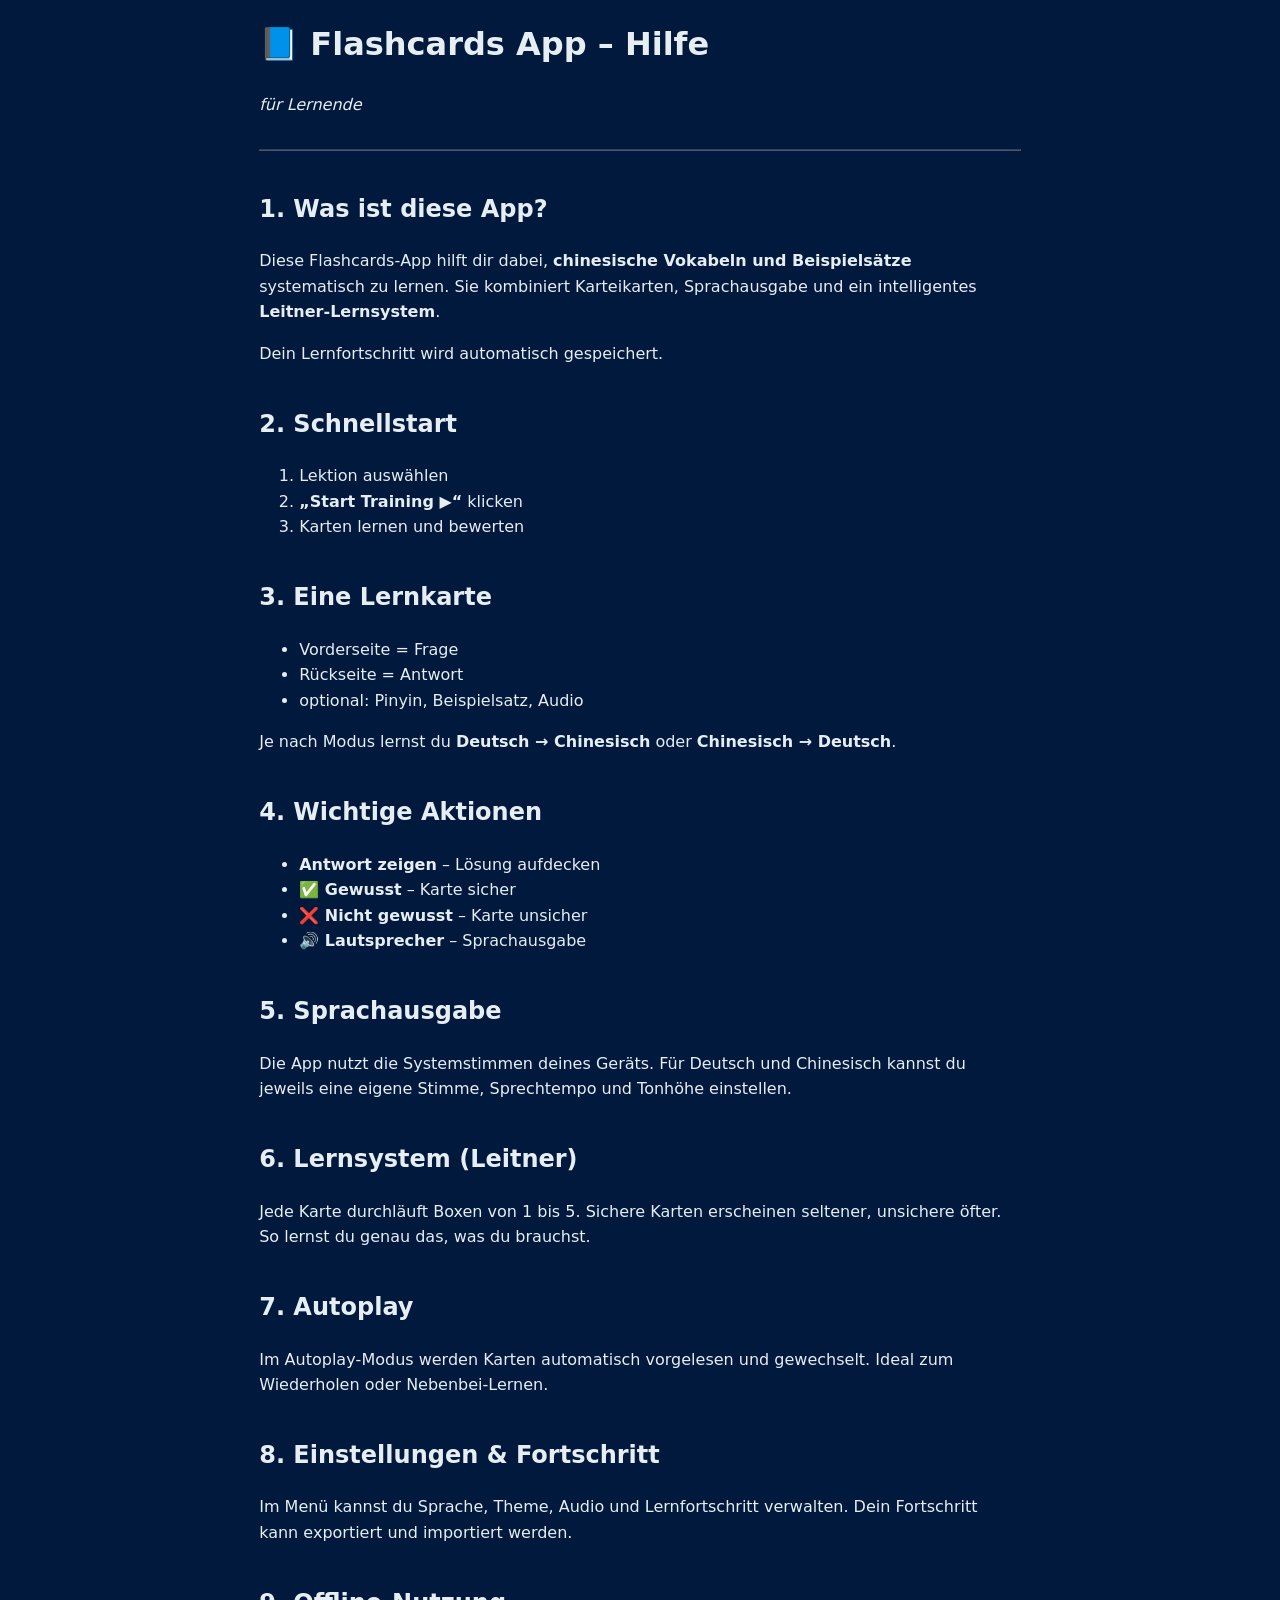
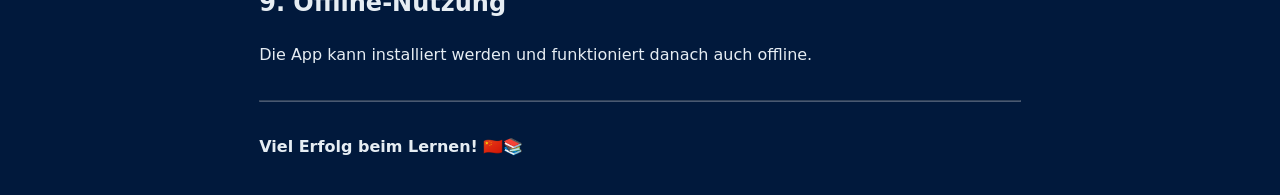
==== help.html @ 959806c3 "Add files via upload" ====
<!DOCTYPE html>
<html lang="de">
<head>
  <meta charset="utf-8">
  <meta name="viewport" content="width=device-width, initial-scale=1">
  <title>Hilfe – Flashcards App</title>

  <!-- reuse your app styles -->
  <link rel="stylesheet" href="assets/css/style.css">

  <style>
    /* minimale Zusatzstyles nur für Hilfe */
    .help {
      max-width: 800px;
      margin: 0 auto;
      padding: 1.2rem;
      line-height: 1.6;
    }
    .help h1, .help h2 {
      margin-top: 1.6em;
    }
    .help h1 {
      margin-top: 0;
    }
    .help hr {
      margin: 2em 0;
      opacity: 0.3;
    }
  </style>
</head>

<body>
  <main class="help">

    <h1>📘 Flashcards App – Hilfe</h1>
    <p><em>für Lernende</em></p>

    <hr>

    <h2>1. Was ist diese App?</h2>
    <p>
      Diese Flashcards‑App hilft dir dabei, <strong>chinesische Vokabeln und Beispielsätze</strong>
      systematisch zu lernen. Sie kombiniert Karteikarten, Sprachausgabe und ein
      intelligentes <strong>Leitner‑Lernsystem</strong>.
    </p>
    <p>Dein Lernfortschritt wird automatisch gespeichert.</p>

    <h2>2. Schnellstart</h2>
    <ol>
      <li>Lektion auswählen</li>
      <li><strong>„Start Training ▶“</strong> klicken</li>
      <li>Karten lernen und bewerten</li>
    </ol>

    <h2>3. Eine Lernkarte</h2>
    <ul>
      <li>Vorderseite = Frage</li>
      <li>Rückseite = Antwort</li>
      <li>optional: Pinyin, Beispielsatz, Audio</li>
    </ul>

    <p>
      Je nach Modus lernst du
      <strong>Deutsch → Chinesisch</strong> oder
      <strong>Chinesisch → Deutsch</strong>.
    </p>

    <h2>4. Wichtige Aktionen</h2>
    <ul>
      <li><strong>Antwort zeigen</strong> – Lösung aufdecken</li>
      <li><strong>✅ Gewusst</strong> – Karte sicher</li>
      <li><strong>❌ Nicht gewusst</strong> – Karte unsicher</li>
      <li><strong>🔊 Lautsprecher</strong> – Sprachausgabe</li>
    </ul>

    <h2>5. Sprachausgabe</h2>
    <p>
      Die App nutzt die Systemstimmen deines Geräts.
      Für Deutsch und Chinesisch kannst du jeweils eine eigene Stimme,
      Sprechtempo und Tonhöhe einstellen.
    </p>

    <h2>6. Lernsystem (Leitner)</h2>
    <p>
      Jede Karte durchläuft Boxen von 1 bis 5. Sichere Karten erscheinen
      seltener, unsichere öfter. So lernst du genau das, was du brauchst.
    </p>

    <h2>7. Autoplay</h2>
    <p>
      Im Autoplay‑Modus werden Karten automatisch vorgelesen und gewechselt.
      Ideal zum Wiederholen oder Nebenbei‑Lernen.
    </p>

    <h2>8. Einstellungen & Fortschritt</h2>
    <p>
      Im Menü kannst du Sprache, Theme, Audio und Lernfortschritt verwalten.
      Dein Fortschritt kann exportiert und importiert werden.
    </p>

    <h2>9. Offline‑Nutzung</h2>
    <p>
      Die App kann installiert werden und funktioniert danach auch offline.
    </p>

    <hr>

    <p><strong>Viel Erfolg beim Lernen! 🇨🇳📚</strong></p>

  </main>
</body>
</html>
---- assets/css/style.css ----
/* Version 6.6 */
:root{  
	--bg: #01193C;
	--card: #12161b;
	--text: #e6edf3;
	--muted: #8fa1b3;
	--accent-text: #081018;
	--border: #283344;
	--accent: #7aa2f7;
	--good:#2e8b57; 
	--bad:#cc3333; 
	--unsure:#ffbd6b; 
    --primary-bg: var(--accent);
    --primary-border: var(--accent);
}

:root.light-orange {
    --bg: #ffbb55;
    --card: #ffffff;
    --text: #222;
    --muted: #555;
	--accent-text: #222;   /* dunkles Textgrau für bessere Lesbarkeit */
    --border: #bbbbbb;
	--accent: #ffbb55;    /* z.B. warmes Orange statt blau */
    --good:   #2e8b57;
    --bad:    #cc3333;
    --unsure: #cc9900;
    --primary-bg: var(--accent);
    --primary-border: var(--accent);
}		

/* Light-Warm (Abend, augenschonend) */
:root.light-warm {
    --bg: #c97c5d;
    --card: #F2E9DE;
    --text: #3a2f25;
    --muted: #6f5c4b;
    --accent-text: #3a2f25;
    --border: #e0d6c9;
    --accent: #c97c5d;
    --good:   #5a8f6a;
    --bad:    #b05a5a;
    --unsure: #b79a55;
    --primary-bg: var(--accent);
    --primary-border: var(--accent);
}

/* Light-Blue (modern, kühl) */
:root.light-blue {
    --bg: #3b82f6;
    --card: #ffffff;
    --text: #1f2a37;
    --muted: #4b5d73;
    --accent-text: #1f2a37;
    --border: #c9d7e5;
    --accent: #3b82f6;
    --good:   #2e8b57;
    --bad:    #c24141;
    --unsure: #d1a22f;
    --primary-bg: var(--accent);
    --primary-border: var(--accent);
}

/* ============================================================
   Header-Banner – Default (Dark Mode)
   ============================================================ */
.header-banner {
    content: url("../img/header.png");
    width: 100%;
    max-width: 1100px;
    height: auto;
    display: block;
    margin: 0 auto;
}
   
   /* ============================================================
   Header-Banner je nach Light/Dark Mode
   ============================================================ */
   
html.light-orange .header-banner {
    content: url("../img/header-light.png");
}
html.light-warm .header-banner {
    content: url("../img/header-warm.png");
}

html.light-blue .header-banner {
    content: url("../img/header-blue.png");
}

main.container {
    margin-top: 0px;
}


/* ============================================================
   SEMANTISCHE FARBROLLEN (Bedeutung, nicht Darstellung)
   UI benutzt NUR diese Variablen
   ============================================================ */

:root {
    /* Basisflächen */
    --color-bg:        var(--bg);
    --color-card:      var(--card);
    --color-border:    var(--border);

    /* Text */
    --color-text:      var(--text);
    --color-muted:     var(--muted);
    --color-accent-text: var(--accent-text);

    /* Aktionen / Status */
    --color-primary:   var(--accent);
    --color-positive:  var(--good);
    --color-negative:  var(--bad);
    --color-warning:   var(--unsure);

    /* Buttons */
    --color-primary-bg:     var(--primary-bg);
    --color-primary-border: var(--primary-border);
	
	--color-progress-strong:  var(--good);
	--color-progress-weak:    var(--unsure);
	--color-progress-bad:     var(--bad);
	--color-progress-neutral: var(--color-border);
	
	--color-table-known:   var(--color-positive);
	--color-table-unknown: var(--color-negative);
	--color-table-weak:    var(--color-warning);
	
	--color-selected-bg:    color-mix(in srgb, var(--color-primary) 15%, var(--color-card));
	--color-selected-border: var(--color-primary);
	--color-overlay: rgba(0,0,0,0.35);
}
		
*{box-sizing:border-box}

html,body{
    margin:0;
    padding:0;
    background: var(--color-bg);
    color: var(--color-text);

font-family:Inter,system-ui,-apple-system,Segoe UI,Roboto,"Helvetica Neue",Arial,sans-serif
}

.container{max-width:1100px;margin:24px auto;padding:0 12px}
header h1{margin:0 0 2px 0;font-size:26px;line-height:1.1}
.subtitle{margin:0 0 8px 0;color:var(--muted);font-size:14px}
.top-actions{display:flex;gap:10px;flex-wrap:wrap;align-items:center;margin-bottom:6px; margin-top:16px;} /* Etwas mehr Gap (10px) für bessere Gruppierung (Training + Autoplay) */
/* NEU: Kinder der Row flexibel machen, um Wrap zu vermeiden (schrumpfen proportional) */
.top-actions > * {
 flex-shrink: 1; /* Ermöglicht Schrumpfen bei Text-Änderungen, statt Wrap */
}
.small-label{font-size:12px;margin-right:2px}
.btn {
    background: var(--color-card);
    border: 1px solid var(--color-border);
    color: var(--color-text);

	padding:8px 12px;
	border-radius:8px;
	cursor:pointer; 
	flex-shrink: 1;
	}	/* Global: Buttons schrumpfen leicht bei Bedarf */
.btn.small{padding:6px 10px;font-size:12px}
.btn.large{padding:10px 16px;font-size:14px;font-weight:600}
.btn.primary{
	background: var(--primary-bg, var(--accent));
    border-color: var(--primary-border, var(--accent));
    color: var(--accent-text);
	font-weight:600; margin-top:12px; 
	flex: 0 1 auto; 
	white-space: nowrap; 
	transition: all 0.2s ease; 
	max-width: none;
}
.btn.ghost{background:transparent}
.btn.toggle {
    min-width: 84px;
    padding: 7px 10px;
}
.btn.toggle.active {
    background: var(--primary-bg, var(--accent));
    border-color: var(--primary-border, var(--accent));
    color: var(--accent-text);
}

.actions-inline {
    display: flex;
    gap: 10px;                    /* etwas mehr Gap für bessere Optik */
    flex-wrap: nowrap;
    justify-content: center;      /* zentriert die ganze Gruppe */
    width: 100%;    /* volle Breite des Containers nutzen */
    padding: 0 0px;	
    margin-bottom: 12px;
}

/* Alle Buttons in dieser Reihe gleichmäßig wachsen */
.actions-inline .btn {
    flex: 1 1 0;                  /* wichtig: gleichmäßig wachsen + schrumpfen */
    min-width: 0;                 /* erlaubt Schrumpfen unter Inhaltsbreite */
    padding: 8px 8px;            /* etwas mehr vertikales Padding für bessere Höhe */
    font-weight: 600;
    font-size: 14px;
    text-align: center;
    white-space: nowrap;
    border-radius: 8px;
    min-height: 28px;             /* einheitliche Höhe mit den anderen Buttons */
}

.training-group .btn {
 flex: 0 0 170px;
 min-width: 170px;
 width: 170px;
 white-space: nowrap;
 text-align: center;
 display: inline-flex;
 align-items: center;
 justify-content: center;
 box-sizing: border-box;
}

.training-group .btn:active {
 padding: 8px 12px;
 border: 1px solid var(--color-border);
 outline: none;
}

.training-group .btn.primary:active {
 border-color: var(--primary-border, var(--accent));
}

#btnAutoplay {
 background: var(--primary-bg, var(--accent)) !important;
 border-color: var(--primary-border, var(--accent)) !important;
 color: var(--accent-text) !important;
}

#btnAutoplay.primary {
 background: var(--primary-bg, var(--accent)) !important;
 border-color: var(--primary-border, var(--accent)) !important;
 color: var(--accent-text) !important;
}

/* NEU: Gruppe für Training + Autoplay (unter Sliders) – Flex-Row für nebeneinander */
.training-group {
 display: flex;
 gap: 16px;
 align-items: center;
 justify-content: center; /* Zentriert die Gruppe */
 margin-top: 12px; /* Abstand zu Sliders oben */
 flex-wrap: nowrap; /* NEU: Immer single-line auf Desktop (kein Wrap für die beiden Buttons) */
}
/* NEU: Autoplay als Primary (wenn Klasse hinzugefügt): Farblich identisch zum Training-Button */

/* Breitere und höhere Swap/Direction-Button */
.btn.swap {
 background: var(--color-primary-bg);
 border: 1px solid var(--color-primary-border);
 color: var(--color-accent-text);
 font-weight: 600; /* Bold für den Text */
 padding: 8px 10px; /* Höheres Padding (vertikal mehr für Zentrierung und Präsenz) */
 font-size: 16px; /* Geändert: Größere Schrift für den gesamten Text ("< Richtung >") */
 border-radius: 8px; /* Etwas abgerundeter für modernen Look */
 min-width: 84px; /* Minimale Breite, damit er sich ausdehnt */
 min-height: 38px; /* Höher für bessere Sichtbarkeit und Berührbarkeit */
 flex: 1 1 auto; /* Teilt Platz mit den Nachbarn */
 display: flex; /* Flexbox für perfekte Zentrierung */
 align-items: center; /* Vertikal zentriert */
 justify-content: center; /* Horizontal zentriert */
 text-align: center; /* Text zentriert (Fallback) */
 line-height: 1.2; /* Etwas mehr Zeilenhöhe für den Text */
 white-space: nowrap; /* Verhindert Umbruch des Texts */
}

.card{
    background: var(--color-card);
    border: 1px solid var(--color-border);
	border-radius:12px;
	padding:14px 14px 10px;
	margin-bottom:14px
}

.lbl{display:block;margin-bottom:6px;color:var(--muted)}
.hint{color:var(--muted);font-size:12px}
.grid-2{display:grid;grid-template-columns:1fr 1fr;gap:12px}

.pane{
    border:1px solid var(--color-border);
    background: var(--color-card);
	border-radius:10px;
	padding:12px
}

.select,
.input {
    width: 100%;
    background: var(--color-card);
    border: 1px solid var(--color-border);
    color: var(--color-text);
    border-radius: 8px;
    padding: 10px;
    min-height: 42px;
}

.controls{display:flex;gap:10px;flex-wrap:wrap;margin-top:8px}
.stack{display:flex;flex-direction:column;gap:8px}
.prompt-box{border: 2px solid var(--border);border-radius:12px;padding:12px}
.prompt{font-size:20px}
.prompt.big{font-size:20px;font-weight:800}
.prompt.sub{color:var(--color-text);margin-bottom:6px}
.prompt.small{font-size:16px}
.solution{margin-top:12px}
.sol{position:relative;border:1px solid var(--border);border-radius:12px;padding:12px}
.sol .sol-part{margin-bottom:10px}
.sol .sol-text{font-size:20px;white-space:pre-wrap}
.sol.masked .sol-text{filter:blur(10px); opacity:0.05; user-select:none}
.card-controls{display:flex;gap:12px;justify-content:center;margin-top:10px}
.card-controls.second{margin-top:6px}
.stats-bar{margin-top:8px;color:#a7b5c5;font-size:13px;text-align:center}
.debug {
  position: fixed;
  inset: 5% 5% auto 5%;
  background: var(--color-card);
  border: 1px solid var(--color-border);
  border-radius: 12px;
  box-shadow: 0 10px 40px rgba(0,0,0,.25);
  z-index: 1000;
  display: flex;
  flex-direction: column;
  color: var(--color-text);
}
.debug.hidden{display:none}
.debug-head{display:flex;justify-content:space-between;align-items:center;border-bottom:1px solid #2b3646;padding:8px 10px}
.debug-head .title{font-weight:800}
.debug-body{padding:10px;overflow:auto;max-height:70vh}
.debug-section{margin-bottom:12px}
.debug-section .h{font-weight:600;margin-bottom:6px;color:var(--color-text)}
#dbgVoices .voice{display:flex;gap:10px;align-items:center;border:1px solid #2b3646;border-radius:8px;padding:6px;margin-bottom:6px}
#dbgVoices .voice .meta{font-size:12px;color:var(--color-text)}
#dbgVoices .voice .name{font-weight:600}

/* ========================================================
   Verbessertes Voice Panel Layout
   ======================================================== */

#dbgVoices .voice {
    display: flex;
    flex-wrap: wrap;           /* erlaubt Umbruch bei sehr schmalen Bildschirmen */
    gap: 12px;
    align-items: center;
    border: 1px solid #2b3646;
    border-radius: 10px;
    padding: 12px 14px;
    margin-bottom: 10px;
    background: var(--color-card);
}

#dbgVoices .voice .name {
    font-weight: 600;
    font-size: 15px;
    flex: 1 1 100%;            /* nimmt volle Breite */
    margin-bottom: 4px;
}

#dbgVoices .voice .meta {
    font-size: 13px;
    color: var(--text);
    flex: 1 1 100%;            /* auch volle Breite */
    margin-bottom: 8px;
}

#dbgVoices .voice .actions {
    display: flex;
    gap: 8px;
    margin-left: auto;         /* schiebt Buttons nach rechts */
    flex-shrink: 0;
}

#dbgVoices .voice .btn {
    padding: 8px 14px;
    font-size: 13px;
    white-space: nowrap;
}

/* Kleineres "Probehören" */
#dbgVoices .voice .btn.ghost {
    padding: 8px 12px;
}

/* Responsive: Auf sehr kleinen Bildschirmen Buttons untereinander */
@media (max-width: 380px) {
    #dbgVoices .voice .actions {
        flex-direction: column;
        width: 100%;
    }
    
    #dbgVoices .voice .btn {
        width: 100%;
    }
}


.mode-inline{display:flex;gap:14px;align-items:center;flex-wrap:wrap; justify-content: center;} /* Mehr Gap für Balance mit höherem Button */

/* NEU: Gleiche Höhe wie Swap-Button für die Sprache-Items (links/rechts) – höheres Padding und min-height */
.mode-item {
    background: var(--color-card);
    border: 1px solid var(--color-border);
    color: var(--color-text);
	border-radius:8px;
	padding:8px 16px; /* NEU: Höheres Padding (8px vertikal), passt zu Swap (8px) */ 
	font-weight:600; min-width:84px; 
	min-height:38px; /* NEU: Gleiche min-height wie Swap (40px) für Balance */ 
	flex:1 1 auto; 
	display: flex; 
	align-items: center; 
	justify-content: center; 
	text-align: center;} /* Zentrierung der Beschriftungen (z.B. "DE"/"ZH") – horizontal/vertikal perfekt */
.btn.swap{font-weight:600;padding:8px 10px}
.gap-row input[type=range]{width:100%}
.two-col{display:flex; flex-wrap:wrap; gap:10px}
.two-col > *{flex:1 1 calc(50% - 10px); max-width:calc(50% - 10px)}
.voice-btn{width:100%}
.voice-config{display:flex;flex-direction:column;gap:6px}
.voice-range{width:100%}
.ratebar{display:flex;gap:8px;justify-content:center;align-items:stretch;flex-wrap:nowrap;margin:10px 0 6px}
.ratebar .btn{flex:0 0 calc((100% - 16px)/3); max-width:calc((100% - 16px)/3); white-space:nowrap; overflow:hidden; text-overflow:ellipsis; padding:16px 12px}
@media(max-width:480px){ .ratebar .btn{padding:12px 10px; font-size:12px} }
@media(max-width:460px){ header h1{font-size:20px} .subtitle{font-size:12px} }
@media(max-width:900px){.grid-2{grid-template-columns:1fr}}
/* NEUE REGELN: Anpassung der Schriftgröße für ZH Tempo (Rate) und ZH Tonhöhe (Pitch) */
#rateZhRange, #pitchZhRange {
 font-size: 16px; /* Größere Schrift für die Slider selbst (falls sie Labels haben) */
}
/* NEUE REGELN: Abstände anpassen für ZH-Sektion (und DE, falls ähnlich) */
.voice-config {
 gap: 10px; /* Erhöhtes Gap: Mehr Abstand zwischen allen Elementen (inkl. Button oben und Sliders) */
}

/* Speziell: Größerer Abstand direkt nach den Voice-Buttons (DE/ZH Stimme wählen) */
.voice-btn + .voice-config,
#btnVoiceDe + .voice-config,
#btnVoiceZh + .voice-config {
 margin-top: 8px; /* Zusätzlicher Abstand nach dem Button */
}
.voice-config > *:first-child { /* Erstes Element in der Config (z.B. Label "ZH Tempo") */
 margin-top: 12px; /* Mehr Abstand zum Button darüber – das macht den Unterschied */
}
/* Kleinerer Abstand der Labels zu den Sliders (ZH und DE) */
.voice-config .lbl { /* Überschreibt den globalen .lbl-Margin */
 margin-bottom: 2px; /* Stark reduziert: Labels sehr nah an den Sliders darunter */
 text-align: left; /* Andere Labels (z.B. in Voice-Config) bleiben linksbündig */
}
#rateZhVal, #pitchZhVal {
 margin-bottom: 0; /* Kein Abstand mehr – direkt über dem Slider */
}
#rateZhRange, #pitchZhRange,
#rateDeRange, #pitchDeRange {
 margin-top: 0;
 padding-top: 2px; /* Minimaler Puffer, falls nötig */
}

/* KONSISTENZ-REGELN: Einheitliche Schriftgröße (14px) für Labels und Buttons in Voice- und Gap-Bereichen */
.voice-btn { font-size: 14px; font-weight: 500; }
.voice-config .lbl { font-size: 14px; color: var(--muted); }
.gap-row .lbl { font-size: 14px; color: var(--muted); }
/* Anzeigewerte kleiner */
#rateZhVal, #pitchZhVal,
#rateDeVal, #pitchDeVal,
#gapVal { font-size: 12px; font-weight: 500; }
/* Optional globale Vereinheitlichung */
.voice-config .two-col > *,
#voiceZhConfig > *,
#voiceDeConfig > * {
 font-size: 14px;
}
/* Responsive: Mobile-Anpassungen */
@media (max-width: 480px) {
 .top-actions { margin-top: 12px; gap: 6px; }
 .training-group {
  gap: 14px;
  justify-content:center;
  flex-wrap:wrap;
  flex-direction:row;
 }
 .training-group .btn {
  flex: 0 0 130px;
  width: 130px;
  min-width: 130px;
 }
 .btn.primary { margin-top:8px; }
 .btn.swap { padding:8px 10px; min-height:38px; font-size:16px; }
 .mode-item { padding:8px 12px; min-height:38px; min-width:84px; font-size:13px; }
 .mode-inline, .actions-inline { gap:14px; }
 .actions-inline .btn {
  flex: 0 1 auto;
  min-width: 84px;
  width: auto;
 }
 .voice-btn, .voice-config .lbl, .gap-row .lbl { font-size:13px; }
 #rateZhVal, #pitchZhVal, #rateDeVal, #pitchDeVal, #gapVal { font-size:11px; }
 .voice-config { gap:6px; }
 .voice-config > *:first-child { margin-top:8px; }
 .voice-config .lbl { margin-bottom:3px; }
}

/* ============================================================
   Lektions-Fortschrittsbalken (Leitner) – semantisch & themekonform
   ============================================================ */

/* Kleiner Balken (z. B. in Listen – falls genutzt) */
.lesson-bar {
    display: inline-block;
    height: 6px;
    width: 60px;
    border-radius: 4px;
    background: var(--color-border);
    margin-left: 8px;
    vertical-align: middle;
    overflow: hidden;
}

/* Großer Balken unter der Karte */
.lesson-bar-large {
    width: 100%;
    height: 12px;
    background: var(--color-border);
    border-radius: 6px;
    position: relative;
    overflow: hidden;
}

/* ========================================================
   NEUE 5-Farben Fortschrittsbalken (Box 1–5)
   ======================================================== */

.lesson-bar-green3 {
    position: absolute;
    top: 0;
    left: 0;
    height: 100%;
    background: #0B6614;   /* #Dunkelgrün (Box 5) */
    z-index: 5;
}

.lesson-bar-green2 {
    position: absolute;
    top: 0;
    left: 0;
    height: 100%;
    background: #0D8119;     /* Mittelgrün (Box 4) */
    z-index: 4;
}

.lesson-bar-green1 {
    position: absolute;
    top: 0;
    left: 0;
    height: 100%;
    background: #10971D;     /* Hellgrün (Box 3) */
    z-index: 3;
}

.lesson-bar-yellow {
    position: absolute;
    top: 0;
    left: 0;
    height: 100%;
    background: #A1920F;   /* Gelb (Box 2) */
    z-index: 2;
}

.lesson-bar-red {
    position: absolute;
    top: 0;
    left: 0;
    height: 100%;
    background: #A13B0F;    /* Rot (Box 1) */
    z-index: 1;
}

.lesson-bar-grey {
    position: absolute;
    top: 0;
    left: 0;
    height: 100%;
    background: #C9D7E5; /* Grau (Box 0) */
    z-index: 0;
}


/* ================== BUTTON-KOSMETIK ================== */
.ratebar .btn { flex: 1 1 0; max-width: none; text-align:center; }
.card-controls .btn { flex: 1 1 0; max-width:none; text-align:center; }
.card-controls, .ratebar { justify-content:center; display:flex; }
.card-controls .btn, .ratebar .btn { min-width:100px; }
.ratebar { gap:28px; }
.card-controls { gap:8px; }
/* ================== JETZT AUFDECKEN ================== */


/* Flex Layout */
.card-controls {
 display:flex;
 justify-content: space-between;
 align-items: center;
 width: 80%;
 padding: 0 4px;
 gap: 8px;
}
#btnPrev, #btnNext {
 flex: 0 0 100px;
 min-height: 49px;
 border-radius: 12px;
 text-align:center;
}

#btnReveal::after {
 content: "";
}
/* Mindesthöhe */
#promptBox, #solBox {
 min-height: 32vh;
 display:flex;
 flex-direction:column;
 justify-content:flex-start;
 position:relative;
}

/* =======================================================
   Perfekte dreiteilige Button-Leiste (Zurück / Reveal / Next)
======================================================= */

.card-controls {
    display: grid;
    grid-template-columns: 1fr auto 1fr;   /* links und rechts füllen, Mitte bleibt kompakt */
    align-items: center;
    width: 100%;                           /* exakt so breit wie die Karte */
    gap: 12px;                             /* sinnvoller Abstand */
    padding: 0;
}

/* Linker Button = VOLLE linke Fläche */
#btnPrev {
    justify-self: stretch;                 /* füllt die ganze erste Spalte */
    width: 100%;
}

/* Mittlerer Button = kompakt, exakt zentriert */
#btnReveal {
	background: var(--accent) !important;
    border-color: var(--accent) !important;
    color: var(--accent-text) !important;
	flex: 1 1 auto;
	margin: 0 auto;
	text-align:center;
	font-weight: 600;
    justify-self: center;                  /* absolute Zentrierung */
    padding: 8px 16px;                     /* angenehme Breite */
    min-width: 80px;                      /* nicht zu klein */
    width: auto;                           /* bleibt kompakt */
	border-radius: 12px;
    max-width: 100px; 		        	   /* Überlauf in XS vermeiden */
	min-height: 49px;
	white-space: normal;	
}

/* Rechter Button = VOLLE rechte Fläche */
#btnNext {
    justify-self: stretch;                 /* füllt die ganze dritte Spalte */
    width: 100%;
}

/* Falls nötig: min-width entfernen für volle Flexibilität */
#btnPrev, #btnNext {
    min-width: 0 !important;       		   /* kein Überlaufen */
	min-height: 49px;
    white-space: nowrap;                   /* Text bleibt auf einer Zeile */
}

/* ============================================= */
/* ✅ Lautsprecher – sichtbar in Dark & Light    */
/* ============================================= */

.card-speaker {
    display: inline-flex;
    align-items: center;
    justify-content: center;
    width: 3.3rem;
    height: 3.3rem;
    font-size: 2rem;
    color: var(--color-text);
    opacity: 0.95;
    cursor: pointer;
}

.card-speaker svg {
    width: 2.2rem;
    height: 2.2rem;
    display: block;
}

#btnPlayQ, #btnPlayA { display:none !important; }
#promptBox .card-speaker { opacity:1 !important; }
#speakerQuestion, #speakerAnswer { color: var(--text); }


/*  ✅ FEHLEND GEWESEN: Größeres WORT‑PINYIN */
.pinyin-word {
    font-size: 22px;
    line-height: 1.4;
}

/* ✅ FEHLEND GEWESEN: POS‑Zeile */
.prompt.pos {
    font-size: 15px;
    color: var(--muted);
    margin-top: 4px;
    font-style: italic;
}

/* ✅ Karteninhalt horizontal zentrieren */
#promptBox, 
#solBox {
    text-align: center;
}

/* ✅ Zeilenabstand 2x für bessere Lesbarkeit */
#promptBox .prompt,
#solBox .sol-text {
    line-height: 1.6;
}
.section-title {
    display: flex;
    justify-content: space-between;
    align-items: center;
    font-weight: 600;
    margin-bottom: 8px;
}

.section-title .left  { text-align: left;  }
.section-title .right { text-align: right; }

/* Fortschrittszahlen in Lektionenliste sauber ausrichten */
.lesson-progress {
    display: inline-flex;
    align-items: center;
    justify-content: flex-start;
    gap: 10px;   /* ✅ Abstand zwischen 🟩 und 🟥 erhöhen */
    min-width: 120px; /* ✅ sorgt für vertikale Ausrichtung aller Zeilen */
}

/* Spalten mit Emoji + Zahl */
.lesson-progress span {
    display: inline-flex;
    align-items: center;
    gap: 4px;     /* Emoji + Zahl etwas trennen */
    font-variant-numeric: tabular-nums;  /* ✅ Zahlen monospaced → perfekt ausgerichtet */
}
/* ==============================================
   Überschrift für 5 Spalten Layout für Lektionen
   ============================================== */

#lessonSelect option {
    display: grid;
    grid-template-columns:
        100px   /* Lektion */
         35px   /* Karten */
         30px   /* strong (✅) */
         30px   /* weak   (🤔) */
         30px;  /* unknown (❌) */  
    gap: 8px;
    font-family: inherit;
    font-size: 14px;
    padding: 4px 6px;
}

/* Alignments + Farben */
#lessonSelect .col-lesson  { text-align: left; }
#lessonSelect .col-total   { text-align: right; }
#lessonSelect .col-known   { text-align: right; color: var(--good); }
#lessonSelect .col-unknown { text-align: right; color: var(--bad); }
#lessonSelect .col-percent { 
    text-align: right;
    font-weight: 600;
}

.lesson-table {
    display: flex;
    flex-direction: column;
    gap: 4px;
}

.lt-head {
    background: var(--color-card);
    border-bottom: 2px solid var(--color-border);
    font-weight: 600;
}

/* ================================
   Neue Spalte: Schwach (⚠️)
================================ */

.lt-known{ 
	color: var(--color-table-known);
	font-weight: 600;
}

.lt-weak {
    color: var(--color-table-weak);      
    font-weight: 600;
}

.lt-strong {
    color: var(--good);    
    font-weight: 600;
}

.lt-unknown {
    color: var(--color-table-unknown);    /* Rot */
    font-weight: 600;
}

#lessonSelect {
    display: none;
}

/* Scrollbare Lektionsliste */
.lesson-table {
    max-height: 260px;      /* Höhe frei wählbar */
    overflow-y: auto;
    padding-right: 6px;
    display: flex;
    flex-direction: column;
    gap: 4px;
}

/* Perfektes Grid für 5 Spalten */
.lt-row {
    display: grid;
    grid-template-columns:
       100px   /* Lektion */
        35px   /* Karten */
        30px   /* strong (✅) */
        30px   /* weak   (🤔) */
        30px;  /* unknown (❌) */

    gap: 8px;
    padding: 4px 6px;
    font-size: 14px;
    align-items: center;
    background: var(--color-card);
    border-radius: 6px;
    cursor: pointer;
}

/* ✅ Sticky Header oben fixiert */
.lt-head {
    position: sticky;
    top: 0;
    z-index: 5;
    background: var(--color-card);
    border-bottom: 2px solid var(--color-border);
    font-weight: 600;
    padding: 6px;
    border-bottom: 2px solid #1e2530;
}

/* Farben */
.lt-known   { color: var(--good); }
.lt-unknown { color: var(--bad);  }

/* Auswahlzustand */
.lt-row.selected {
	background: var(--color-selected-bg) !important;
    border-left: 4px solid var(--color-selected-border) !important;
}

/* ============================================================
   ✅ Menübutton Animation (⋮ → ×)
   ============================================================ */

body.menu-open #menuToggle {
    transform: rotate(90deg);
    transition: transform 0.25s ease, color 0.25s ease;
    color: transparent !important;
}

body.menu-open #menuToggle::before {
    content: "×";
    font-size: 32px;
    color: var(--text);
    position: absolute;
    top: 12px;
	right: 0px;
}

.side-menu {
    position: fixed;
    top: 0;
    right: -200px;
    width: 200px;
    height: 100vh;
    background: var(--card);
    border-left: 2px solid var(--border);
    padding: 20px;
    transition: right 0.3s ease;
    z-index: 999;
}

.side-menu.open {
    right: 0;
}

.side-menu h3 {
    margin-top: 0;
    margin-bottom: 12px;
    color: var(--text);
}

/* ============================================= */
/* ✅ Drei-Punkte-Menü Styling (statt Hamburger) */
/* ============================================= */

.app-header {
    position: relative;
}

#menuToggle {
    position: absolute;
    top: 6px;
    right: 16px;
    font-size: 44px;
 /*   font-weight: bold;    */
    cursor: pointer;
    z-index: 10;
    color: var(--text);
	z-index: 1000;
}

/* =======================
   Einstellungen Menü
   ======================= */
.menu-block {
    display: flex;
    flex-direction: column;
    gap: 10px;
    margin-bottom: 20px;
}

.menu-input {
    width: 100%;
    padding: 6px;
    border: 1px solid var(--border);
    background: var(--card);
    color: var(--text);
    border-radius: 6px;
    font-size: 14px;
}

/* ============================================= */
/* ✅ Lektionsliste – Zahlen rechtsbündig        */
/* ============================================= */

.lt-total,
.lt-known,
.lt-unknown,
.lt-percent {
    text-align: right;
    font-variant-numeric: tabular-nums;   /* monospaced Zahlen für perfekte Ausrichtung */
}



/* === Fix: Lautsprecher wieder unten rechts fixieren === */

#promptBox,
#solBox {
    position: relative !important;
}

.card-speaker {
    position: absolute !important;
    bottom: 8px !important;
    right: 8px !important;
}

/* ======================================== */
/* ✅ Größeres Umschalt-Symbol (⇄)          */
/* ======================================== */
#btnSwapMode {
    font-size: 24px !important;     /* größer */
    font-weight: 600 !important;    /* kräftiger */
    line-height: 1 !important;
    padding: 6px 14px !important;
}

/* ================================================= */
/* ✅ Mehr Abstand zwischen Umschalten & Reihenfolge */
/* ================================================= */
.mode-inline {
    margin-bottom: 12px !important;   /* vorher 8px → jetzt größer */
}

/* ============================================
   ✅ Mehr Abstand unterhalb des „Reihenfolge“-Buttons
   ============================================ */
.actions-inline {
    margin-bottom: 12px !important;   /* vorher effektiv ~8px */
}

/* =========================================== */
/* ✅ Wort-Pinyin Farben (für DE→ZH & ZH→DE)  */
/* =========================================== */

.pinyin-word {
    color: var(--text);      /* Dark-Mode: schön hell */
}

.menu-version {
    margin-top: 20px;
    padding-top: 10px;
    border-top: 1px solid var(--border);
    font-size: 12px;
    color: var(--muted);
    text-align: center;
}

/* ===========================================================
   DRAG-TO-CLOSE (glatte Bewegung beim Ziehen)
   =========================================================== */
.side-menu {
    touch-action: pan-y;
    transition: right 0.25s ease-out;
}

.side-menu.dragging {
    transition: none !important; /* kein Snap während des Ziehens */
}

/* =========================================
   ✅ Overlay für Tap-to-Close
   ========================================= */
#sideOverlay {
    position: fixed;
    inset: 0;
    background: var(--color-overlay);
    opacity: 0;
    pointer-events: none;
    transition: opacity 0.25s ease;
    z-index: 800; /* unter dem Menü selbst (999) */
}

.side-menu.open + #sideOverlay {
    opacity: 1;
    pointer-events: auto;
}

/* =======================================
   Fix: Titel & Fortschrittsbalken höher
======================================= */

/* Weniger Abstand oben IN der Karte */
#promptBox {
    padding-top: 6px !important;   /* vorher 12px → merklich höher */
}

/* Der eigentliche Titel (Wort) soll keinen extra Abstand nach oben haben */
#promptBox .prompt {
    margin-top: 0 !important;
}

/* Der Fortschrittsbalken über der Karte soll näher heranrücken */
.stats-bar {
    margin-bottom: 6px !important;   /* drückt ihn näher an die Karte */
}

/* Optional (falls nötig): Karte selbst oben etwas kompakter */
.card {
    padding-top: 10px !important;    /* vorher 14px */
}

.lesson-bar-green,
.lesson-bar-red,
.lesson-bar-yellow,
.lesson-bar-grey {
    position: absolute;
    top: 0;
    height: 100%;
}

/* ============================================================
   FIX: Alle Nummern in der Lektionsliste rechtsbündig ausrichten
   ============================================================ */

.lt-total,
.lt-unknown,
.lt-weak,
.lt-strong {
    text-align: right !important;
    font-variant-numeric: tabular-nums; /* sorgt für perfekte Spaltenausrichtung */
}
/* ============================================================
   Leitner ASCII Anzeige im Kartentitel
   ============================================================ */

.leitner-ascii {
    margin-left: 12px;
    font-family: ui-monospace, SFMono-Regular, Menlo, Monaco, Consolas, monospace;
    font-size: 14px;
    letter-spacing: 2px;
    color: var(--good);   /* grün */
    white-space: nowrap;
}
/* Leitner-ASCII im Kartentitel größer darstellen */
.leitner-ascii {
    font-size: 18px;          /* vorher ca. 14px */
    letter-spacing: 3px;      /* etwas mehr Luft zwischen Kästchen */
    line-height: 1;           /* verhindert vertikales Verrutschen */
}
/* ============================================================
   Navigations-Buttons fingerfreundlicher machen
   ============================================================ */

.card-controls .btn {
    padding-top: 14px;
    padding-bottom: 14px;
}
/* ============================================================
   Navigationsbuttons: alle gleich fingerfreundlich
   (inkl. Aufdecken)
============================================================ */

.card-controls .btn,
#btnReveal {
    padding-top: 6px !important;
    padding-bottom: 6px !important;

}
/* ============================================================
   Navigationsbuttons 4px tiefer positionieren
   ============================================================ */
   
#lessonStats {
    margin-bottom: 4px;
}
/* ============================================================
   Rate-Buttons etwas höher positionieren
   ============================================================ */

#rateBar {
    margin-top: 1px;
	margin-bottom: 0px;
}

#rateBar .btn {
    font-size: 14px;
}

/* ============================================================
   Rate-Buttons: seitliches Padding um 2px reduzieren
   ============================================================ */

#rateBar .btn {
    padding-left: 10px;
    padding-right: 10px;
}
	
/* ============================================================
   Rate-Buttons: äußere schmaler machen (min-width entfernen)
   ============================================================ */

#btnRateKnown,
#btnRateUnknown {
    min-width: 0 !important;
	min-height: 48px !important;
}

/* Gewusst & Nicht gewusst: schmaler */
#btnRateKnown,
#btnRateUnknown {
    flex: 0.8 1 0 !important;
}

/* ============================================================
   FINAL FIX – Bewertungsbuttons mit kräftigen farbigen Rahmen
   ============================================================ */

/* Nicht gewußt – ROT */
#rateBar #btnRateUnknown {
    border: 3px solid var(--color-negative) !important;
	border-radius:12px;
    background-clip: padding-box;
}

/* Gewußt – GRÜN */
#rateBar #btnRateKnown {
    border: 3px solid var(--color-positive) !important;
	border-radius:12px;
    background-clip: padding-box;
}
/* ============================================================
   Header-Banner (PNG statt Text-Header)
   ============================================================ */

.app-header {
    margin-bottom: 12px;      /* Abstand zur Karte */
    text-align: center;
}

.header-banner {
    width: 100%;
    max-width: 1100px;        /* passt zu .container */
    height: auto;
    display: block;
    margin: 0 auto;
}
/* Entfernt den Standardabstand ganz oben */
html, body {
    margin: 0;
    padding: 0;
}
.app-header {
    padding-left: 0px;
    padding-right: 0px;
}


/* ============================================================
   ZENTRALE TYPOGRAFIE – FRAGE & ANTWORT
   Alle Schriftanpassungen für Karten an EINER Stelle
   ============================================================ */

/* ------------------------------------------------------------
   FRAGEKARTE (PROMPT)
   ------------------------------------------------------------ */

/* Hauptwort auf der Fragekarte (z.B. Deutsch oder Hanzi) */
#promptWord {
    font-size: 23px;          /* Grundgröße */
    font-weight: 400;         /* fett (stärker als normal) */
    line-height: 1.4;
}

/* Zusatz unter dem Wort (z.B. Pinyin bei ZH→DE) */
#promptWordSub {
    font-size: 18px;
    font-weight: 400;
    opacity: 1;
	line-height: 1.4;
	margin-bottom: 0px;
}

/* Wortart (POS) */
#promptPOS {
    font-size: 17px;
    font-style: italic;
    opacity: 0.9;
	line-height: 1.2;
	margin-bottom: 6px;
}

/* Beispielsatz auf der Fragekarte */
#promptSent {
    font-size: 18px;
    font-weight: 400;
    line-height: 1.4;
    margin-top: 8px;
}


/* ------------------------------------------------------------
   ANTWORTKARTE (LÖSUNG)
   ------------------------------------------------------------ */

/* Hauptwort in der Antwort (Hanzi oder Übersetzung) */
#solWord {
    font-size: 22px; /* +1px für bessere Hanzi-Lesbarkeit */
    font-weight: 400;           /* fett */
    line-height: 1.4;
	margin-bottom: 4px;
}

/* Pinyin in der Antwort */
#solWord .zh-pinyin {
    font-size: 18px;          /* bewusst kleiner als Hanzi */
    font-weight: 400;
    opacity: 1;
	margin-bottom: 4px;
}

/* Beispielsatz in der Antwort */
#solSent {
    font-size: 18px;
    font-weight: 400;
    line-height: 1.6;
    margin-top: 10px;
}


/* ------------------------------------------------------------
   GEMEINSAM (optional feinjustierbar)
   ------------------------------------------------------------ */

/* Basis-Lesbarkeit für beide Karten */
#promptBox,
#solBox {
    text-align: center;
}

/* Schriftglättung für bessere Darstellung auf allen Systemen */
#promptBox,
#solBox {
    -webkit-font-smoothing: antialiased;
    -moz-osx-font-smoothing: grayscale;
}

/* ============================================================
   Prompt- & Solution-Box: einheitliche Border
   ============================================================ */

#promptBox,
#solBox {
    border: 2px solid var(--color-border);
}
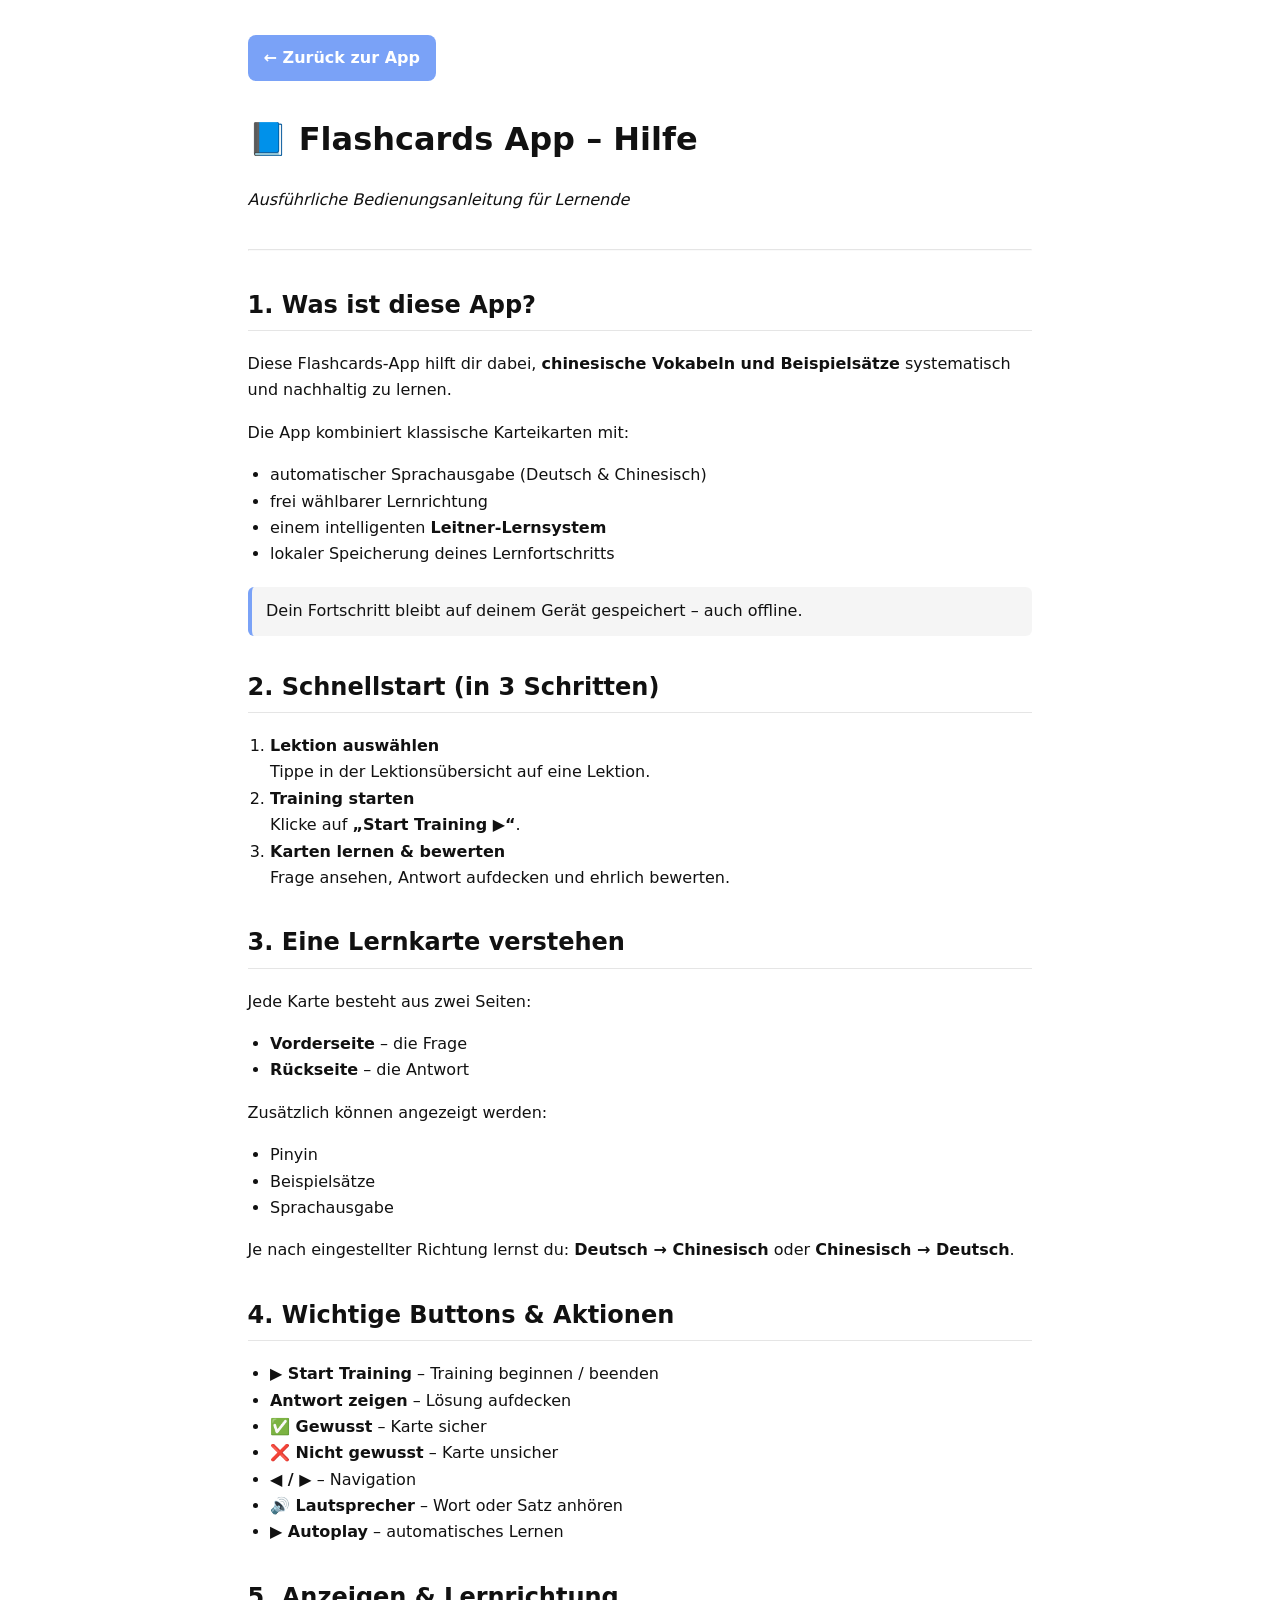
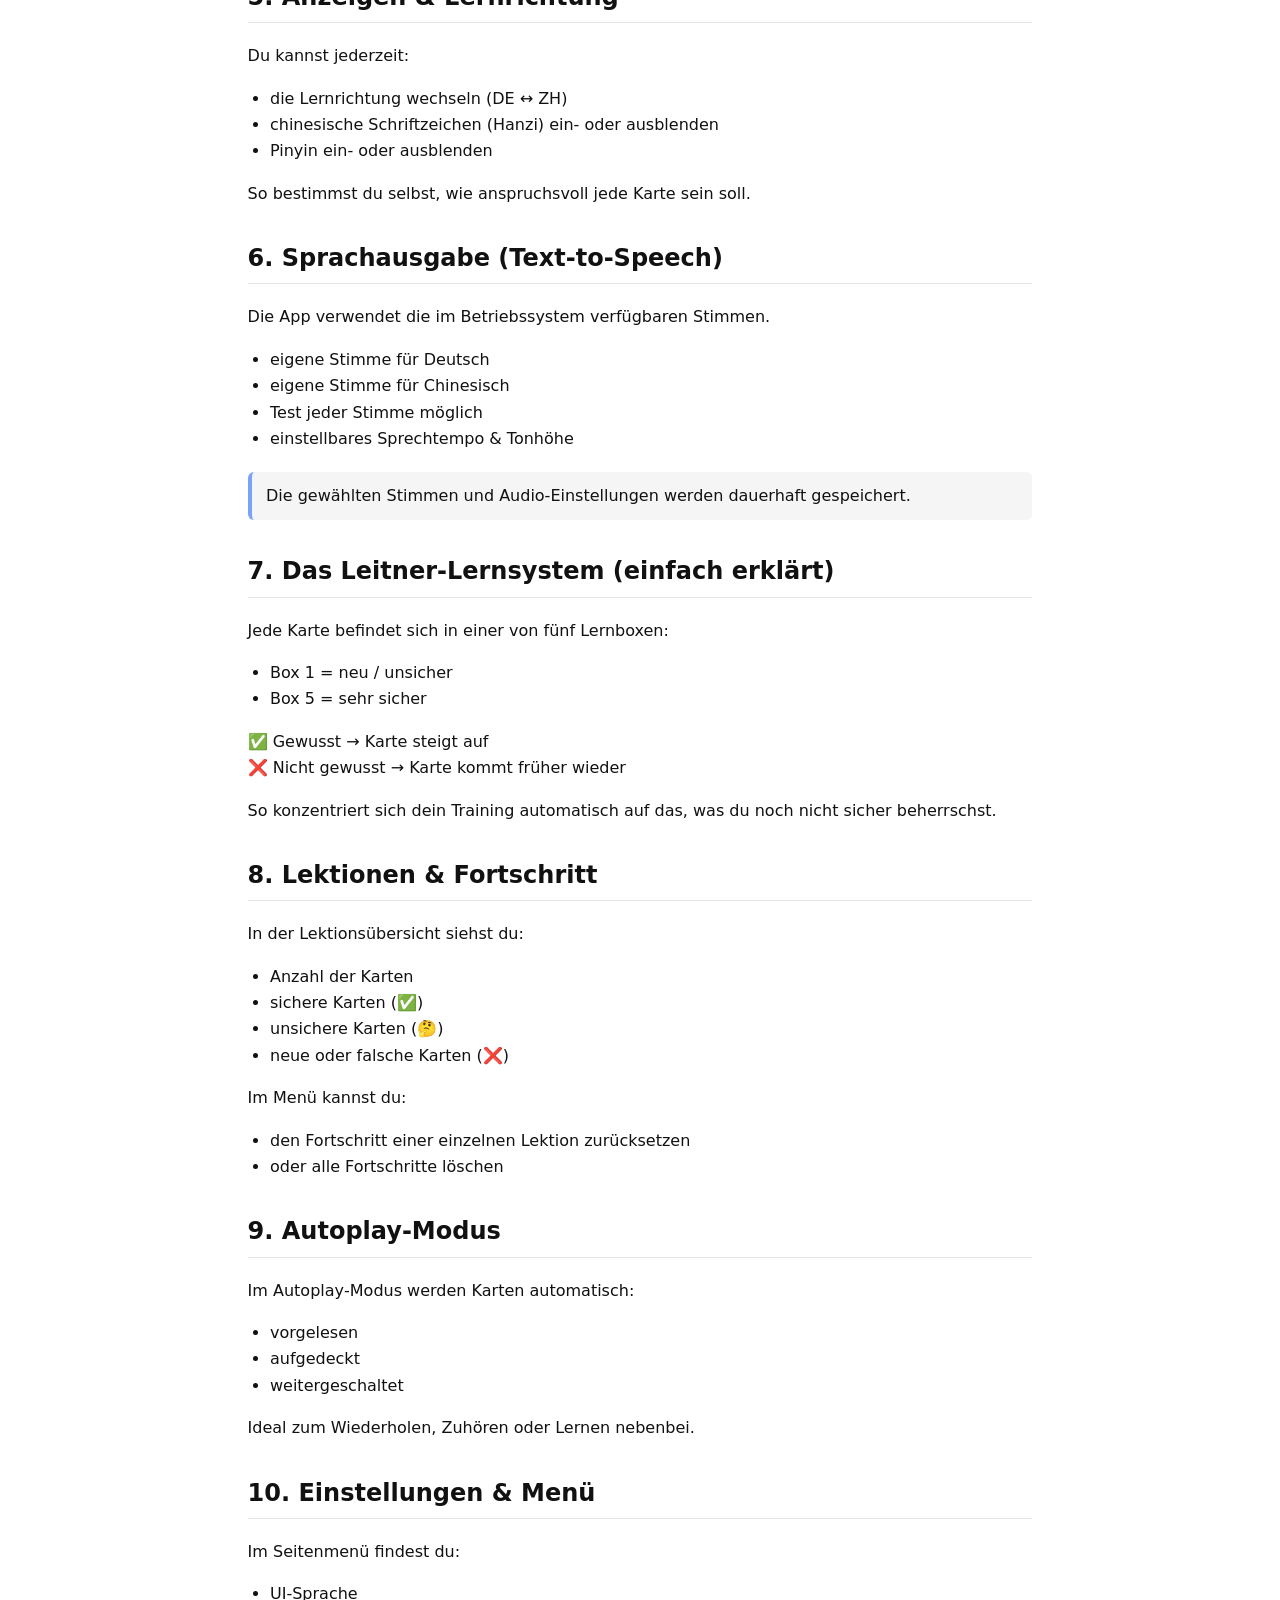
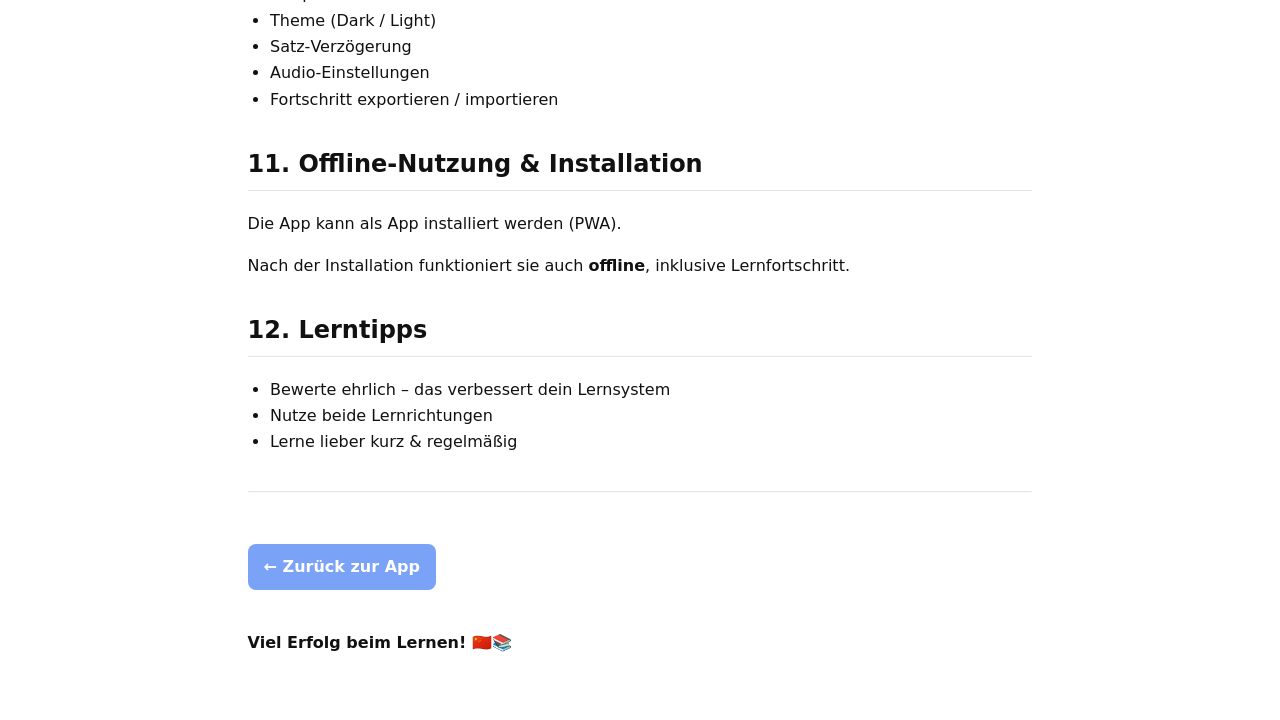
==== commit 76f0e25b: "Add files via upload" ====
--- a/help.html
+++ b/help.html
@@ -5,26 +5,64 @@
   <meta name="viewport" content="width=device-width, initial-scale=1">
   <title>Hilfe – Flashcards App</title>
 
-  <!-- reuse your app styles -->
+  <!-- Bestehendes App-CSS wiederverwenden -->
   <link rel="stylesheet" href="assets/css/style.css">
 
   <style>
-    /* minimale Zusatzstyles nur für Hilfe */
+    /* Zusatzstyles nur für die Hilfe */
+    body {
+      background: var(--bg-main, #fff);
+      color: var(--text-main, #111);
+    }
+
     .help {
-      max-width: 800px;
+      max-width: 820px;
       margin: 0 auto;
-      padding: 1.2rem;
-      line-height: 1.6;
-    }
-    .help h1, .help h2 {
-      margin-top: 1.6em;
-    }
+      padding: 1.2rem 1.1rem 3rem;
+      line-height: 1.65;
+    }
+
     .help h1 {
-      margin-top: 0;
-    }
+      margin-top: 0.5rem;
+    }
+
+    .help h2 {
+      margin-top: 2rem;
+      border-bottom: 1px solid rgba(0,0,0,0.1);
+      padding-bottom: 0.3rem;
+    }
+
+    .help ul,
+    .help ol {
+      padding-left: 1.4rem;
+    }
+
     .help hr {
-      margin: 2em 0;
-      opacity: 0.3;
+      margin: 2.2rem 0;
+      opacity: 0.25;
+    }
+
+    .back-btn {
+      display: inline-block;
+      margin: 1rem 0 1.5rem;
+      padding: 0.6rem 1rem;
+      border-radius: 8px;
+      text-decoration: none;
+      font-weight: 600;
+      background: var(--accent, #3b82f6);
+      color: #fff;
+    }
+
+    .back-btn:active {
+      transform: scale(0.98);
+    }
+
+    .note {
+      background: rgba(0,0,0,0.04);
+      border-left: 4px solid var(--accent, #3b82f6);
+      padding: 0.7rem 0.9rem;
+      margin: 1.2rem 0;
+      border-radius: 6px;
     }
   </style>
 </head>
@@ -32,78 +70,192 @@
 <body>
   <main class="help">
 
+    <a href="index.html" class="back-btn">← Zurück zur App</a>
+
     <h1>📘 Flashcards App – Hilfe</h1>
-    <p><em>für Lernende</em></p>
+    <p><em>Ausführliche Bedienungsanleitung für Lernende</em></p>
 
     <hr>
 
     <h2>1. Was ist diese App?</h2>
     <p>
-      Diese Flashcards‑App hilft dir dabei, <strong>chinesische Vokabeln und Beispielsätze</strong>
-      systematisch zu lernen. Sie kombiniert Karteikarten, Sprachausgabe und ein
-      intelligentes <strong>Leitner‑Lernsystem</strong>.
-    </p>
-    <p>Dein Lernfortschritt wird automatisch gespeichert.</p>
-
-    <h2>2. Schnellstart</h2>
+      Diese Flashcards‑App hilft dir dabei,
+      <strong>chinesische Vokabeln und Beispielsätze</strong>
+      systematisch und nachhaltig zu lernen.
+    </p>
+    <p>
+      Die App kombiniert klassische Karteikarten mit:
+    </p>
+    <ul>
+      <li>automatischer Sprachausgabe (Deutsch & Chinesisch)</li>
+      <li>frei wählbarer Lernrichtung</li>
+      <li>einem intelligenten <strong>Leitner‑Lernsystem</strong></li>
+      <li>lokaler Speicherung deines Lernfortschritts</li>
+    </ul>
+
+    <div class="note">
+      Dein Fortschritt bleibt auf deinem Gerät gespeichert – auch offline.
+    </div>
+
+    <h2>2. Schnellstart (in 3 Schritten)</h2>
     <ol>
-      <li>Lektion auswählen</li>
-      <li><strong>„Start Training ▶“</strong> klicken</li>
-      <li>Karten lernen und bewerten</li>
+      <li>
+        <strong>Lektion auswählen</strong><br>
+        Tippe in der Lektionsübersicht auf eine Lektion.
+      </li>
+      <li>
+        <strong>Training starten</strong><br>
+        Klicke auf <b>„Start Training ▶“</b>.
+      </li>
+      <li>
+        <strong>Karten lernen & bewerten</strong><br>
+        Frage ansehen, Antwort aufdecken und ehrlich bewerten.
+      </li>
     </ol>
 
-    <h2>3. Eine Lernkarte</h2>
-    <ul>
-      <li>Vorderseite = Frage</li>
-      <li>Rückseite = Antwort</li>
-      <li>optional: Pinyin, Beispielsatz, Audio</li>
-    </ul>
-
-    <p>
-      Je nach Modus lernst du
+    <h2>3. Eine Lernkarte verstehen</h2>
+    <p>Jede Karte besteht aus zwei Seiten:</p>
+    <ul>
+      <li><strong>Vorderseite</strong> – die Frage</li>
+      <li><strong>Rückseite</strong> – die Antwort</li>
+    </ul>
+
+    <p>Zusätzlich können angezeigt werden:</p>
+    <ul>
+      <li>Pinyin</li>
+      <li>Beispielsätze</li>
+      <li>Sprachausgabe</li>
+    </ul>
+
+    <p>
+      Je nach eingestellter Richtung lernst du:
       <strong>Deutsch → Chinesisch</strong> oder
       <strong>Chinesisch → Deutsch</strong>.
     </p>
 
-    <h2>4. Wichtige Aktionen</h2>
-    <ul>
+    <h2>4. Wichtige Buttons & Aktionen</h2>
+    <ul>
+      <li><strong>▶ Start Training</strong> – Training beginnen / beenden</li>
       <li><strong>Antwort zeigen</strong> – Lösung aufdecken</li>
       <li><strong>✅ Gewusst</strong> – Karte sicher</li>
       <li><strong>❌ Nicht gewusst</strong> – Karte unsicher</li>
-      <li><strong>🔊 Lautsprecher</strong> – Sprachausgabe</li>
-    </ul>
-
-    <h2>5. Sprachausgabe</h2>
-    <p>
-      Die App nutzt die Systemstimmen deines Geräts.
-      Für Deutsch und Chinesisch kannst du jeweils eine eigene Stimme,
-      Sprechtempo und Tonhöhe einstellen.
-    </p>
-
-    <h2>6. Lernsystem (Leitner)</h2>
-    <p>
-      Jede Karte durchläuft Boxen von 1 bis 5. Sichere Karten erscheinen
-      seltener, unsichere öfter. So lernst du genau das, was du brauchst.
-    </p>
-
-    <h2>7. Autoplay</h2>
-    <p>
-      Im Autoplay‑Modus werden Karten automatisch vorgelesen und gewechselt.
-      Ideal zum Wiederholen oder Nebenbei‑Lernen.
-    </p>
-
-    <h2>8. Einstellungen & Fortschritt</h2>
-    <p>
-      Im Menü kannst du Sprache, Theme, Audio und Lernfortschritt verwalten.
-      Dein Fortschritt kann exportiert und importiert werden.
-    </p>
-
-    <h2>9. Offline‑Nutzung</h2>
-    <p>
-      Die App kann installiert werden und funktioniert danach auch offline.
-    </p>
+      <li><strong>◀ / ▶</strong> – Navigation</li>
+      <li><strong>🔊 Lautsprecher</strong> – Wort oder Satz anhören</li>
+      <li><strong>▶︎ Autoplay</strong> – automatisches Lernen</li>
+    </ul>
+
+    <h2>5. Anzeigen & Lernrichtung</h2>
+    <p>
+      Du kannst jederzeit:
+    </p>
+    <ul>
+      <li>die Lernrichtung wechseln (DE ↔ ZH)</li>
+      <li>chinesische Schriftzeichen (Hanzi) ein‑ oder ausblenden</li>
+      <li>Pinyin ein‑ oder ausblenden</li>
+    </ul>
+
+    <p>
+      So bestimmst du selbst, wie anspruchsvoll jede Karte sein soll.
+    </p>
+
+    <h2>6. Sprachausgabe (Text‑to‑Speech)</h2>
+    <p>
+      Die App verwendet die im Betriebssystem verfügbaren Stimmen.
+    </p>
+    <ul>
+      <li>eigene Stimme für Deutsch</li>
+      <li>eigene Stimme für Chinesisch</li>
+      <li>Test jeder Stimme möglich</li>
+      <li>einstellbares Sprechtempo & Tonhöhe</li>
+    </ul>
+
+    <div class="note">
+      Die gewählten Stimmen und Audio‑Einstellungen werden dauerhaft gespeichert.
+    </div>
+
+    <h2>7. Das Leitner‑Lernsystem (einfach erklärt)</h2>
+    <p>
+      Jede Karte befindet sich in einer von fünf Lernboxen:
+    </p>
+    <ul>
+      <li>Box 1 = neu / unsicher</li>
+      <li>Box 5 = sehr sicher</li>
+    </ul>
+
+    <p>
+      ✅ Gewusst → Karte steigt auf<br>
+      ❌ Nicht gewusst → Karte kommt früher wieder
+    </p>
+
+    <p>
+      So konzentriert sich dein Training automatisch auf das,
+      was du noch nicht sicher beherrschst.
+    </p>
+
+    <h2>8. Lektionen & Fortschritt</h2>
+    <p>
+      In der Lektionsübersicht siehst du:
+    </p>
+    <ul>
+      <li>Anzahl der Karten</li>
+      <li>sichere Karten (✅)</li>
+      <li>unsichere Karten (🤔)</li>
+      <li>neue oder falsche Karten (❌)</li>
+    </ul>
+
+    <p>
+      Im Menü kannst du:
+    </p>
+    <ul>
+      <li>den Fortschritt einer einzelnen Lektion zurücksetzen</li>
+      <li>oder alle Fortschritte löschen</li>
+    </ul>
+
+    <h2>9. Autoplay‑Modus</h2>
+    <p>
+      Im Autoplay‑Modus werden Karten automatisch:
+    </p>
+    <ul>
+      <li>vorgelesen</li>
+      <li>aufgedeckt</li>
+      <li>weitergeschaltet</li>
+    </ul>
+
+    <p>
+      Ideal zum Wiederholen, Zuhören oder Lernen nebenbei.
+    </p>
+
+    <h2>10. Einstellungen & Menü</h2>
+    <p>
+      Im Seitenmenü findest du:
+    </p>
+    <ul>
+      <li>UI‑Sprache</li>
+      <li>Theme (Dark / Light)</li>
+      <li>Satz‑Verzögerung</li>
+      <li>Audio‑Einstellungen</li>
+      <li>Fortschritt exportieren / importieren</li>
+    </ul>
+
+    <h2>11. Offline‑Nutzung & Installation</h2>
+    <p>
+      Die App kann als App installiert werden (PWA).
+    </p>
+    <p>
+      Nach der Installation funktioniert sie auch <strong>offline</strong>,
+      inklusive Lernfortschritt.
+    </p>
+
+    <h2>12. Lerntipps</h2>
+    <ul>
+      <li>Bewerte ehrlich – das verbessert dein Lernsystem</li>
+      <li>Nutze beide Lernrichtungen</li>
+      <li>Lerne lieber kurz & regelmäßig</li>
+    </ul>
 
     <hr>
+
+    <a href="index.html" class="back-btn">← Zurück zur App</a>
 
     <p><strong>Viel Erfolg beim Lernen! 🇨🇳📚</strong></p>
 
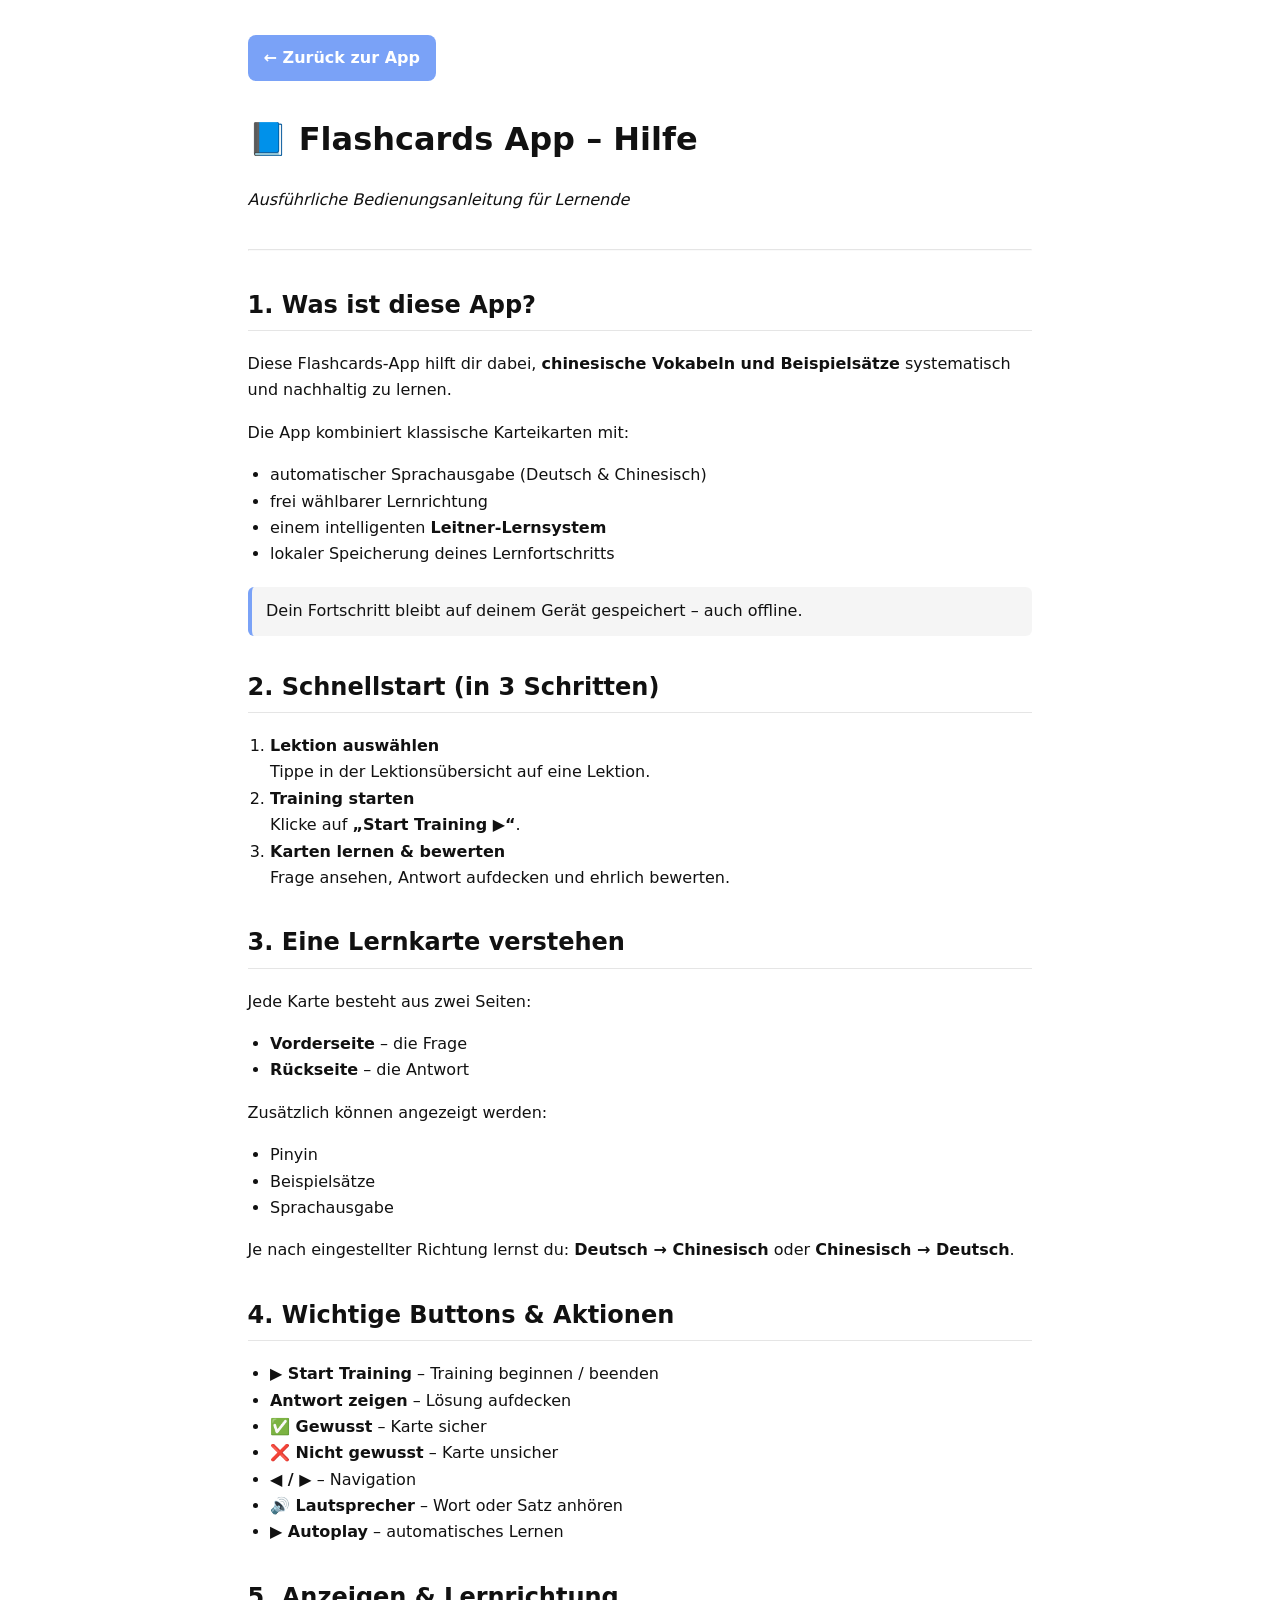
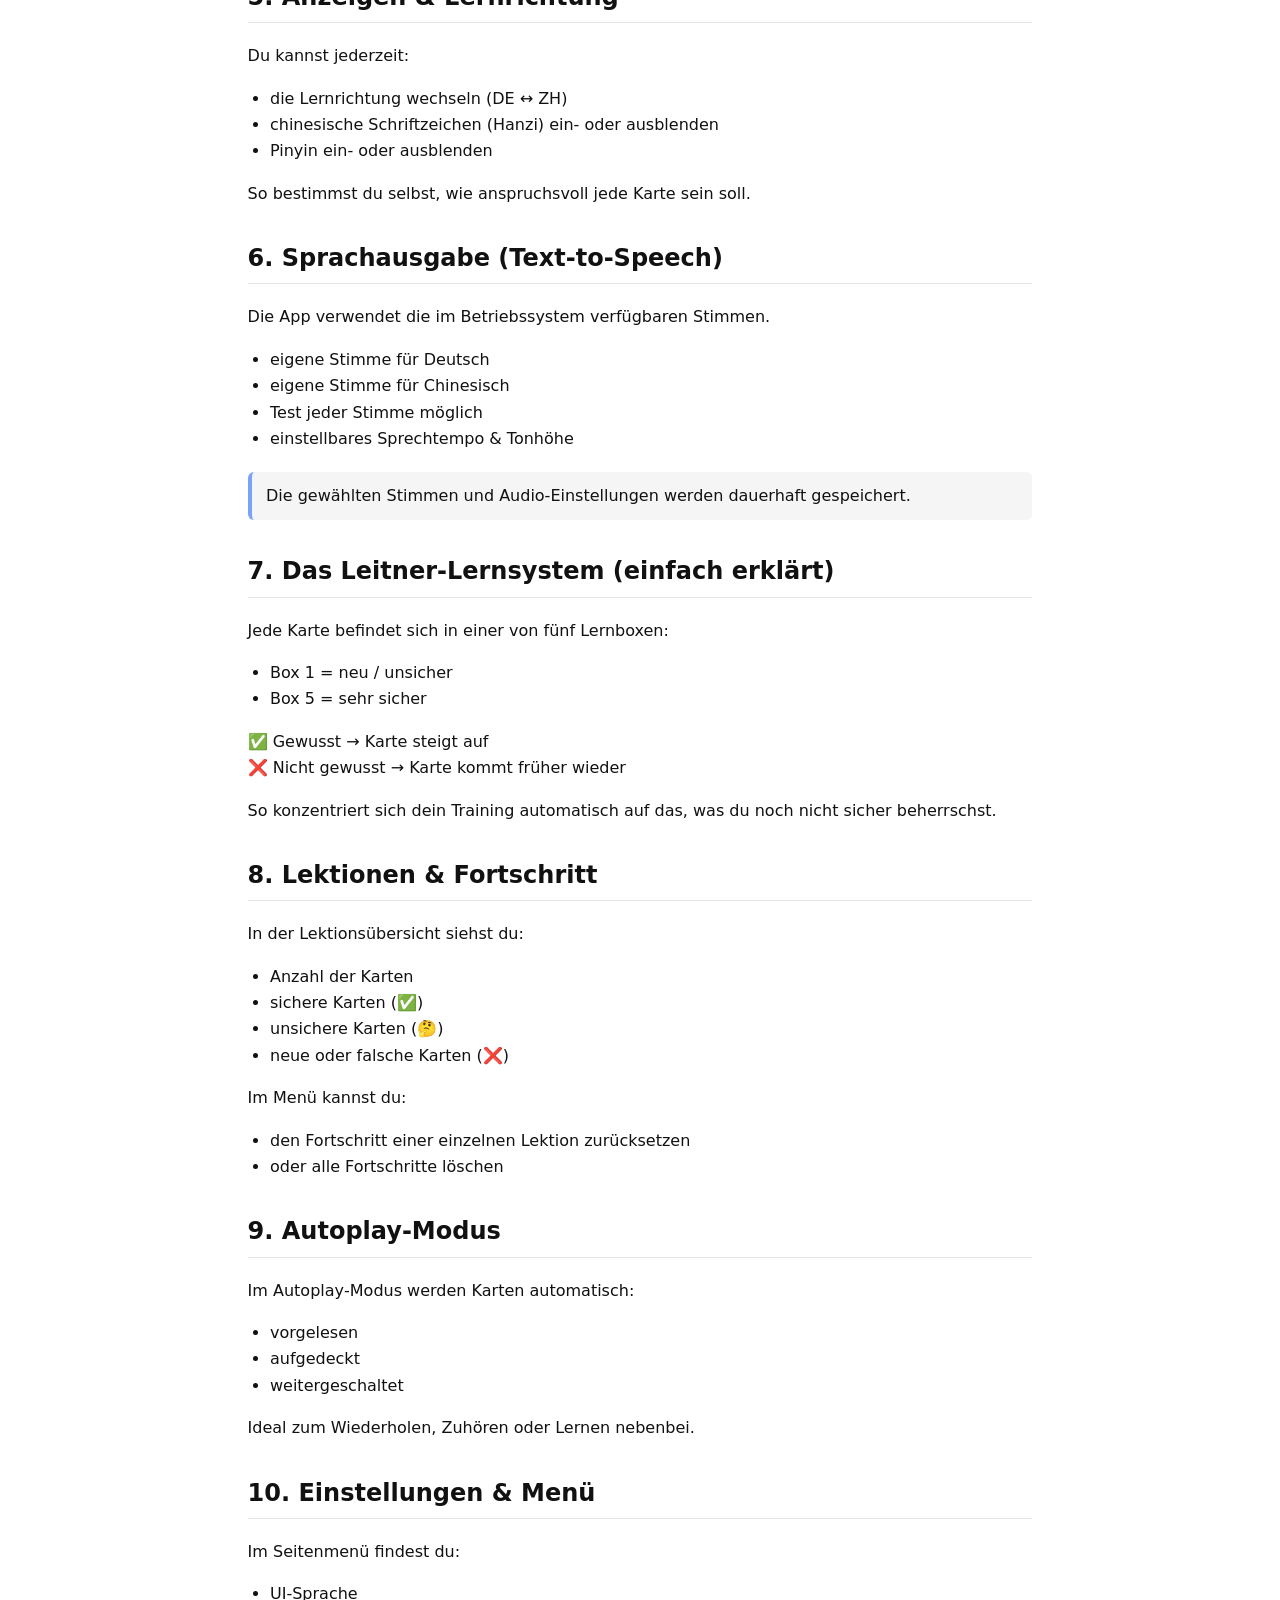
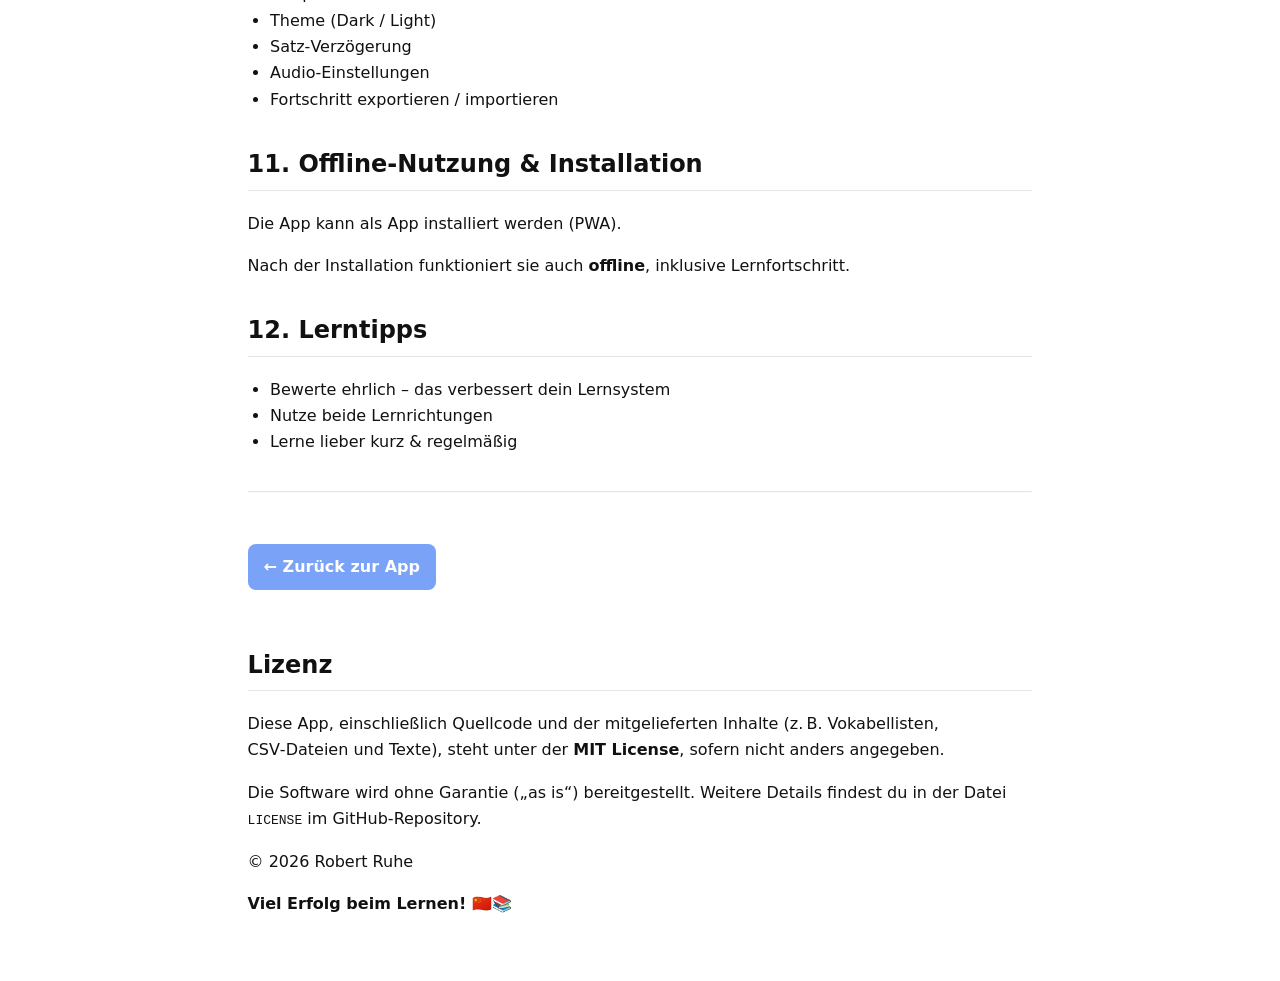
==== commit 761a2319: "Add files via upload" ====
--- a/help.html
+++ b/help.html
@@ -256,7 +256,23 @@
     <hr>
 
     <a href="index.html" class="back-btn">← Zurück zur App</a>
-
+	<h2>Lizenz</h2>
+
+	<p>
+	Diese App, einschließlich Quellcode und der mitgelieferten Inhalte
+	(z. B. Vokabellisten, CSV‑Dateien und Texte), steht unter der
+	<strong>MIT License</strong>, sofern nicht anders angegeben.
+	</p>
+
+	<p>
+	Die Software wird ohne Garantie („as is“) bereitgestellt.
+	Weitere Details findest du in der Datei <code>LICENSE</code>
+	im GitHub‑Repository.
+	</p>
+
+	<p>
+	© 2026 Robert Ruhe
+	</p>
     <p><strong>Viel Erfolg beim Lernen! 🇨🇳📚</strong></p>
 
   </main>
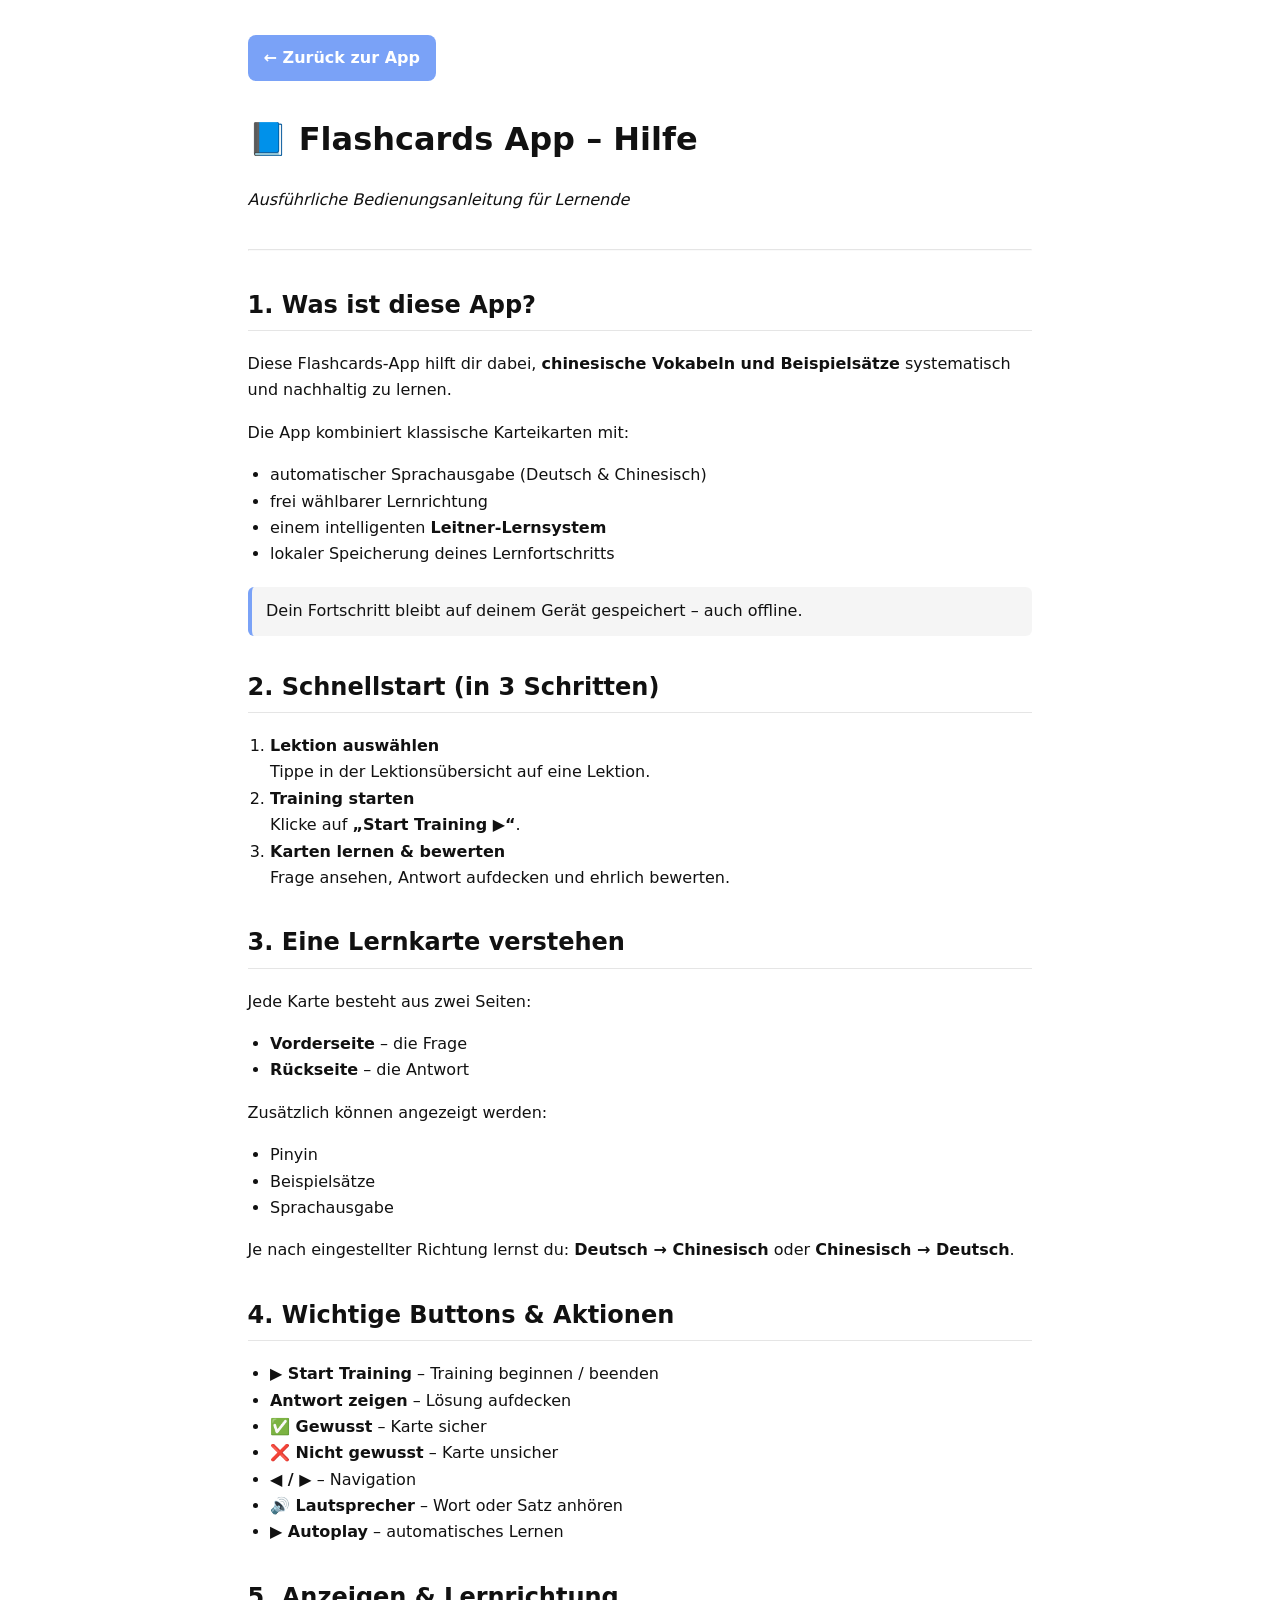
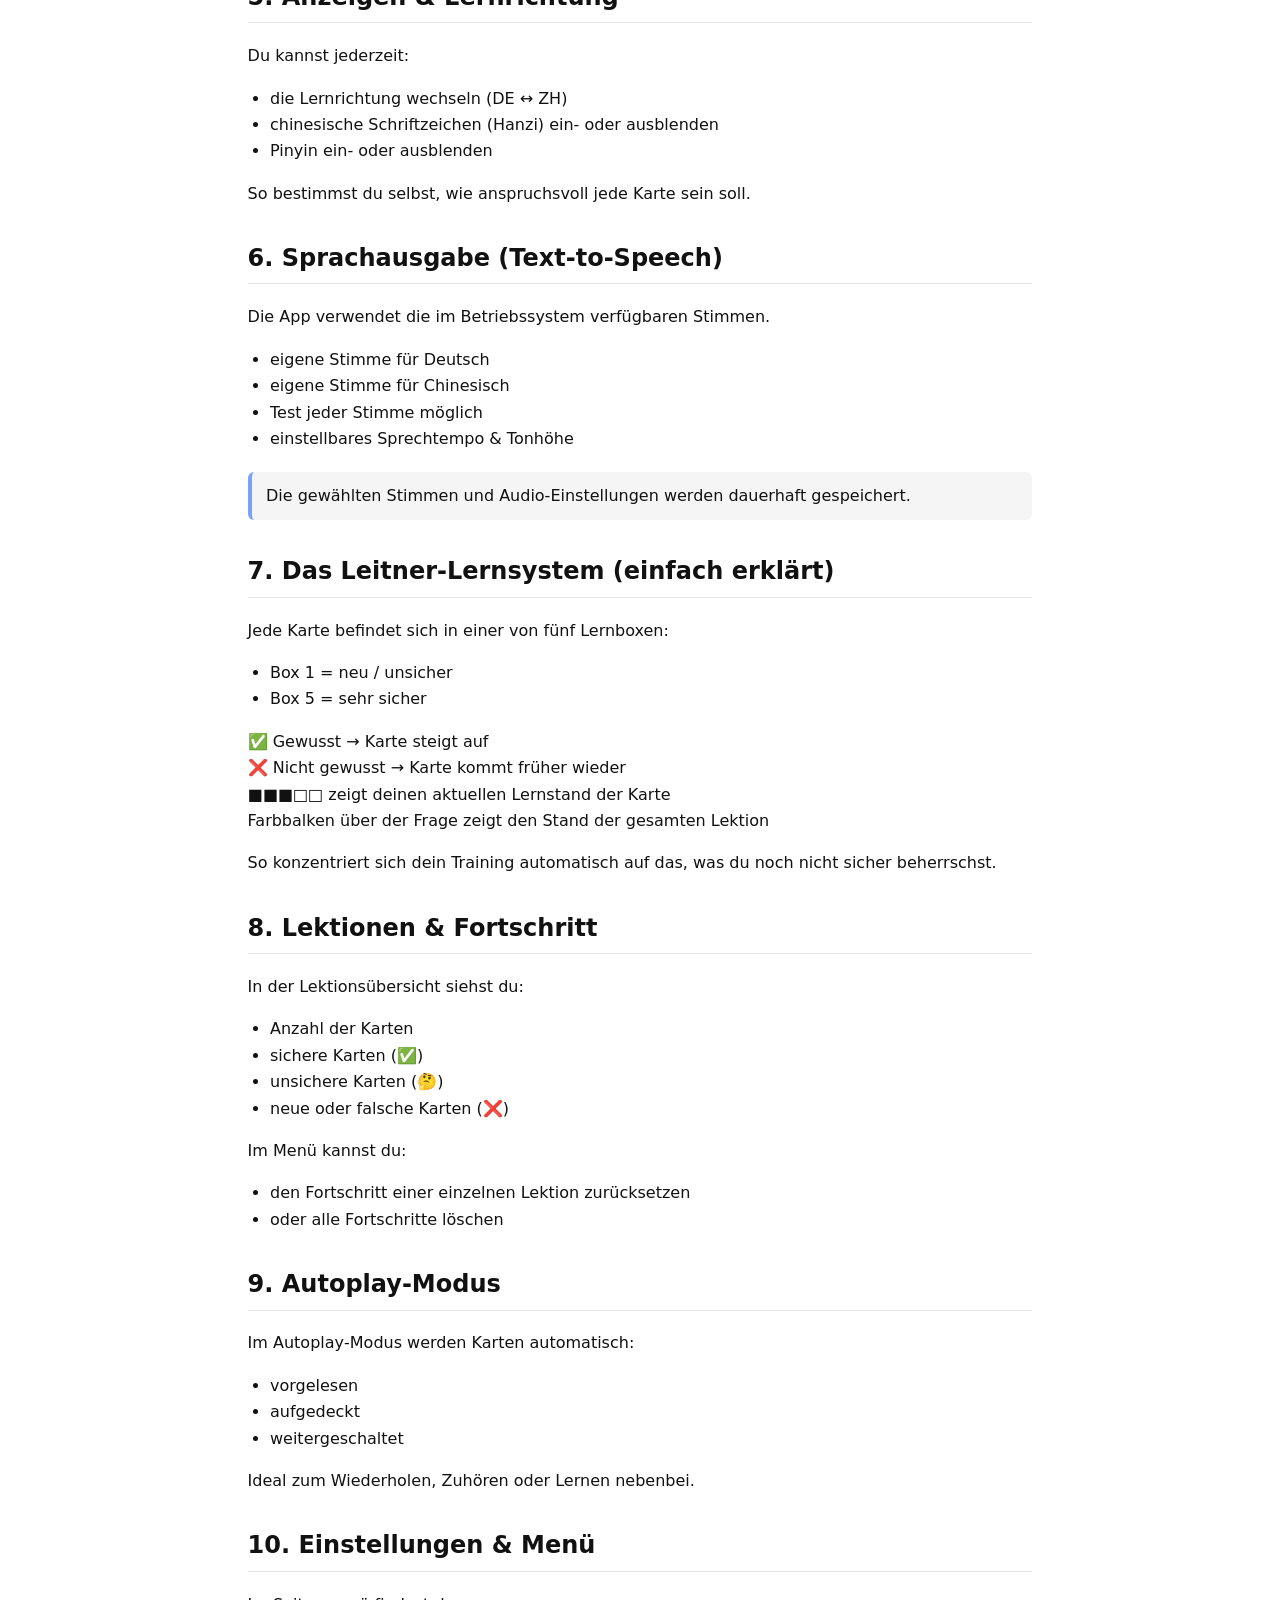
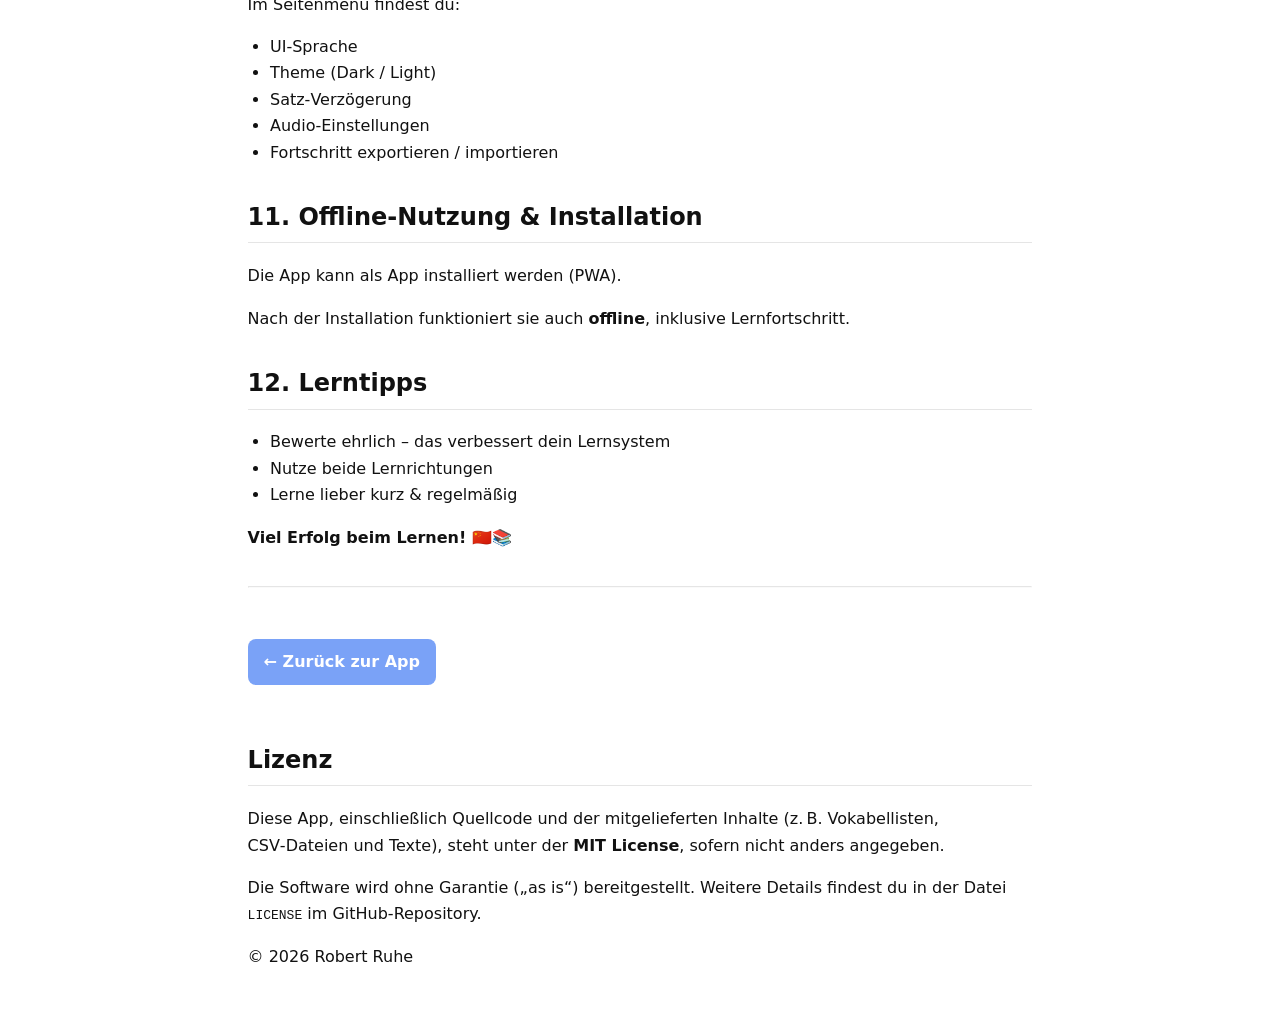
==== commit f2f6ae1e: "Add files via upload" ====
--- a/help.html
+++ b/help.html
@@ -184,7 +184,9 @@
 
     <p>
       ✅ Gewusst → Karte steigt auf<br>
-      ❌ Nicht gewusst → Karte kommt früher wieder
+      ❌ Nicht gewusst → Karte kommt früher wieder<br>
+	  ■■■□□ zeigt deinen aktuellen Lernstand der Karte<br>
+	  Farbbalken über der Frage zeigt den Stand der gesamten Lektion
     </p>
 
     <p>
@@ -252,6 +254,7 @@
       <li>Nutze beide Lernrichtungen</li>
       <li>Lerne lieber kurz & regelmäßig</li>
     </ul>
+    <p><strong>Viel Erfolg beim Lernen! 🇨🇳📚</strong></p>
 
     <hr>
 
@@ -273,8 +276,7 @@
 	<p>
 	© 2026 Robert Ruhe
 	</p>
-    <p><strong>Viel Erfolg beim Lernen! 🇨🇳📚</strong></p>
-
+  
   </main>
 </body>
 </html>
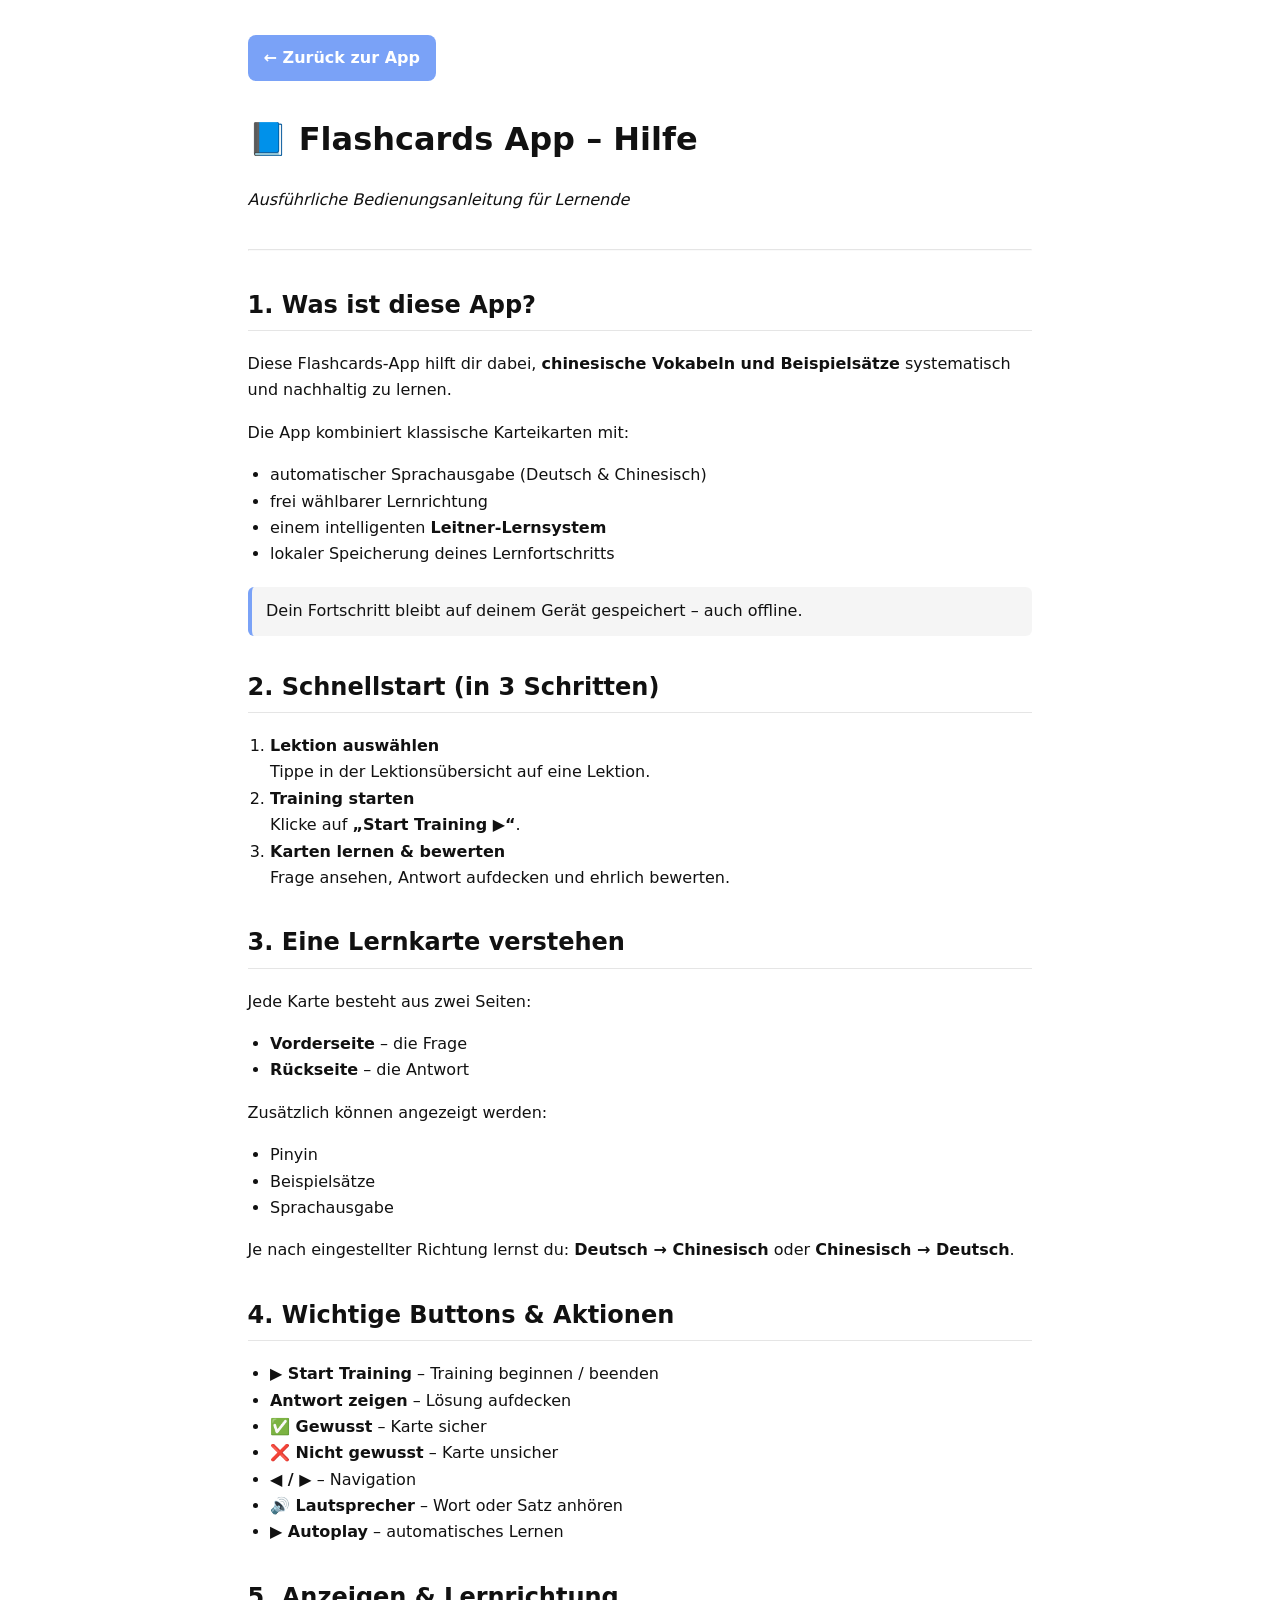
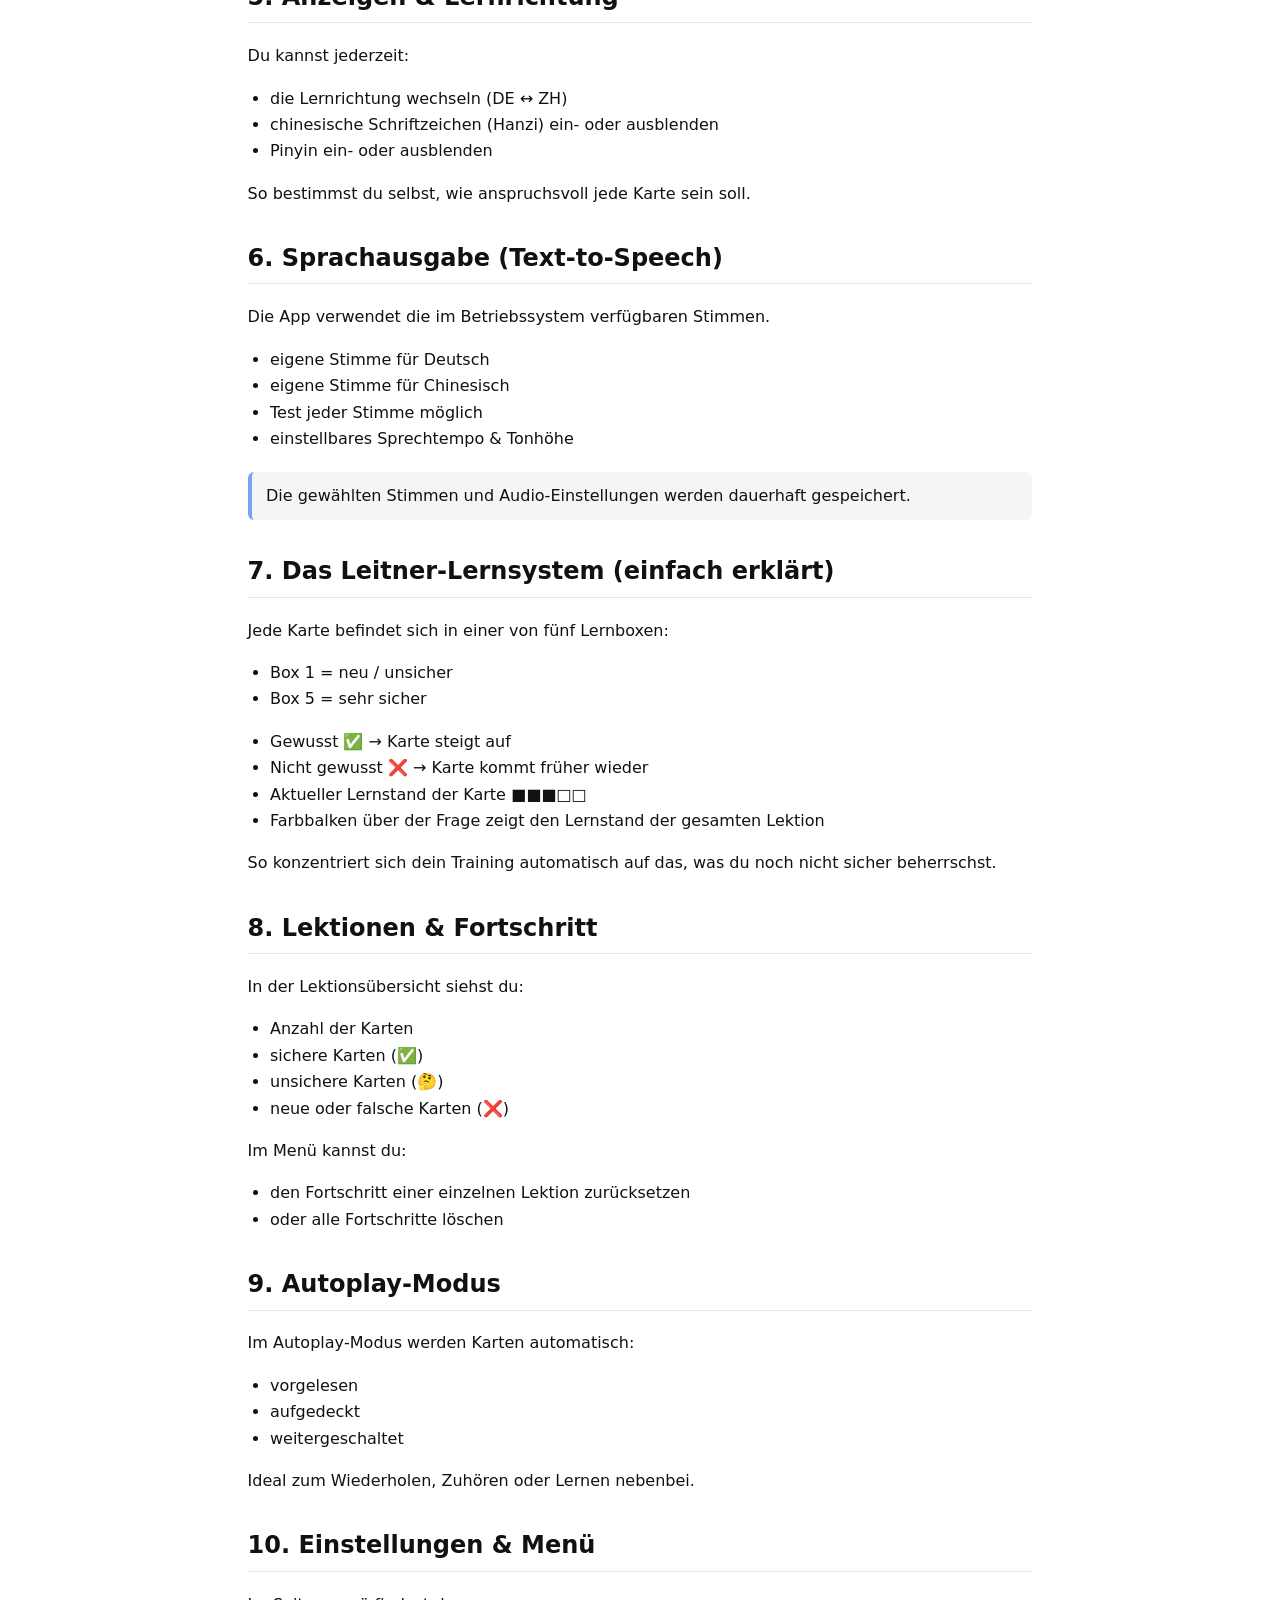
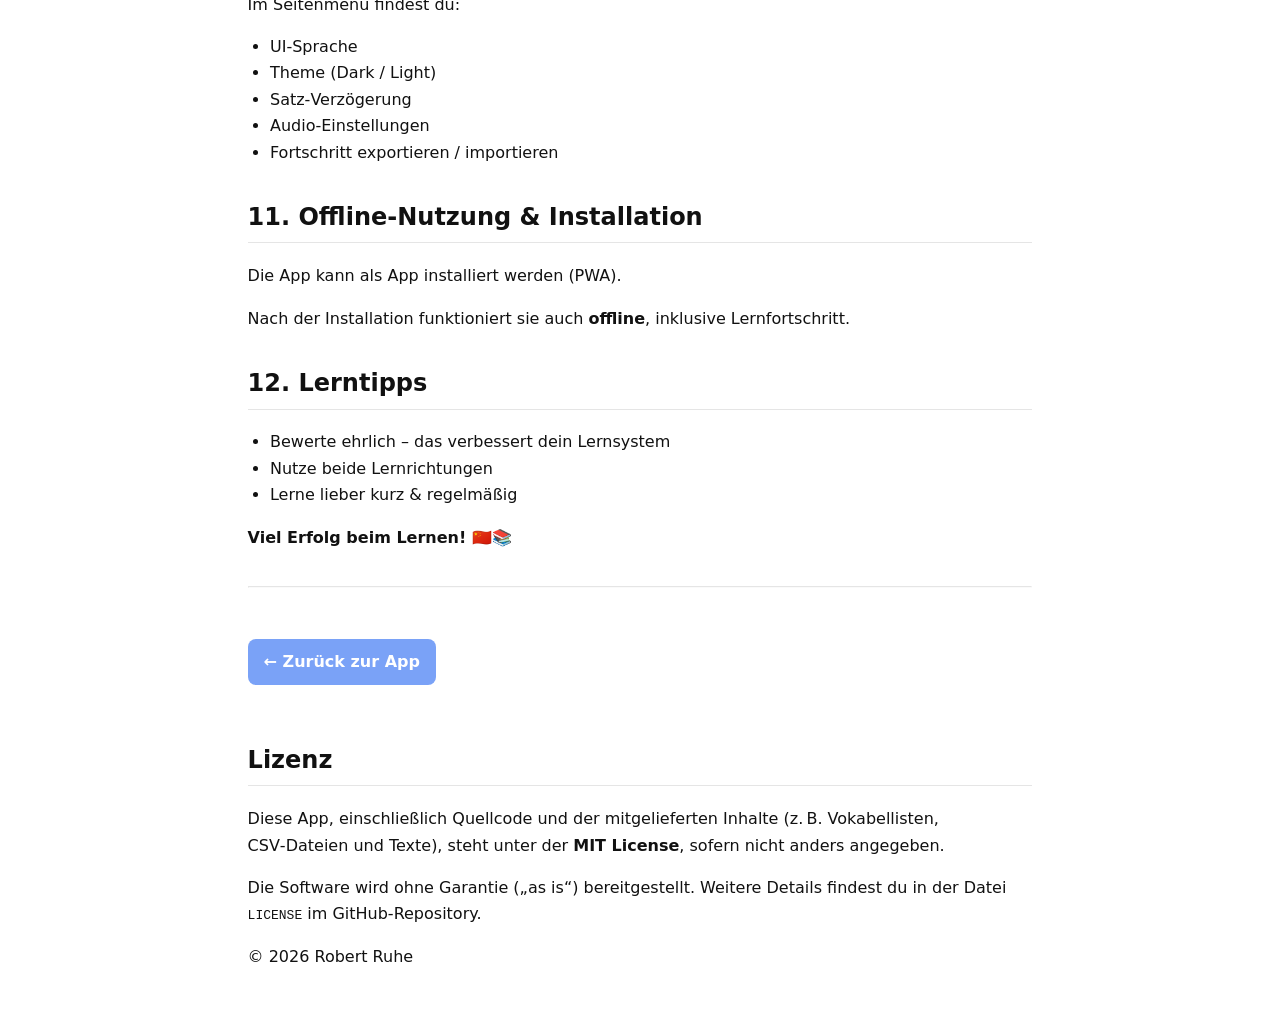
==== commit 2ef0ed85: "Add files via upload" ====
--- a/help.html
+++ b/help.html
@@ -183,10 +183,12 @@
     </ul>
 
     <p>
-      ✅ Gewusst → Karte steigt auf<br>
-      ❌ Nicht gewusst → Karte kommt früher wieder<br>
-	  ■■■□□ zeigt deinen aktuellen Lernstand der Karte<br>
-	  Farbbalken über der Frage zeigt den Stand der gesamten Lektion
+      <ul>
+	  <li>Gewusst ✅ → Karte steigt auf</li>
+      <li>Nicht gewusst ❌ → Karte kommt früher wieder</li>
+	  <li>Aktueller Lernstand der Karte ■■■□□</li>
+	  <li>Farbbalken über der Frage zeigt den Lernstand der gesamten Lektion</li>
+	  </ul>
     </p>
 
     <p>
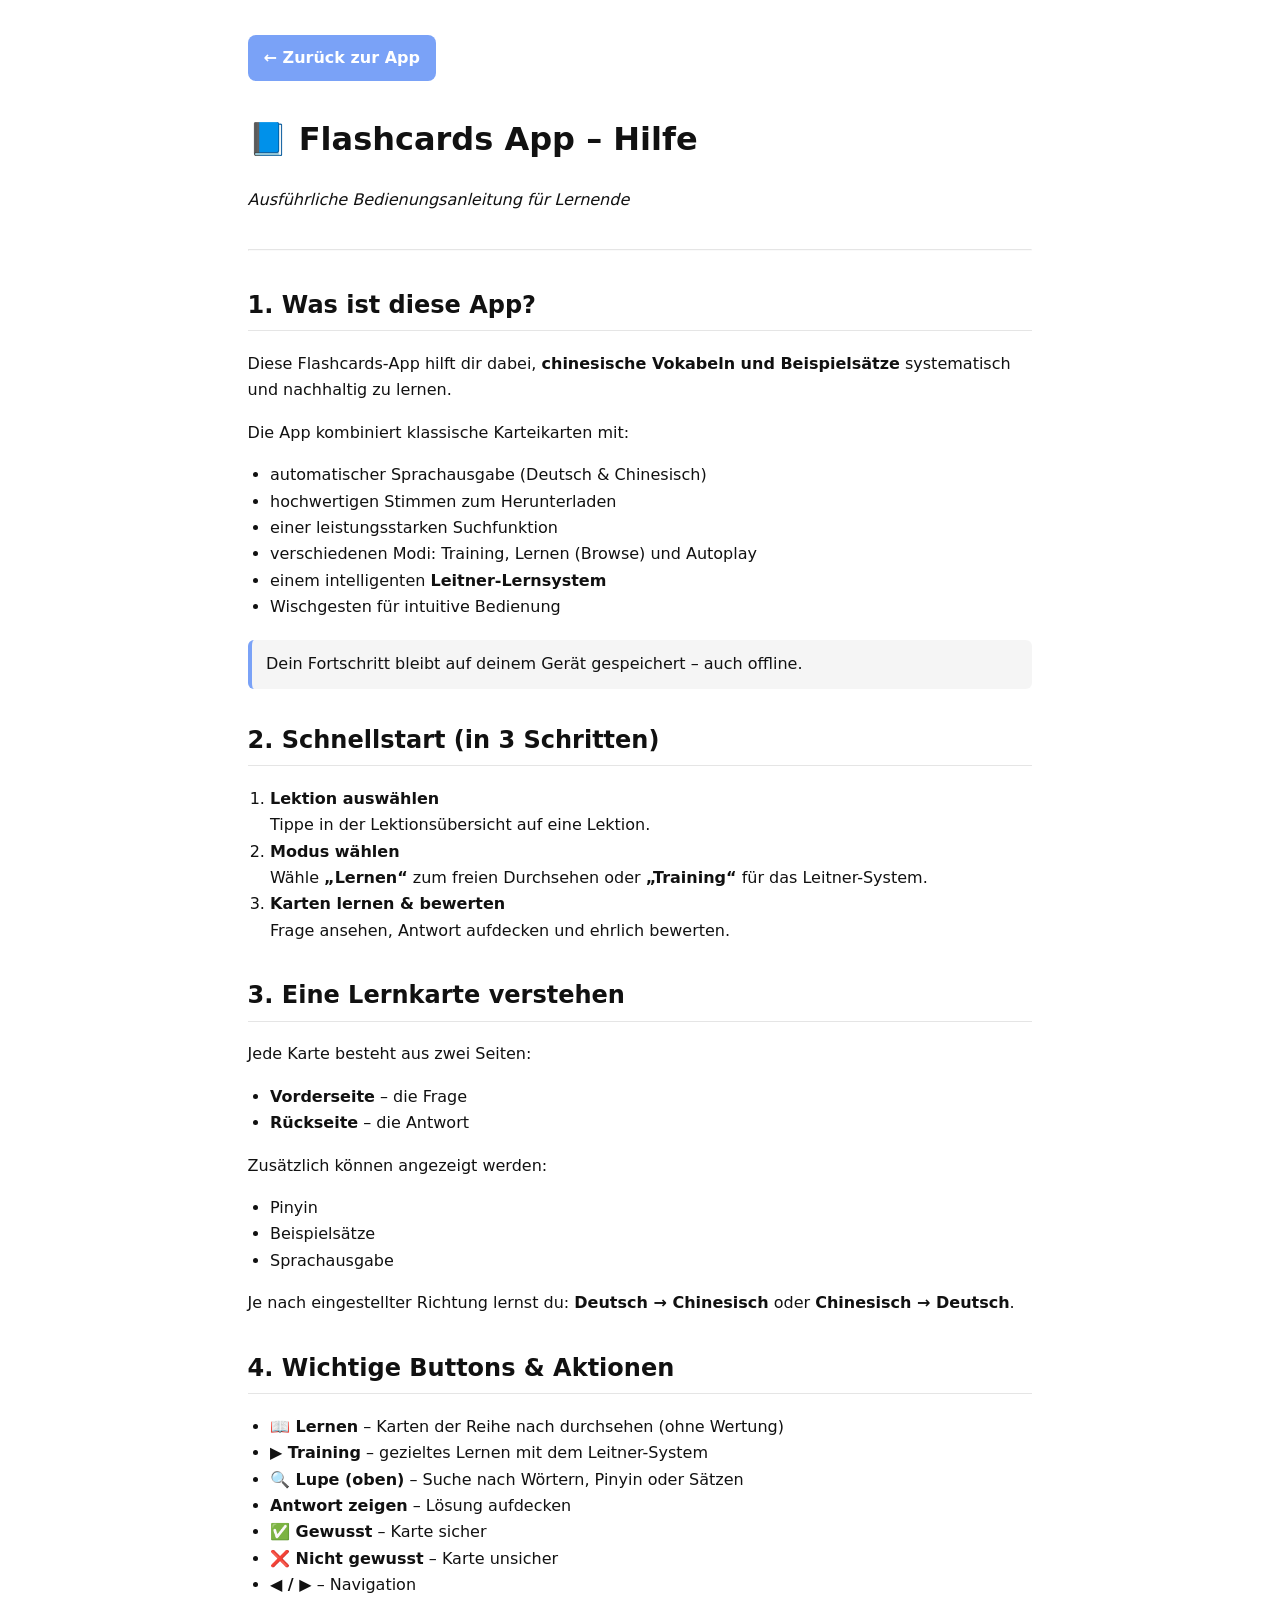
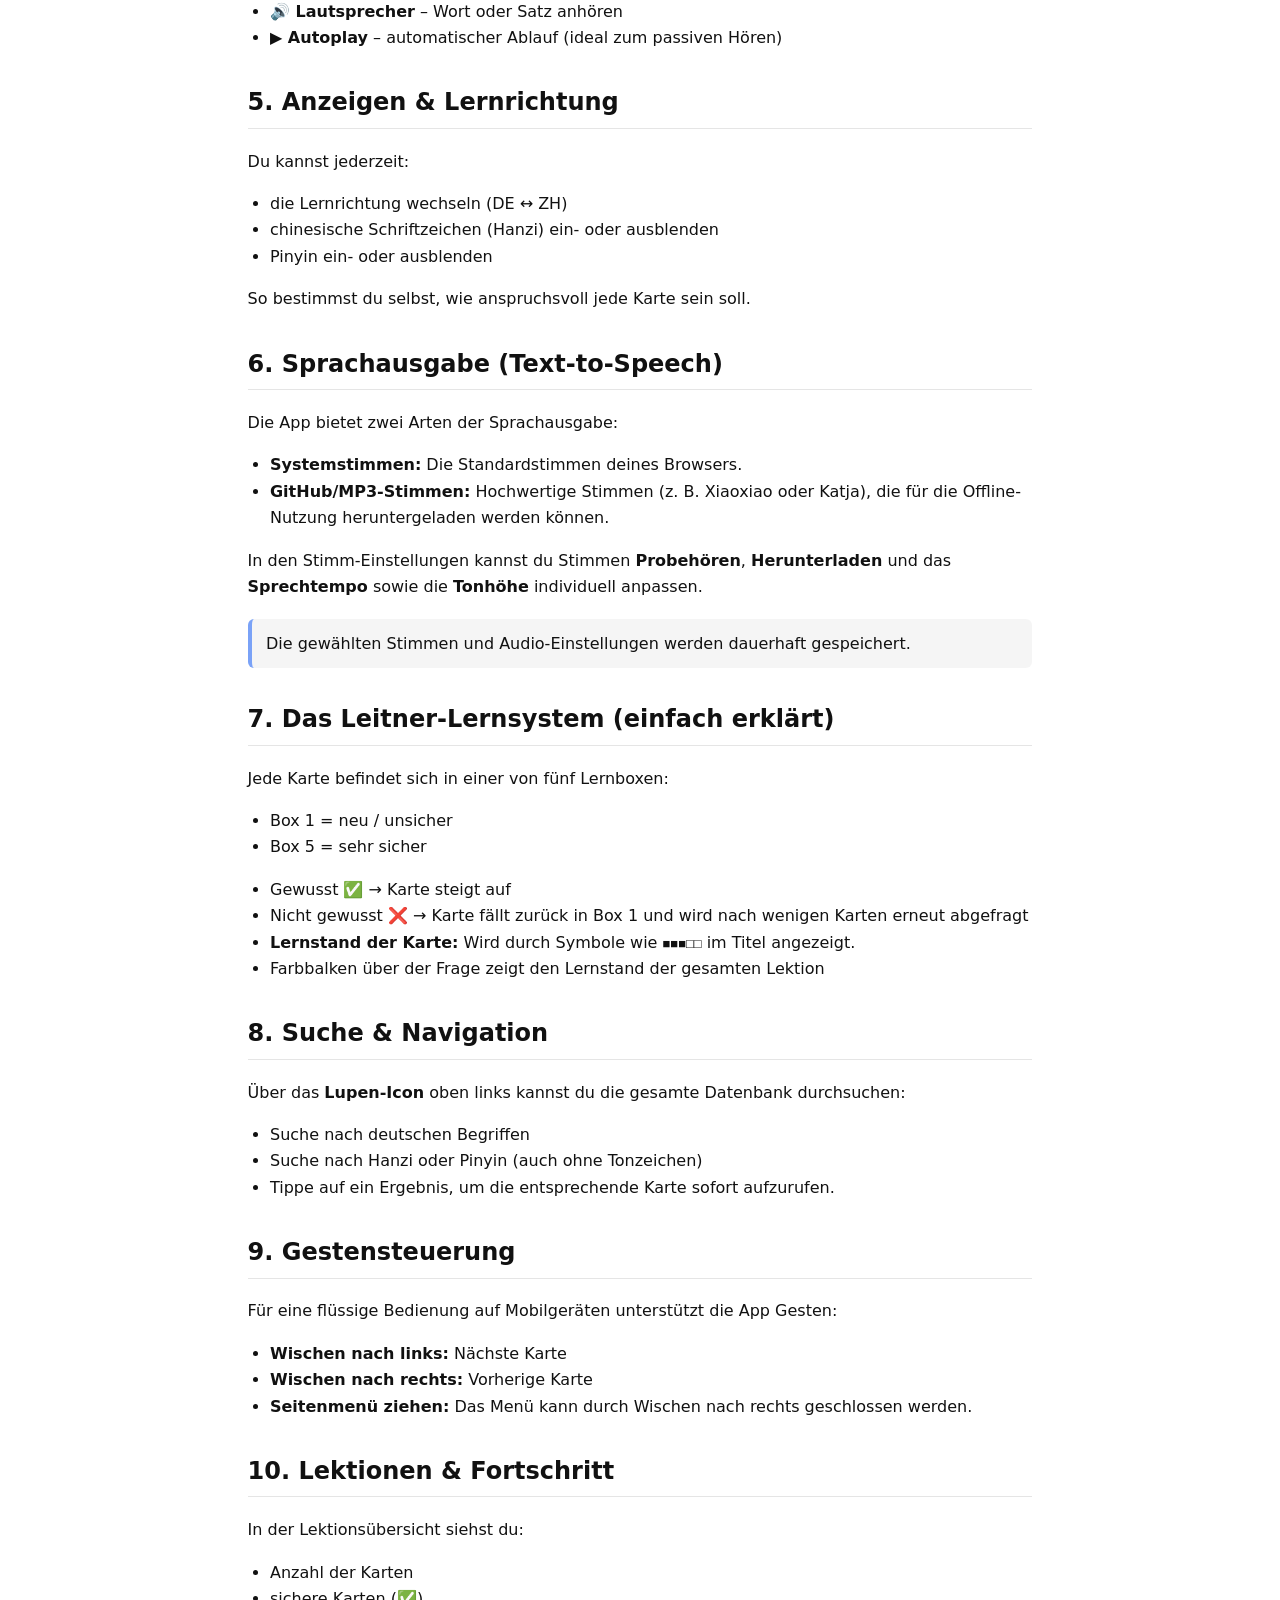
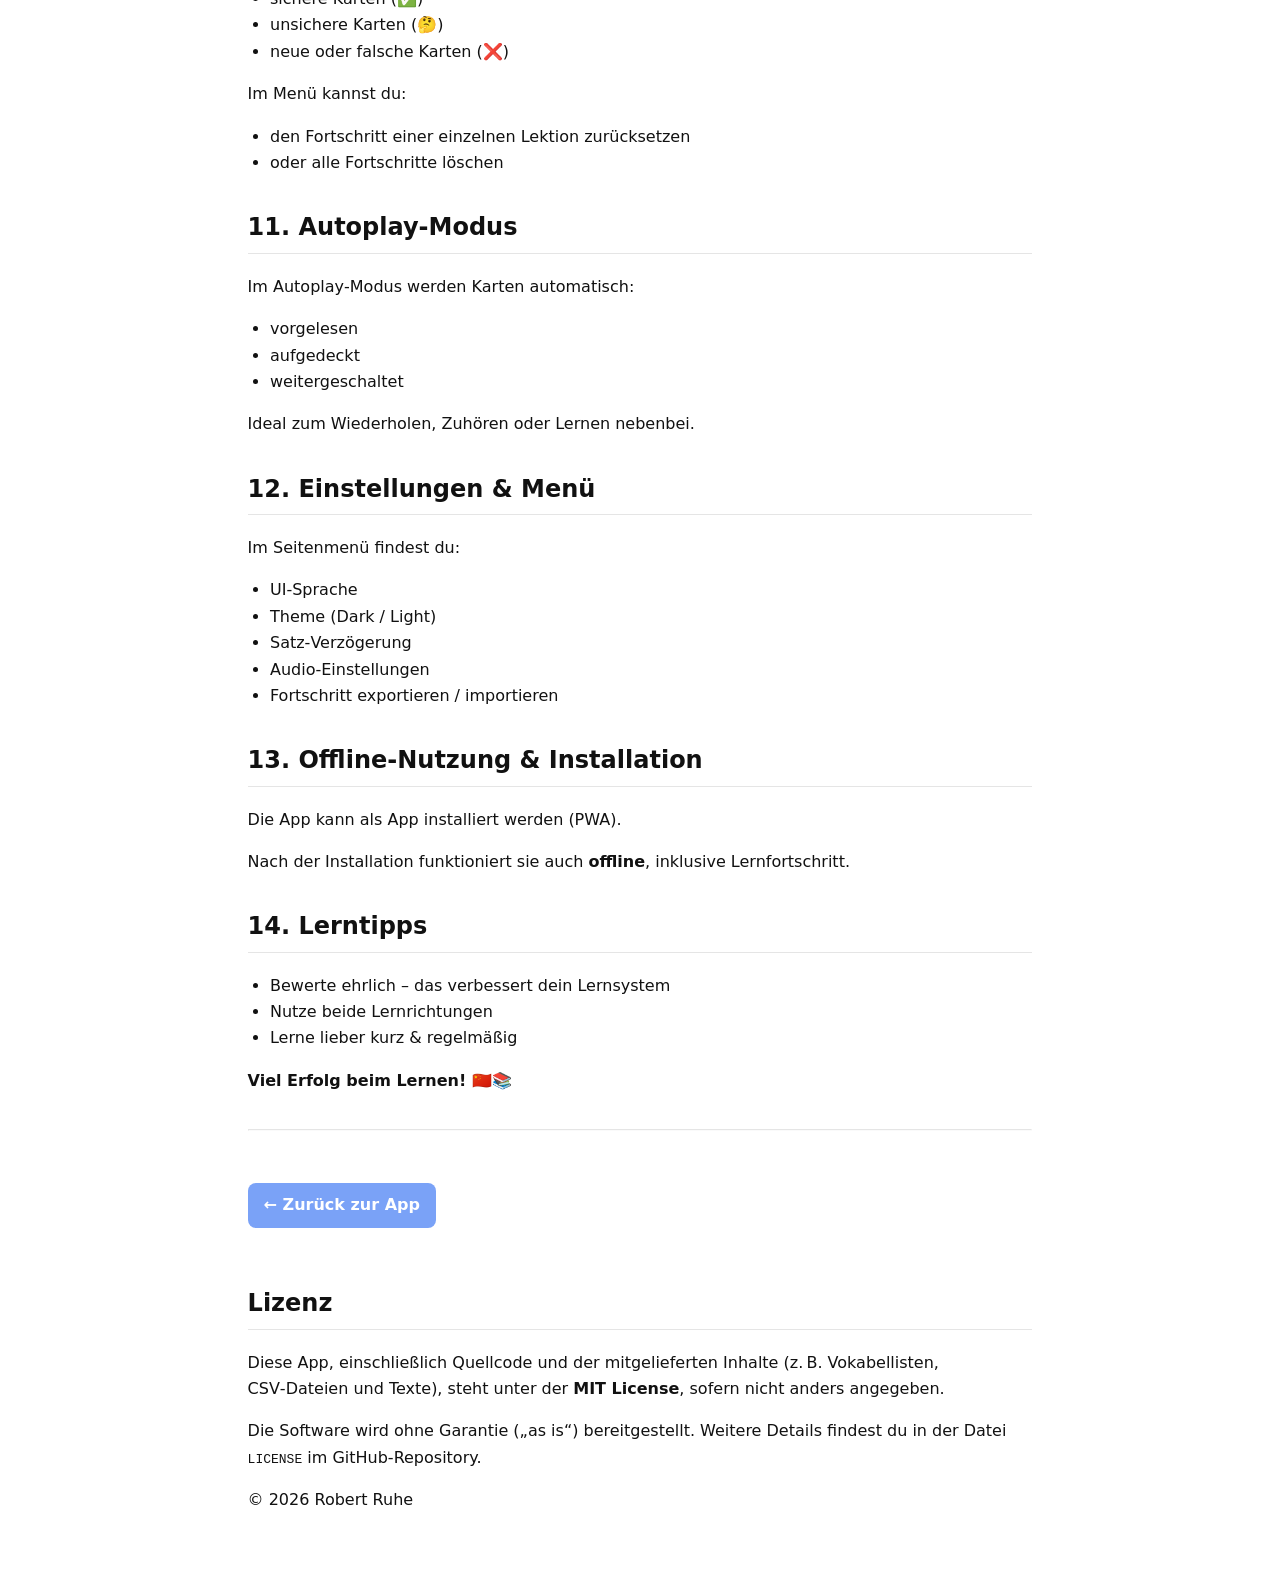
==== commit 1dc3ff6d: "Add files via upload" ====
--- a/help.html
+++ b/help.html
@@ -1,284 +1,304 @@
-<!DOCTYPE html>
-<html lang="de">
-<head>
-  <meta charset="utf-8">
-  <meta name="viewport" content="width=device-width, initial-scale=1">
-  <title>Hilfe – Flashcards App</title>
-
-  <!-- Bestehendes App-CSS wiederverwenden -->
-  <link rel="stylesheet" href="assets/css/style.css">
-
-  <style>
-    /* Zusatzstyles nur für die Hilfe */
-    body {
-      background: var(--bg-main, #fff);
-      color: var(--text-main, #111);
-    }
-
-    .help {
-      max-width: 820px;
-      margin: 0 auto;
-      padding: 1.2rem 1.1rem 3rem;
-      line-height: 1.65;
-    }
-
-    .help h1 {
-      margin-top: 0.5rem;
-    }
-
-    .help h2 {
-      margin-top: 2rem;
-      border-bottom: 1px solid rgba(0,0,0,0.1);
-      padding-bottom: 0.3rem;
-    }
-
-    .help ul,
-    .help ol {
-      padding-left: 1.4rem;
-    }
-
-    .help hr {
-      margin: 2.2rem 0;
-      opacity: 0.25;
-    }
-
-    .back-btn {
-      display: inline-block;
-      margin: 1rem 0 1.5rem;
-      padding: 0.6rem 1rem;
-      border-radius: 8px;
-      text-decoration: none;
-      font-weight: 600;
-      background: var(--accent, #3b82f6);
-      color: #fff;
-    }
-
-    .back-btn:active {
-      transform: scale(0.98);
-    }
-
-    .note {
-      background: rgba(0,0,0,0.04);
-      border-left: 4px solid var(--accent, #3b82f6);
-      padding: 0.7rem 0.9rem;
-      margin: 1.2rem 0;
-      border-radius: 6px;
-    }
-  </style>
-</head>
-
-<body>
-  <main class="help">
-
-    <a href="index.html" class="back-btn">← Zurück zur App</a>
-
-    <h1>📘 Flashcards App – Hilfe</h1>
-    <p><em>Ausführliche Bedienungsanleitung für Lernende</em></p>
-
-    <hr>
-
-    <h2>1. Was ist diese App?</h2>
-    <p>
-      Diese Flashcards‑App hilft dir dabei,
-      <strong>chinesische Vokabeln und Beispielsätze</strong>
-      systematisch und nachhaltig zu lernen.
-    </p>
-    <p>
-      Die App kombiniert klassische Karteikarten mit:
-    </p>
-    <ul>
-      <li>automatischer Sprachausgabe (Deutsch & Chinesisch)</li>
-      <li>frei wählbarer Lernrichtung</li>
-      <li>einem intelligenten <strong>Leitner‑Lernsystem</strong></li>
-      <li>lokaler Speicherung deines Lernfortschritts</li>
-    </ul>
-
-    <div class="note">
-      Dein Fortschritt bleibt auf deinem Gerät gespeichert – auch offline.
-    </div>
-
-    <h2>2. Schnellstart (in 3 Schritten)</h2>
-    <ol>
-      <li>
-        <strong>Lektion auswählen</strong><br>
-        Tippe in der Lektionsübersicht auf eine Lektion.
-      </li>
-      <li>
-        <strong>Training starten</strong><br>
-        Klicke auf <b>„Start Training ▶“</b>.
-      </li>
-      <li>
-        <strong>Karten lernen & bewerten</strong><br>
-        Frage ansehen, Antwort aufdecken und ehrlich bewerten.
-      </li>
-    </ol>
-
-    <h2>3. Eine Lernkarte verstehen</h2>
-    <p>Jede Karte besteht aus zwei Seiten:</p>
-    <ul>
-      <li><strong>Vorderseite</strong> – die Frage</li>
-      <li><strong>Rückseite</strong> – die Antwort</li>
-    </ul>
-
-    <p>Zusätzlich können angezeigt werden:</p>
-    <ul>
-      <li>Pinyin</li>
-      <li>Beispielsätze</li>
-      <li>Sprachausgabe</li>
-    </ul>
-
-    <p>
-      Je nach eingestellter Richtung lernst du:
-      <strong>Deutsch → Chinesisch</strong> oder
-      <strong>Chinesisch → Deutsch</strong>.
-    </p>
-
-    <h2>4. Wichtige Buttons & Aktionen</h2>
-    <ul>
-      <li><strong>▶ Start Training</strong> – Training beginnen / beenden</li>
-      <li><strong>Antwort zeigen</strong> – Lösung aufdecken</li>
-      <li><strong>✅ Gewusst</strong> – Karte sicher</li>
-      <li><strong>❌ Nicht gewusst</strong> – Karte unsicher</li>
-      <li><strong>◀ / ▶</strong> – Navigation</li>
-      <li><strong>🔊 Lautsprecher</strong> – Wort oder Satz anhören</li>
-      <li><strong>▶︎ Autoplay</strong> – automatisches Lernen</li>
-    </ul>
-
-    <h2>5. Anzeigen & Lernrichtung</h2>
-    <p>
-      Du kannst jederzeit:
-    </p>
-    <ul>
-      <li>die Lernrichtung wechseln (DE ↔ ZH)</li>
-      <li>chinesische Schriftzeichen (Hanzi) ein‑ oder ausblenden</li>
-      <li>Pinyin ein‑ oder ausblenden</li>
-    </ul>
-
-    <p>
-      So bestimmst du selbst, wie anspruchsvoll jede Karte sein soll.
-    </p>
-
-    <h2>6. Sprachausgabe (Text‑to‑Speech)</h2>
-    <p>
-      Die App verwendet die im Betriebssystem verfügbaren Stimmen.
-    </p>
-    <ul>
-      <li>eigene Stimme für Deutsch</li>
-      <li>eigene Stimme für Chinesisch</li>
-      <li>Test jeder Stimme möglich</li>
-      <li>einstellbares Sprechtempo & Tonhöhe</li>
-    </ul>
-
-    <div class="note">
-      Die gewählten Stimmen und Audio‑Einstellungen werden dauerhaft gespeichert.
-    </div>
-
-    <h2>7. Das Leitner‑Lernsystem (einfach erklärt)</h2>
-    <p>
-      Jede Karte befindet sich in einer von fünf Lernboxen:
-    </p>
-    <ul>
-      <li>Box 1 = neu / unsicher</li>
-      <li>Box 5 = sehr sicher</li>
-    </ul>
-
-    <p>
-      <ul>
-	  <li>Gewusst ✅ → Karte steigt auf</li>
-      <li>Nicht gewusst ❌ → Karte kommt früher wieder</li>
-	  <li>Aktueller Lernstand der Karte ■■■□□</li>
-	  <li>Farbbalken über der Frage zeigt den Lernstand der gesamten Lektion</li>
-	  </ul>
-    </p>
-
-    <p>
-      So konzentriert sich dein Training automatisch auf das,
-      was du noch nicht sicher beherrschst.
-    </p>
-
-    <h2>8. Lektionen & Fortschritt</h2>
-    <p>
-      In der Lektionsübersicht siehst du:
-    </p>
-    <ul>
-      <li>Anzahl der Karten</li>
-      <li>sichere Karten (✅)</li>
-      <li>unsichere Karten (🤔)</li>
-      <li>neue oder falsche Karten (❌)</li>
-    </ul>
-
-    <p>
-      Im Menü kannst du:
-    </p>
-    <ul>
-      <li>den Fortschritt einer einzelnen Lektion zurücksetzen</li>
-      <li>oder alle Fortschritte löschen</li>
-    </ul>
-
-    <h2>9. Autoplay‑Modus</h2>
-    <p>
-      Im Autoplay‑Modus werden Karten automatisch:
-    </p>
-    <ul>
-      <li>vorgelesen</li>
-      <li>aufgedeckt</li>
-      <li>weitergeschaltet</li>
-    </ul>
-
-    <p>
-      Ideal zum Wiederholen, Zuhören oder Lernen nebenbei.
-    </p>
-
-    <h2>10. Einstellungen & Menü</h2>
-    <p>
-      Im Seitenmenü findest du:
-    </p>
-    <ul>
-      <li>UI‑Sprache</li>
-      <li>Theme (Dark / Light)</li>
-      <li>Satz‑Verzögerung</li>
-      <li>Audio‑Einstellungen</li>
-      <li>Fortschritt exportieren / importieren</li>
-    </ul>
-
-    <h2>11. Offline‑Nutzung & Installation</h2>
-    <p>
-      Die App kann als App installiert werden (PWA).
-    </p>
-    <p>
-      Nach der Installation funktioniert sie auch <strong>offline</strong>,
-      inklusive Lernfortschritt.
-    </p>
-
-    <h2>12. Lerntipps</h2>
-    <ul>
-      <li>Bewerte ehrlich – das verbessert dein Lernsystem</li>
-      <li>Nutze beide Lernrichtungen</li>
-      <li>Lerne lieber kurz & regelmäßig</li>
-    </ul>
-    <p><strong>Viel Erfolg beim Lernen! 🇨🇳📚</strong></p>
-
-    <hr>
-
-    <a href="index.html" class="back-btn">← Zurück zur App</a>
-	<h2>Lizenz</h2>
-
-	<p>
-	Diese App, einschließlich Quellcode und der mitgelieferten Inhalte
-	(z. B. Vokabellisten, CSV‑Dateien und Texte), steht unter der
-	<strong>MIT License</strong>, sofern nicht anders angegeben.
-	</p>
-
-	<p>
-	Die Software wird ohne Garantie („as is“) bereitgestellt.
-	Weitere Details findest du in der Datei <code>LICENSE</code>
-	im GitHub‑Repository.
-	</p>
-
-	<p>
-	© 2026 Robert Ruhe
-	</p>
-  
-  </main>
-</body>
+<!DOCTYPE html>
+<html lang="de">
+<head>
+  <meta charset="utf-8">
+  <meta name="viewport" content="width=device-width, initial-scale=1">
+  <title>Hilfe – Flashcards App</title>
+
+  <!-- Bestehendes App-CSS wiederverwenden -->
+  <link rel="stylesheet" href="assets/css/style.css">
+
+  <style>
+    /* Zusatzstyles nur für die Hilfe */
+    body {
+      background: var(--bg-main, #fff);
+      color: var(--text-main, #111);
+    }
+
+    .help {
+      max-width: 820px;
+      margin: 0 auto;
+      padding: 1.2rem 1.1rem 3rem;
+      line-height: 1.65;
+    }
+
+    .help h1 {
+      margin-top: 0.5rem;
+    }
+
+    .help h2 {
+      margin-top: 2rem;
+      border-bottom: 1px solid rgba(0,0,0,0.1);
+      padding-bottom: 0.3rem;
+    }
+
+    .help ul,
+    .help ol {
+      padding-left: 1.4rem;
+    }
+
+    .help hr {
+      margin: 2.2rem 0;
+      opacity: 0.25;
+    }
+
+    .back-btn {
+      display: inline-block;
+      margin: 1rem 0 1.5rem;
+      padding: 0.6rem 1rem;
+      border-radius: 8px;
+      text-decoration: none;
+      font-weight: 600;
+      background: var(--accent, #3b82f6);
+      color: #fff;
+    }
+
+    .back-btn:active {
+      transform: scale(0.98);
+    }
+
+    .note {
+      background: rgba(0,0,0,0.04);
+      border-left: 4px solid var(--accent, #3b82f6);
+      padding: 0.7rem 0.9rem;
+      margin: 1.2rem 0;
+      border-radius: 6px;
+    }
+  </style>
+</head>
+
+<body>
+  <main class="help">
+
+    <a href="index.html" class="back-btn">← Zurück zur App</a>
+
+    <h1>📘 Flashcards App – Hilfe</h1>
+    <p><em>Ausführliche Bedienungsanleitung für Lernende</em></p>
+
+    <hr>
+
+    <h2>1. Was ist diese App?</h2>
+    <p>
+      Diese Flashcards‑App hilft dir dabei,
+      <strong>chinesische Vokabeln und Beispielsätze</strong>
+      systematisch und nachhaltig zu lernen.
+    </p>
+    <p>
+      Die App kombiniert klassische Karteikarten mit:
+    </p>
+    <ul>
+      <li>automatischer Sprachausgabe (Deutsch & Chinesisch)</li>
+      <li>hochwertigen Stimmen zum Herunterladen</li>
+      <li>einer leistungsstarken Suchfunktion</li>
+      <li>verschiedenen Modi: Training, Lernen (Browse) und Autoplay</li>
+      <li>einem intelligenten <strong>Leitner‑Lernsystem</strong></li>
+      <li>Wischgesten für intuitive Bedienung</li>
+    </ul>
+
+    <div class="note">
+      Dein Fortschritt bleibt auf deinem Gerät gespeichert – auch offline.
+    </div>
+
+    <h2>2. Schnellstart (in 3 Schritten)</h2>
+    <ol>
+      <li>
+        <strong>Lektion auswählen</strong><br>
+        Tippe in der Lektionsübersicht auf eine Lektion.
+      </li>
+      <li>
+        <strong>Modus wählen</strong><br>
+        Wähle <b>„Lernen“</b> zum freien Durchsehen oder <b>„Training“</b> für das Leitner-System.
+      </li>
+      <li>
+        <strong>Karten lernen & bewerten</strong><br>
+        Frage ansehen, Antwort aufdecken und ehrlich bewerten.
+      </li>
+    </ol>
+
+    <h2>3. Eine Lernkarte verstehen</h2>
+    <p>Jede Karte besteht aus zwei Seiten:</p>
+    <ul>
+      <li><strong>Vorderseite</strong> – die Frage</li>
+      <li><strong>Rückseite</strong> – die Antwort</li>
+    </ul>
+
+    <p>Zusätzlich können angezeigt werden:</p>
+    <ul>
+      <li>Pinyin</li>
+      <li>Beispielsätze</li>
+      <li>Sprachausgabe</li>
+    </ul>
+
+    <p>
+      Je nach eingestellter Richtung lernst du:
+      <strong>Deutsch → Chinesisch</strong> oder
+      <strong>Chinesisch → Deutsch</strong>.
+    </p>
+
+    <h2>4. Wichtige Buttons & Aktionen</h2>
+    <ul>
+      <li><strong>📖 Lernen</strong> – Karten der Reihe nach durchsehen (ohne Wertung)</li>
+      <li><strong>▶ Training</strong> – gezieltes Lernen mit dem Leitner-System</li>
+      <li><strong>🔍 Lupe (oben)</strong> – Suche nach Wörtern, Pinyin oder Sätzen</li>
+      <li><strong>Antwort zeigen</strong> – Lösung aufdecken</li>
+      <li><strong>✅ Gewusst</strong> – Karte sicher</li>
+      <li><strong>❌ Nicht gewusst</strong> – Karte unsicher</li>
+      <li><strong>◀ / ▶</strong> – Navigation</li>
+      <li><strong>🔊 Lautsprecher</strong> – Wort oder Satz anhören</li>
+      <li><strong>▶︎ Autoplay</strong> – automatischer Ablauf (ideal zum passiven Hören)</li>
+    </ul>
+
+    <h2>5. Anzeigen & Lernrichtung</h2>
+    <p>
+      Du kannst jederzeit:
+    </p>
+    <ul>
+      <li>die Lernrichtung wechseln (DE ↔ ZH)</li>
+      <li>chinesische Schriftzeichen (Hanzi) ein‑ oder ausblenden</li>
+      <li>Pinyin ein‑ oder ausblenden</li>
+    </ul>
+
+    <p>
+      So bestimmst du selbst, wie anspruchsvoll jede Karte sein soll.
+    </p>
+
+    <h2>6. Sprachausgabe (Text‑to‑Speech)</h2>
+    <p>
+      Die App bietet zwei Arten der Sprachausgabe:
+    </p>
+    <ul>
+      <li><strong>Systemstimmen:</strong> Die Standardstimmen deines Browsers.</li>
+      <li><strong>GitHub/MP3-Stimmen:</strong> Hochwertige Stimmen (z. B. Xiaoxiao oder Katja), die für die Offline-Nutzung heruntergeladen werden können.</li>
+    </ul>
+    <p>
+      In den Stimm-Einstellungen kannst du Stimmen <b>Probehören</b>, <b>Herunterladen</b> und das <b>Sprechtempo</b> sowie die <b>Tonhöhe</b> individuell anpassen.
+    </p>
+
+    <div class="note">
+      Die gewählten Stimmen und Audio‑Einstellungen werden dauerhaft gespeichert.
+    </div>
+
+    <h2>7. Das Leitner‑Lernsystem (einfach erklärt)</h2>
+    <p>
+      Jede Karte befindet sich in einer von fünf Lernboxen:
+    </p>
+    <ul>
+      <li>Box 1 = neu / unsicher</li>
+      <li>Box 5 = sehr sicher</li>
+    </ul>
+
+    <p>
+      <ul>
+	  <li>Gewusst ✅ → Karte steigt auf</li>
+      <li>Nicht gewusst ❌ → Karte fällt zurück in Box 1 und wird nach wenigen Karten erneut abgefragt</li>
+	  <li><strong>Lernstand der Karte:</strong> Wird durch Symbole wie <code>■■■□□</code> im Titel angezeigt.</li>
+	  <li>Farbbalken über der Frage zeigt den Lernstand der gesamten Lektion</li>
+	  </ul>
+    </p>
+
+    <h2>8. Suche & Navigation</h2>
+    <p>
+      Über das <strong>Lupen-Icon</strong> oben links kannst du die gesamte Datenbank durchsuchen:
+    </p>
+    <ul>
+      <li>Suche nach deutschen Begriffen</li>
+      <li>Suche nach Hanzi oder Pinyin (auch ohne Tonzeichen)</li>
+      <li>Tippe auf ein Ergebnis, um die entsprechende Karte sofort aufzurufen.</li>
+    </ul>
+
+    <h2>9. Gestensteuerung</h2>
+    <p>
+      Für eine flüssige Bedienung auf Mobilgeräten unterstützt die App Gesten:
+    </p>
+    <ul>
+      <li><strong>Wischen nach links:</strong> Nächste Karte</li>
+      <li><strong>Wischen nach rechts:</strong> Vorherige Karte</li>
+      <li><strong>Seitenmenü ziehen:</strong> Das Menü kann durch Wischen nach rechts geschlossen werden.</li>
+    </ul>
+
+    <h2>10. Lektionen & Fortschritt</h2>
+    <p>
+      In der Lektionsübersicht siehst du:
+    </p>
+    <ul>
+      <li>Anzahl der Karten</li>
+      <li>sichere Karten (✅)</li>
+      <li>unsichere Karten (🤔)</li>
+      <li>neue oder falsche Karten (❌)</li>
+    </ul>
+
+    <p>
+      Im Menü kannst du:
+    </p>
+    <ul>
+      <li>den Fortschritt einer einzelnen Lektion zurücksetzen</li>
+      <li>oder alle Fortschritte löschen</li>
+    </ul>
+
+    <h2>11. Autoplay‑Modus</h2>
+    <p>
+      Im Autoplay‑Modus werden Karten automatisch:
+    </p>
+    <ul>
+      <li>vorgelesen</li>
+      <li>aufgedeckt</li>
+      <li>weitergeschaltet</li>
+    </ul>
+
+    <p>
+      Ideal zum Wiederholen, Zuhören oder Lernen nebenbei.
+    </p>
+
+    <h2>12. Einstellungen & Menü</h2>
+    <p>
+      Im Seitenmenü findest du:
+    </p>
+    <ul>
+      <li>UI‑Sprache</li>
+      <li>Theme (Dark / Light)</li>
+      <li>Satz‑Verzögerung</li>
+      <li>Audio‑Einstellungen</li>
+      <li>Fortschritt exportieren / importieren</li>
+    </ul>
+
+    <h2>13. Offline‑Nutzung & Installation</h2>
+    <p>
+      Die App kann als App installiert werden (PWA).
+    </p>
+    <p>
+      Nach der Installation funktioniert sie auch <strong>offline</strong>,
+      inklusive Lernfortschritt.
+    </p>
+
+    <h2>14. Lerntipps</h2>
+    <ul>
+      <li>Bewerte ehrlich – das verbessert dein Lernsystem</li>
+      <li>Nutze beide Lernrichtungen</li>
+      <li>Lerne lieber kurz & regelmäßig</li>
+    </ul>
+    <p><strong>Viel Erfolg beim Lernen! 🇨🇳📚</strong></p>
+
+    <hr>
+
+    <a href="index.html" class="back-btn">← Zurück zur App</a>
+	<h2>Lizenz</h2>
+
+	<p>
+	Diese App, einschließlich Quellcode und der mitgelieferten Inhalte
+	(z. B. Vokabellisten, CSV‑Dateien und Texte), steht unter der
+	<strong>MIT License</strong>, sofern nicht anders angegeben.
+	</p>
+
+	<p>
+	Die Software wird ohne Garantie („as is“) bereitgestellt.
+	Weitere Details findest du in der Datei <code>LICENSE</code>
+	im GitHub‑Repository.
+	</p>
+
+	<p>
+	© 2026 Robert Ruhe
+	</p>
+  
+  </main>
+</body>
 </html>
--- a/assets/css/style.css
+++ b/assets/css/style.css
@@ -1,1327 +1,1534 @@
-/* Version 6.6 */
-:root{  
-	--bg: #01193C;
-	--card: #12161b;
-	--text: #e6edf3;
-	--muted: #8fa1b3;
-	--accent-text: #081018;
-	--border: #283344;
-	--accent: #7aa2f7;
-	--good:#2e8b57; 
-	--bad:#cc3333; 
-	--unsure:#ffbd6b; 
-    --primary-bg: var(--accent);
-    --primary-border: var(--accent);
-}
-
-:root.light-orange {
-    --bg: #ffbb55;
-    --card: #ffffff;
-    --text: #222;
-    --muted: #555;
-	--accent-text: #222;   /* dunkles Textgrau für bessere Lesbarkeit */
-    --border: #bbbbbb;
-	--accent: #ffbb55;    /* z.B. warmes Orange statt blau */
-    --good:   #2e8b57;
-    --bad:    #cc3333;
-    --unsure: #cc9900;
-    --primary-bg: var(--accent);
-    --primary-border: var(--accent);
-}		
-
-/* Light-Warm (Abend, augenschonend) */
-:root.light-warm {
-    --bg: #c97c5d;
-    --card: #F2E9DE;
-    --text: #3a2f25;
-    --muted: #6f5c4b;
-    --accent-text: #3a2f25;
-    --border: #e0d6c9;
-    --accent: #c97c5d;
-    --good:   #5a8f6a;
-    --bad:    #b05a5a;
-    --unsure: #b79a55;
-    --primary-bg: var(--accent);
-    --primary-border: var(--accent);
-}
-
-/* Light-Blue (modern, kühl) */
-:root.light-blue {
-    --bg: #3b82f6;
-    --card: #ffffff;
-    --text: #1f2a37;
-    --muted: #4b5d73;
-    --accent-text: #1f2a37;
-    --border: #c9d7e5;
-    --accent: #3b82f6;
-    --good:   #2e8b57;
-    --bad:    #c24141;
-    --unsure: #d1a22f;
-    --primary-bg: var(--accent);
-    --primary-border: var(--accent);
-}
-
-/* ============================================================
-   Header-Banner – Default (Dark Mode)
-   ============================================================ */
-.header-banner {
-    content: url("../img/header.png");
-    width: 100%;
-    max-width: 1100px;
-    height: auto;
-    display: block;
-    margin: 0 auto;
-}
-   
-   /* ============================================================
-   Header-Banner je nach Light/Dark Mode
-   ============================================================ */
-   
-html.light-orange .header-banner {
-    content: url("../img/header-light.png");
-}
-html.light-warm .header-banner {
-    content: url("../img/header-warm.png");
-}
-
-html.light-blue .header-banner {
-    content: url("../img/header-blue.png");
-}
-
-main.container {
-    margin-top: 0px;
-}
-
-
-/* ============================================================
-   SEMANTISCHE FARBROLLEN (Bedeutung, nicht Darstellung)
-   UI benutzt NUR diese Variablen
-   ============================================================ */
-
-:root {
-    /* Basisflächen */
-    --color-bg:        var(--bg);
-    --color-card:      var(--card);
-    --color-border:    var(--border);
-
-    /* Text */
-    --color-text:      var(--text);
-    --color-muted:     var(--muted);
-    --color-accent-text: var(--accent-text);
-
-    /* Aktionen / Status */
-    --color-primary:   var(--accent);
-    --color-positive:  var(--good);
-    --color-negative:  var(--bad);
-    --color-warning:   var(--unsure);
-
-    /* Buttons */
-    --color-primary-bg:     var(--primary-bg);
-    --color-primary-border: var(--primary-border);
-	
-	--color-progress-strong:  var(--good);
-	--color-progress-weak:    var(--unsure);
-	--color-progress-bad:     var(--bad);
-	--color-progress-neutral: var(--color-border);
-	
-	--color-table-known:   var(--color-positive);
-	--color-table-unknown: var(--color-negative);
-	--color-table-weak:    var(--color-warning);
-	
-	--color-selected-bg:    color-mix(in srgb, var(--color-primary) 15%, var(--color-card));
-	--color-selected-border: var(--color-primary);
-	--color-overlay: rgba(0,0,0,0.35);
-}
-		
-*{box-sizing:border-box}
-
-html,body{
-    margin:0;
-    padding:0;
-    background: var(--color-bg);
-    color: var(--color-text);
-
-font-family:Inter,system-ui,-apple-system,Segoe UI,Roboto,"Helvetica Neue",Arial,sans-serif
-}
-
-.container{max-width:1100px;margin:24px auto;padding:0 12px}
-header h1{margin:0 0 2px 0;font-size:26px;line-height:1.1}
-.subtitle{margin:0 0 8px 0;color:var(--muted);font-size:14px}
-.top-actions{display:flex;gap:10px;flex-wrap:wrap;align-items:center;margin-bottom:6px; margin-top:16px;} /* Etwas mehr Gap (10px) für bessere Gruppierung (Training + Autoplay) */
-/* NEU: Kinder der Row flexibel machen, um Wrap zu vermeiden (schrumpfen proportional) */
-.top-actions > * {
- flex-shrink: 1; /* Ermöglicht Schrumpfen bei Text-Änderungen, statt Wrap */
-}
-.small-label{font-size:12px;margin-right:2px}
-.btn {
-    background: var(--color-card);
-    border: 1px solid var(--color-border);
-    color: var(--color-text);
-
-	padding:8px 12px;
-	border-radius:8px;
-	cursor:pointer; 
-	flex-shrink: 1;
-	}	/* Global: Buttons schrumpfen leicht bei Bedarf */
-.btn.small{padding:6px 10px;font-size:12px}
-.btn.large{padding:10px 16px;font-size:14px;font-weight:600}
-.btn.primary{
-	background: var(--primary-bg, var(--accent));
-    border-color: var(--primary-border, var(--accent));
-    color: var(--accent-text);
-	font-weight:600; margin-top:12px; 
-	flex: 0 1 auto; 
-	white-space: nowrap; 
-	transition: all 0.2s ease; 
-	max-width: none;
-}
-.btn.ghost{background:transparent}
-.btn.toggle {
-    min-width: 84px;
-    padding: 7px 10px;
-}
-.btn.toggle.active {
-    background: var(--primary-bg, var(--accent));
-    border-color: var(--primary-border, var(--accent));
-    color: var(--accent-text);
-}
-
-.actions-inline {
-    display: flex;
-    gap: 10px;                    /* etwas mehr Gap für bessere Optik */
-    flex-wrap: nowrap;
-    justify-content: center;      /* zentriert die ganze Gruppe */
-    width: 100%;    /* volle Breite des Containers nutzen */
-    padding: 0 0px;	
-    margin-bottom: 12px;
-}
-
-/* Alle Buttons in dieser Reihe gleichmäßig wachsen */
-.actions-inline .btn {
-    flex: 1 1 0;                  /* wichtig: gleichmäßig wachsen + schrumpfen */
-    min-width: 0;                 /* erlaubt Schrumpfen unter Inhaltsbreite */
-    padding: 8px 8px;            /* etwas mehr vertikales Padding für bessere Höhe */
-    font-weight: 600;
-    font-size: 14px;
-    text-align: center;
-    white-space: nowrap;
-    border-radius: 8px;
-    min-height: 28px;             /* einheitliche Höhe mit den anderen Buttons */
-}
-
-.training-group .btn {
- flex: 0 0 170px;
- min-width: 170px;
- width: 170px;
- white-space: nowrap;
- text-align: center;
- display: inline-flex;
- align-items: center;
- justify-content: center;
- box-sizing: border-box;
-}
-
-.training-group .btn:active {
- padding: 8px 12px;
- border: 1px solid var(--color-border);
- outline: none;
-}
-
-.training-group .btn.primary:active {
- border-color: var(--primary-border, var(--accent));
-}
-
-#btnAutoplay {
- background: var(--primary-bg, var(--accent)) !important;
- border-color: var(--primary-border, var(--accent)) !important;
- color: var(--accent-text) !important;
-}
-
-#btnAutoplay.primary {
- background: var(--primary-bg, var(--accent)) !important;
- border-color: var(--primary-border, var(--accent)) !important;
- color: var(--accent-text) !important;
-}
-
-/* NEU: Gruppe für Training + Autoplay (unter Sliders) – Flex-Row für nebeneinander */
-.training-group {
- display: flex;
- gap: 16px;
- align-items: center;
- justify-content: center; /* Zentriert die Gruppe */
- margin-top: 12px; /* Abstand zu Sliders oben */
- flex-wrap: nowrap; /* NEU: Immer single-line auf Desktop (kein Wrap für die beiden Buttons) */
-}
-/* NEU: Autoplay als Primary (wenn Klasse hinzugefügt): Farblich identisch zum Training-Button */
-
-/* Breitere und höhere Swap/Direction-Button */
-.btn.swap {
- background: var(--color-primary-bg);
- border: 1px solid var(--color-primary-border);
- color: var(--color-accent-text);
- font-weight: 600; /* Bold für den Text */
- padding: 8px 10px; /* Höheres Padding (vertikal mehr für Zentrierung und Präsenz) */
- font-size: 16px; /* Geändert: Größere Schrift für den gesamten Text ("< Richtung >") */
- border-radius: 8px; /* Etwas abgerundeter für modernen Look */
- min-width: 84px; /* Minimale Breite, damit er sich ausdehnt */
- min-height: 38px; /* Höher für bessere Sichtbarkeit und Berührbarkeit */
- flex: 1 1 auto; /* Teilt Platz mit den Nachbarn */
- display: flex; /* Flexbox für perfekte Zentrierung */
- align-items: center; /* Vertikal zentriert */
- justify-content: center; /* Horizontal zentriert */
- text-align: center; /* Text zentriert (Fallback) */
- line-height: 1.2; /* Etwas mehr Zeilenhöhe für den Text */
- white-space: nowrap; /* Verhindert Umbruch des Texts */
-}
-
-.card{
-    background: var(--color-card);
-    border: 1px solid var(--color-border);
-	border-radius:12px;
-	padding:14px 14px 10px;
-	margin-bottom:14px
-}
-
-.lbl{display:block;margin-bottom:6px;color:var(--muted)}
-.hint{color:var(--muted);font-size:12px}
-.grid-2{display:grid;grid-template-columns:1fr 1fr;gap:12px}
-
-.pane{
-    border:1px solid var(--color-border);
-    background: var(--color-card);
-	border-radius:10px;
-	padding:12px
-}
-
-.select,
-.input {
-    width: 100%;
-    background: var(--color-card);
-    border: 1px solid var(--color-border);
-    color: var(--color-text);
-    border-radius: 8px;
-    padding: 10px;
-    min-height: 42px;
-}
-
-.controls{display:flex;gap:10px;flex-wrap:wrap;margin-top:8px}
-.stack{display:flex;flex-direction:column;gap:8px}
-.prompt-box{border: 2px solid var(--border);border-radius:12px;padding:12px}
-.prompt{font-size:20px}
-.prompt.big{font-size:20px;font-weight:800}
-.prompt.sub{color:var(--color-text);margin-bottom:6px}
-.prompt.small{font-size:16px}
-.solution{margin-top:12px}
-.sol{position:relative;border:1px solid var(--border);border-radius:12px;padding:12px}
-.sol .sol-part{margin-bottom:10px}
-.sol .sol-text{font-size:20px;white-space:pre-wrap}
-.sol.masked .sol-text{filter:blur(10px); opacity:0.05; user-select:none}
-.card-controls{display:flex;gap:12px;justify-content:center;margin-top:10px}
-.card-controls.second{margin-top:6px}
-.stats-bar{margin-top:8px;color:#a7b5c5;font-size:13px;text-align:center}
-.debug {
-  position: fixed;
-  inset: 5% 5% auto 5%;
-  background: var(--color-card);
-  border: 1px solid var(--color-border);
-  border-radius: 12px;
-  box-shadow: 0 10px 40px rgba(0,0,0,.25);
-  z-index: 1000;
-  display: flex;
-  flex-direction: column;
-  color: var(--color-text);
-}
-.debug.hidden{display:none}
-.debug-head{display:flex;justify-content:space-between;align-items:center;border-bottom:1px solid #2b3646;padding:8px 10px}
-.debug-head .title{font-weight:800}
-.debug-body{padding:10px;overflow:auto;max-height:70vh}
-.debug-section{margin-bottom:12px}
-.debug-section .h{font-weight:600;margin-bottom:6px;color:var(--color-text)}
-#dbgVoices .voice{display:flex;gap:10px;align-items:center;border:1px solid #2b3646;border-radius:8px;padding:6px;margin-bottom:6px}
-#dbgVoices .voice .meta{font-size:12px;color:var(--color-text)}
-#dbgVoices .voice .name{font-weight:600}
-
-/* ========================================================
-   Verbessertes Voice Panel Layout
-   ======================================================== */
-
-#dbgVoices .voice {
-    display: flex;
-    flex-wrap: wrap;           /* erlaubt Umbruch bei sehr schmalen Bildschirmen */
-    gap: 12px;
-    align-items: center;
-    border: 1px solid #2b3646;
-    border-radius: 10px;
-    padding: 12px 14px;
-    margin-bottom: 10px;
-    background: var(--color-card);
-}
-
-#dbgVoices .voice .name {
-    font-weight: 600;
-    font-size: 15px;
-    flex: 1 1 100%;            /* nimmt volle Breite */
-    margin-bottom: 4px;
-}
-
-#dbgVoices .voice .meta {
-    font-size: 13px;
-    color: var(--text);
-    flex: 1 1 100%;            /* auch volle Breite */
-    margin-bottom: 8px;
-}
-
-#dbgVoices .voice .actions {
-    display: flex;
-    gap: 8px;
-    margin-left: auto;         /* schiebt Buttons nach rechts */
-    flex-shrink: 0;
-}
-
-#dbgVoices .voice .btn {
-    padding: 8px 14px;
-    font-size: 13px;
-    white-space: nowrap;
-}
-
-/* Kleineres "Probehören" */
-#dbgVoices .voice .btn.ghost {
-    padding: 8px 12px;
-}
-
-/* Responsive: Auf sehr kleinen Bildschirmen Buttons untereinander */
-@media (max-width: 380px) {
-    #dbgVoices .voice .actions {
-        flex-direction: column;
-        width: 100%;
-    }
-    
-    #dbgVoices .voice .btn {
-        width: 100%;
-    }
-}
-
-
-.mode-inline{display:flex;gap:14px;align-items:center;flex-wrap:wrap; justify-content: center;} /* Mehr Gap für Balance mit höherem Button */
-
-/* NEU: Gleiche Höhe wie Swap-Button für die Sprache-Items (links/rechts) – höheres Padding und min-height */
-.mode-item {
-    background: var(--color-card);
-    border: 1px solid var(--color-border);
-    color: var(--color-text);
-	border-radius:8px;
-	padding:8px 16px; /* NEU: Höheres Padding (8px vertikal), passt zu Swap (8px) */ 
-	font-weight:600; min-width:84px; 
-	min-height:38px; /* NEU: Gleiche min-height wie Swap (40px) für Balance */ 
-	flex:1 1 auto; 
-	display: flex; 
-	align-items: center; 
-	justify-content: center; 
-	text-align: center;} /* Zentrierung der Beschriftungen (z.B. "DE"/"ZH") – horizontal/vertikal perfekt */
-.btn.swap{font-weight:600;padding:8px 10px}
-.gap-row input[type=range]{width:100%}
-.two-col{display:flex; flex-wrap:wrap; gap:10px}
-.two-col > *{flex:1 1 calc(50% - 10px); max-width:calc(50% - 10px)}
-.voice-btn{width:100%}
-.voice-config{display:flex;flex-direction:column;gap:6px}
-.voice-range{width:100%}
-.ratebar{display:flex;gap:8px;justify-content:center;align-items:stretch;flex-wrap:nowrap;margin:10px 0 6px}
-.ratebar .btn{flex:0 0 calc((100% - 16px)/3); max-width:calc((100% - 16px)/3); white-space:nowrap; overflow:hidden; text-overflow:ellipsis; padding:16px 12px}
-@media(max-width:480px){ .ratebar .btn{padding:12px 10px; font-size:12px} }
-@media(max-width:460px){ header h1{font-size:20px} .subtitle{font-size:12px} }
-@media(max-width:900px){.grid-2{grid-template-columns:1fr}}
-/* NEUE REGELN: Anpassung der Schriftgröße für ZH Tempo (Rate) und ZH Tonhöhe (Pitch) */
-#rateZhRange, #pitchZhRange {
- font-size: 16px; /* Größere Schrift für die Slider selbst (falls sie Labels haben) */
-}
-/* NEUE REGELN: Abstände anpassen für ZH-Sektion (und DE, falls ähnlich) */
-.voice-config {
- gap: 10px; /* Erhöhtes Gap: Mehr Abstand zwischen allen Elementen (inkl. Button oben und Sliders) */
-}
-
-/* Speziell: Größerer Abstand direkt nach den Voice-Buttons (DE/ZH Stimme wählen) */
-.voice-btn + .voice-config,
-#btnVoiceDe + .voice-config,
-#btnVoiceZh + .voice-config {
- margin-top: 8px; /* Zusätzlicher Abstand nach dem Button */
-}
-.voice-config > *:first-child { /* Erstes Element in der Config (z.B. Label "ZH Tempo") */
- margin-top: 12px; /* Mehr Abstand zum Button darüber – das macht den Unterschied */
-}
-/* Kleinerer Abstand der Labels zu den Sliders (ZH und DE) */
-.voice-config .lbl { /* Überschreibt den globalen .lbl-Margin */
- margin-bottom: 2px; /* Stark reduziert: Labels sehr nah an den Sliders darunter */
- text-align: left; /* Andere Labels (z.B. in Voice-Config) bleiben linksbündig */
-}
-#rateZhVal, #pitchZhVal {
- margin-bottom: 0; /* Kein Abstand mehr – direkt über dem Slider */
-}
-#rateZhRange, #pitchZhRange,
-#rateDeRange, #pitchDeRange {
- margin-top: 0;
- padding-top: 2px; /* Minimaler Puffer, falls nötig */
-}
-
-/* KONSISTENZ-REGELN: Einheitliche Schriftgröße (14px) für Labels und Buttons in Voice- und Gap-Bereichen */
-.voice-btn { font-size: 14px; font-weight: 500; }
-.voice-config .lbl { font-size: 14px; color: var(--muted); }
-.gap-row .lbl { font-size: 14px; color: var(--muted); }
-/* Anzeigewerte kleiner */
-#rateZhVal, #pitchZhVal,
-#rateDeVal, #pitchDeVal,
-#gapVal { font-size: 12px; font-weight: 500; }
-/* Optional globale Vereinheitlichung */
-.voice-config .two-col > *,
-#voiceZhConfig > *,
-#voiceDeConfig > * {
- font-size: 14px;
-}
-/* Responsive: Mobile-Anpassungen */
-@media (max-width: 480px) {
- .top-actions { margin-top: 12px; gap: 6px; }
- .training-group {
-  gap: 14px;
-  justify-content:center;
-  flex-wrap:wrap;
-  flex-direction:row;
- }
- .training-group .btn {
-  flex: 0 0 130px;
-  width: 130px;
-  min-width: 130px;
- }
- .btn.primary { margin-top:8px; }
- .btn.swap { padding:8px 10px; min-height:38px; font-size:16px; }
- .mode-item { padding:8px 12px; min-height:38px; min-width:84px; font-size:13px; }
- .mode-inline, .actions-inline { gap:14px; }
- .actions-inline .btn {
-  flex: 0 1 auto;
-  min-width: 84px;
-  width: auto;
- }
- .voice-btn, .voice-config .lbl, .gap-row .lbl { font-size:13px; }
- #rateZhVal, #pitchZhVal, #rateDeVal, #pitchDeVal, #gapVal { font-size:11px; }
- .voice-config { gap:6px; }
- .voice-config > *:first-child { margin-top:8px; }
- .voice-config .lbl { margin-bottom:3px; }
-}
-
-/* ============================================================
-   Lektions-Fortschrittsbalken (Leitner) – semantisch & themekonform
-   ============================================================ */
-
-/* Kleiner Balken (z. B. in Listen – falls genutzt) */
-.lesson-bar {
-    display: inline-block;
-    height: 6px;
-    width: 60px;
-    border-radius: 4px;
-    background: var(--color-border);
-    margin-left: 8px;
-    vertical-align: middle;
-    overflow: hidden;
-}
-
-/* Großer Balken unter der Karte */
-.lesson-bar-large {
-    width: 100%;
-    height: 12px;
-    background: var(--color-border);
-    border-radius: 6px;
-    position: relative;
-    overflow: hidden;
-}
-
-/* ========================================================
-   NEUE 5-Farben Fortschrittsbalken (Box 1–5)
-   ======================================================== */
-
-.lesson-bar-green3 {
-    position: absolute;
-    top: 0;
-    left: 0;
-    height: 100%;
-    background: #0B6614;   /* #Dunkelgrün (Box 5) */
-    z-index: 5;
-}
-
-.lesson-bar-green2 {
-    position: absolute;
-    top: 0;
-    left: 0;
-    height: 100%;
-    background: #0D8119;     /* Mittelgrün (Box 4) */
-    z-index: 4;
-}
-
-.lesson-bar-green1 {
-    position: absolute;
-    top: 0;
-    left: 0;
-    height: 100%;
-    background: #10971D;     /* Hellgrün (Box 3) */
-    z-index: 3;
-}
-
-.lesson-bar-yellow {
-    position: absolute;
-    top: 0;
-    left: 0;
-    height: 100%;
-    background: #A1920F;   /* Gelb (Box 2) */
-    z-index: 2;
-}
-
-.lesson-bar-red {
-    position: absolute;
-    top: 0;
-    left: 0;
-    height: 100%;
-    background: #A13B0F;    /* Rot (Box 1) */
-    z-index: 1;
-}
-
-.lesson-bar-grey {
-    position: absolute;
-    top: 0;
-    left: 0;
-    height: 100%;
-    background: #C9D7E5; /* Grau (Box 0) */
-    z-index: 0;
-}
-
-
-/* ================== BUTTON-KOSMETIK ================== */
-.ratebar .btn { flex: 1 1 0; max-width: none; text-align:center; }
-.card-controls .btn { flex: 1 1 0; max-width:none; text-align:center; }
-.card-controls, .ratebar { justify-content:center; display:flex; }
-.card-controls .btn, .ratebar .btn { min-width:100px; }
-.ratebar { gap:28px; }
-.card-controls { gap:8px; }
-/* ================== JETZT AUFDECKEN ================== */
-
-
-/* Flex Layout */
-.card-controls {
- display:flex;
- justify-content: space-between;
- align-items: center;
- width: 80%;
- padding: 0 4px;
- gap: 8px;
-}
-#btnPrev, #btnNext {
- flex: 0 0 100px;
- min-height: 49px;
- border-radius: 12px;
- text-align:center;
-}
-
-#btnReveal::after {
- content: "";
-}
-/* Mindesthöhe */
-#promptBox, #solBox {
- min-height: 32vh;
- display:flex;
- flex-direction:column;
- justify-content:flex-start;
- position:relative;
-}
-
-/* =======================================================
-   Perfekte dreiteilige Button-Leiste (Zurück / Reveal / Next)
-======================================================= */
-
-.card-controls {
-    display: grid;
-    grid-template-columns: 1fr auto 1fr;   /* links und rechts füllen, Mitte bleibt kompakt */
-    align-items: center;
-    width: 100%;                           /* exakt so breit wie die Karte */
-    gap: 12px;                             /* sinnvoller Abstand */
-    padding: 0;
-}
-
-/* Linker Button = VOLLE linke Fläche */
-#btnPrev {
-    justify-self: stretch;                 /* füllt die ganze erste Spalte */
-    width: 100%;
-}
-
-/* Mittlerer Button = kompakt, exakt zentriert */
-#btnReveal {
-	background: var(--accent) !important;
-    border-color: var(--accent) !important;
-    color: var(--accent-text) !important;
-	flex: 1 1 auto;
-	margin: 0 auto;
-	text-align:center;
-	font-weight: 600;
-    justify-self: center;                  /* absolute Zentrierung */
-    padding: 8px 16px;                     /* angenehme Breite */
-    min-width: 80px;                      /* nicht zu klein */
-    width: auto;                           /* bleibt kompakt */
-	border-radius: 12px;
-    max-width: 100px; 		        	   /* Überlauf in XS vermeiden */
-	min-height: 49px;
-	white-space: normal;	
-}
-
-/* Rechter Button = VOLLE rechte Fläche */
-#btnNext {
-    justify-self: stretch;                 /* füllt die ganze dritte Spalte */
-    width: 100%;
-}
-
-/* Falls nötig: min-width entfernen für volle Flexibilität */
-#btnPrev, #btnNext {
-    min-width: 0 !important;       		   /* kein Überlaufen */
-	min-height: 49px;
-    white-space: nowrap;                   /* Text bleibt auf einer Zeile */
-}
-
-/* ============================================= */
-/* ✅ Lautsprecher – sichtbar in Dark & Light    */
-/* ============================================= */
-
-.card-speaker {
-    display: inline-flex;
-    align-items: center;
-    justify-content: center;
-    width: 3.3rem;
-    height: 3.3rem;
-    font-size: 2rem;
-    color: var(--color-text);
-    opacity: 0.95;
-    cursor: pointer;
-}
-
-.card-speaker svg {
-    width: 2.2rem;
-    height: 2.2rem;
-    display: block;
-}
-
-#btnPlayQ, #btnPlayA { display:none !important; }
-#promptBox .card-speaker { opacity:1 !important; }
-#speakerQuestion, #speakerAnswer { color: var(--text); }
-
-
-/*  ✅ FEHLEND GEWESEN: Größeres WORT‑PINYIN */
-.pinyin-word {
-    font-size: 22px;
-    line-height: 1.4;
-}
-
-/* ✅ FEHLEND GEWESEN: POS‑Zeile */
-.prompt.pos {
-    font-size: 15px;
-    color: var(--muted);
-    margin-top: 4px;
-    font-style: italic;
-}
-
-/* ✅ Karteninhalt horizontal zentrieren */
-#promptBox, 
-#solBox {
-    text-align: center;
-}
-
-/* ✅ Zeilenabstand 2x für bessere Lesbarkeit */
-#promptBox .prompt,
-#solBox .sol-text {
-    line-height: 1.6;
-}
-.section-title {
-    display: flex;
-    justify-content: space-between;
-    align-items: center;
-    font-weight: 600;
-    margin-bottom: 8px;
-}
-
-.section-title .left  { text-align: left;  }
-.section-title .right { text-align: right; }
-
-/* Fortschrittszahlen in Lektionenliste sauber ausrichten */
-.lesson-progress {
-    display: inline-flex;
-    align-items: center;
-    justify-content: flex-start;
-    gap: 10px;   /* ✅ Abstand zwischen 🟩 und 🟥 erhöhen */
-    min-width: 120px; /* ✅ sorgt für vertikale Ausrichtung aller Zeilen */
-}
-
-/* Spalten mit Emoji + Zahl */
-.lesson-progress span {
-    display: inline-flex;
-    align-items: center;
-    gap: 4px;     /* Emoji + Zahl etwas trennen */
-    font-variant-numeric: tabular-nums;  /* ✅ Zahlen monospaced → perfekt ausgerichtet */
-}
-/* ==============================================
-   Überschrift für 5 Spalten Layout für Lektionen
-   ============================================== */
-
-#lessonSelect option {
-    display: grid;
-    grid-template-columns:
-        100px   /* Lektion */
-         35px   /* Karten */
-         30px   /* strong (✅) */
-         30px   /* weak   (🤔) */
-         30px;  /* unknown (❌) */  
-    gap: 8px;
-    font-family: inherit;
-    font-size: 14px;
-    padding: 4px 6px;
-}
-
-/* Alignments + Farben */
-#lessonSelect .col-lesson  { text-align: left; }
-#lessonSelect .col-total   { text-align: right; }
-#lessonSelect .col-known   { text-align: right; color: var(--good); }
-#lessonSelect .col-unknown { text-align: right; color: var(--bad); }
-#lessonSelect .col-percent { 
-    text-align: right;
-    font-weight: 600;
-}
-
-.lesson-table {
-    display: flex;
-    flex-direction: column;
-    gap: 4px;
-}
-
-.lt-head {
-    background: var(--color-card);
-    border-bottom: 2px solid var(--color-border);
-    font-weight: 600;
-}
-
-/* ================================
-   Neue Spalte: Schwach (⚠️)
-================================ */
-
-.lt-known{ 
-	color: var(--color-table-known);
-	font-weight: 600;
-}
-
-.lt-weak {
-    color: var(--color-table-weak);      
-    font-weight: 600;
-}
-
-.lt-strong {
-    color: var(--good);    
-    font-weight: 600;
-}
-
-.lt-unknown {
-    color: var(--color-table-unknown);    /* Rot */
-    font-weight: 600;
-}
-
-#lessonSelect {
-    display: none;
-}
-
-/* Scrollbare Lektionsliste */
-.lesson-table {
-    max-height: 260px;      /* Höhe frei wählbar */
-    overflow-y: auto;
-    padding-right: 6px;
-    display: flex;
-    flex-direction: column;
-    gap: 4px;
-}
-
-/* Perfektes Grid für 5 Spalten */
-.lt-row {
-    display: grid;
-    grid-template-columns:
-       100px   /* Lektion */
-        35px   /* Karten */
-        30px   /* strong (✅) */
-        30px   /* weak   (🤔) */
-        30px;  /* unknown (❌) */
-
-    gap: 8px;
-    padding: 4px 6px;
-    font-size: 14px;
-    align-items: center;
-    background: var(--color-card);
-    border-radius: 6px;
-    cursor: pointer;
-}
-
-/* ✅ Sticky Header oben fixiert */
-.lt-head {
-    position: sticky;
-    top: 0;
-    z-index: 5;
-    background: var(--color-card);
-    border-bottom: 2px solid var(--color-border);
-    font-weight: 600;
-    padding: 6px;
-    border-bottom: 2px solid #1e2530;
-}
-
-/* Farben */
-.lt-known   { color: var(--good); }
-.lt-unknown { color: var(--bad);  }
-
-/* Auswahlzustand */
-.lt-row.selected {
-	background: var(--color-selected-bg) !important;
-    border-left: 4px solid var(--color-selected-border) !important;
-}
-
-/* ============================================================
-   ✅ Menübutton Animation (⋮ → ×)
-   ============================================================ */
-
-body.menu-open #menuToggle {
-    transform: rotate(90deg);
-    transition: transform 0.25s ease, color 0.25s ease;
-    color: transparent !important;
-}
-
-body.menu-open #menuToggle::before {
-    content: "×";
-    font-size: 32px;
-    color: var(--text);
-    position: absolute;
-    top: 12px;
-	right: 0px;
-}
-
-.side-menu {
-    position: fixed;
-    top: 0;
-    right: -200px;
-    width: 200px;
-    height: 100vh;
-    background: var(--card);
-    border-left: 2px solid var(--border);
-    padding: 20px;
-    transition: right 0.3s ease;
-    z-index: 999;
-}
-
-.side-menu.open {
-    right: 0;
-}
-
-.side-menu h3 {
-    margin-top: 0;
-    margin-bottom: 12px;
-    color: var(--text);
-}
-
-/* ============================================= */
-/* ✅ Drei-Punkte-Menü Styling (statt Hamburger) */
-/* ============================================= */
-
-.app-header {
-    position: relative;
-}
-
-#menuToggle {
-    position: absolute;
-    top: 6px;
-    right: 16px;
-    font-size: 44px;
- /*   font-weight: bold;    */
-    cursor: pointer;
-    z-index: 10;
-    color: var(--text);
-	z-index: 1000;
-}
-
-/* =======================
-   Einstellungen Menü
-   ======================= */
-.menu-block {
-    display: flex;
-    flex-direction: column;
-    gap: 10px;
-    margin-bottom: 20px;
-}
-
-.menu-input {
-    width: 100%;
-    padding: 6px;
-    border: 1px solid var(--border);
-    background: var(--card);
-    color: var(--text);
-    border-radius: 6px;
-    font-size: 14px;
-}
-
-/* ============================================= */
-/* ✅ Lektionsliste – Zahlen rechtsbündig        */
-/* ============================================= */
-
-.lt-total,
-.lt-known,
-.lt-unknown,
-.lt-percent {
-    text-align: right;
-    font-variant-numeric: tabular-nums;   /* monospaced Zahlen für perfekte Ausrichtung */
-}
-
-
-
-/* === Fix: Lautsprecher wieder unten rechts fixieren === */
-
-#promptBox,
-#solBox {
-    position: relative !important;
-}
-
-.card-speaker {
-    position: absolute !important;
-    bottom: 8px !important;
-    right: 8px !important;
-}
-
-/* ======================================== */
-/* ✅ Größeres Umschalt-Symbol (⇄)          */
-/* ======================================== */
-#btnSwapMode {
-    font-size: 24px !important;     /* größer */
-    font-weight: 600 !important;    /* kräftiger */
-    line-height: 1 !important;
-    padding: 6px 14px !important;
-}
-
-/* ================================================= */
-/* ✅ Mehr Abstand zwischen Umschalten & Reihenfolge */
-/* ================================================= */
-.mode-inline {
-    margin-bottom: 12px !important;   /* vorher 8px → jetzt größer */
-}
-
-/* ============================================
-   ✅ Mehr Abstand unterhalb des „Reihenfolge“-Buttons
-   ============================================ */
-.actions-inline {
-    margin-bottom: 12px !important;   /* vorher effektiv ~8px */
-}
-
-/* =========================================== */
-/* ✅ Wort-Pinyin Farben (für DE→ZH & ZH→DE)  */
-/* =========================================== */
-
-.pinyin-word {
-    color: var(--text);      /* Dark-Mode: schön hell */
-}
-
-.menu-version {
-    margin-top: 20px;
-    padding-top: 10px;
-    border-top: 1px solid var(--border);
-    font-size: 12px;
-    color: var(--muted);
-    text-align: center;
-}
-
-/* ===========================================================
-   DRAG-TO-CLOSE (glatte Bewegung beim Ziehen)
-   =========================================================== */
-.side-menu {
-    touch-action: pan-y;
-    transition: right 0.25s ease-out;
-}
-
-.side-menu.dragging {
-    transition: none !important; /* kein Snap während des Ziehens */
-}
-
-/* =========================================
-   ✅ Overlay für Tap-to-Close
-   ========================================= */
-#sideOverlay {
-    position: fixed;
-    inset: 0;
-    background: var(--color-overlay);
-    opacity: 0;
-    pointer-events: none;
-    transition: opacity 0.25s ease;
-    z-index: 800; /* unter dem Menü selbst (999) */
-}
-
-.side-menu.open + #sideOverlay {
-    opacity: 1;
-    pointer-events: auto;
-}
-
-/* =======================================
-   Fix: Titel & Fortschrittsbalken höher
-======================================= */
-
-/* Weniger Abstand oben IN der Karte */
-#promptBox {
-    padding-top: 6px !important;   /* vorher 12px → merklich höher */
-}
-
-/* Der eigentliche Titel (Wort) soll keinen extra Abstand nach oben haben */
-#promptBox .prompt {
-    margin-top: 0 !important;
-}
-
-/* Der Fortschrittsbalken über der Karte soll näher heranrücken */
-.stats-bar {
-    margin-bottom: 6px !important;   /* drückt ihn näher an die Karte */
-}
-
-/* Optional (falls nötig): Karte selbst oben etwas kompakter */
-.card {
-    padding-top: 10px !important;    /* vorher 14px */
-}
-
-.lesson-bar-green,
-.lesson-bar-red,
-.lesson-bar-yellow,
-.lesson-bar-grey {
-    position: absolute;
-    top: 0;
-    height: 100%;
-}
-
-/* ============================================================
-   FIX: Alle Nummern in der Lektionsliste rechtsbündig ausrichten
-   ============================================================ */
-
-.lt-total,
-.lt-unknown,
-.lt-weak,
-.lt-strong {
-    text-align: right !important;
-    font-variant-numeric: tabular-nums; /* sorgt für perfekte Spaltenausrichtung */
-}
-/* ============================================================
-   Leitner ASCII Anzeige im Kartentitel
-   ============================================================ */
-
-.leitner-ascii {
-    margin-left: 12px;
-    font-family: ui-monospace, SFMono-Regular, Menlo, Monaco, Consolas, monospace;
-    font-size: 14px;
-    letter-spacing: 2px;
-    color: var(--good);   /* grün */
-    white-space: nowrap;
-}
-/* Leitner-ASCII im Kartentitel größer darstellen */
-.leitner-ascii {
-    font-size: 18px;          /* vorher ca. 14px */
-    letter-spacing: 3px;      /* etwas mehr Luft zwischen Kästchen */
-    line-height: 1;           /* verhindert vertikales Verrutschen */
-}
-/* ============================================================
-   Navigations-Buttons fingerfreundlicher machen
-   ============================================================ */
-
-.card-controls .btn {
-    padding-top: 14px;
-    padding-bottom: 14px;
-}
-/* ============================================================
-   Navigationsbuttons: alle gleich fingerfreundlich
-   (inkl. Aufdecken)
-============================================================ */
-
-.card-controls .btn,
-#btnReveal {
-    padding-top: 6px !important;
-    padding-bottom: 6px !important;
-
-}
-/* ============================================================
-   Navigationsbuttons 4px tiefer positionieren
-   ============================================================ */
-   
-#lessonStats {
-    margin-bottom: 4px;
-}
-/* ============================================================
-   Rate-Buttons etwas höher positionieren
-   ============================================================ */
-
-#rateBar {
-    margin-top: 1px;
-	margin-bottom: 0px;
-}
-
-#rateBar .btn {
-    font-size: 14px;
-}
-
-/* ============================================================
-   Rate-Buttons: seitliches Padding um 2px reduzieren
-   ============================================================ */
-
-#rateBar .btn {
-    padding-left: 10px;
-    padding-right: 10px;
-}
-	
-/* ============================================================
-   Rate-Buttons: äußere schmaler machen (min-width entfernen)
-   ============================================================ */
-
-#btnRateKnown,
-#btnRateUnknown {
-    min-width: 0 !important;
-	min-height: 48px !important;
-}
-
-/* Gewusst & Nicht gewusst: schmaler */
-#btnRateKnown,
-#btnRateUnknown {
-    flex: 0.8 1 0 !important;
-}
-
-/* ============================================================
-   FINAL FIX – Bewertungsbuttons mit kräftigen farbigen Rahmen
-   ============================================================ */
-
-/* Nicht gewußt – ROT */
-#rateBar #btnRateUnknown {
-    border: 3px solid var(--color-negative) !important;
-	border-radius:12px;
-    background-clip: padding-box;
-}
-
-/* Gewußt – GRÜN */
-#rateBar #btnRateKnown {
-    border: 3px solid var(--color-positive) !important;
-	border-radius:12px;
-    background-clip: padding-box;
-}
-/* ============================================================
-   Header-Banner (PNG statt Text-Header)
-   ============================================================ */
-
-.app-header {
-    margin-bottom: 12px;      /* Abstand zur Karte */
-    text-align: center;
-}
-
-.header-banner {
-    width: 100%;
-    max-width: 1100px;        /* passt zu .container */
-    height: auto;
-    display: block;
-    margin: 0 auto;
-}
-/* Entfernt den Standardabstand ganz oben */
-html, body {
-    margin: 0;
-    padding: 0;
-}
-.app-header {
-    padding-left: 0px;
-    padding-right: 0px;
-}
-
-
-/* ============================================================
-   ZENTRALE TYPOGRAFIE – FRAGE & ANTWORT
-   Alle Schriftanpassungen für Karten an EINER Stelle
-   ============================================================ */
-
-/* ------------------------------------------------------------
-   FRAGEKARTE (PROMPT)
-   ------------------------------------------------------------ */
-
-/* Hauptwort auf der Fragekarte (z.B. Deutsch oder Hanzi) */
-#promptWord {
-    font-size: 23px;          /* Grundgröße */
-    font-weight: 400;         /* fett (stärker als normal) */
-    line-height: 1.4;
-}
-
-/* Zusatz unter dem Wort (z.B. Pinyin bei ZH→DE) */
-#promptWordSub {
-    font-size: 18px;
-    font-weight: 400;
-    opacity: 1;
-	line-height: 1.4;
-	margin-bottom: 0px;
-}
-
-/* Wortart (POS) */
-#promptPOS {
-    font-size: 17px;
-    font-style: italic;
-    opacity: 0.9;
-	line-height: 1.2;
-	margin-bottom: 6px;
-}
-
-/* Beispielsatz auf der Fragekarte */
-#promptSent {
-    font-size: 18px;
-    font-weight: 400;
-    line-height: 1.4;
-    margin-top: 8px;
-}
-
-
-/* ------------------------------------------------------------
-   ANTWORTKARTE (LÖSUNG)
-   ------------------------------------------------------------ */
-
-/* Hauptwort in der Antwort (Hanzi oder Übersetzung) */
-#solWord {
-    font-size: 22px; /* +1px für bessere Hanzi-Lesbarkeit */
-    font-weight: 400;           /* fett */
-    line-height: 1.4;
-	margin-bottom: 4px;
-}
-
-/* Pinyin in der Antwort */
-#solWord .zh-pinyin {
-    font-size: 18px;          /* bewusst kleiner als Hanzi */
-    font-weight: 400;
-    opacity: 1;
-	margin-bottom: 4px;
-}
-
-/* Beispielsatz in der Antwort */
-#solSent {
-    font-size: 18px;
-    font-weight: 400;
-    line-height: 1.6;
-    margin-top: 10px;
-}
-
-
-/* ------------------------------------------------------------
-   GEMEINSAM (optional feinjustierbar)
-   ------------------------------------------------------------ */
-
-/* Basis-Lesbarkeit für beide Karten */
-#promptBox,
-#solBox {
-    text-align: center;
-}
-
-/* Schriftglättung für bessere Darstellung auf allen Systemen */
-#promptBox,
-#solBox {
-    -webkit-font-smoothing: antialiased;
-    -moz-osx-font-smoothing: grayscale;
-}
-
-/* ============================================================
-   Prompt- & Solution-Box: einheitliche Border
-   ============================================================ */
-
-#promptBox,
-#solBox {
-    border: 2px solid var(--color-border);
-}+/* Version 6.6 */
+:root{  
+	--bg: #01193C;
+	--card: #12161b;
+	--text: #e6edf3;
+	--muted: #8fa1b3;
+	--accent-text: #081018;
+	--border: #283344;
+	--accent: #7aa2f7;
+	--good:#2e8b57; 
+	--bad:#cc3333; 
+	--unsure:#ffbd6b; 
+    --primary-bg: var(--accent);
+    --primary-border: var(--accent);
+}
+
+:root.light-orange {
+    --bg: #ffbb55;
+    --card: #ffffff;
+    --text: #222;
+    --muted: #555;
+	--accent-text: #222;   /* dunkles Textgrau für bessere Lesbarkeit */
+    --border: #bbbbbb;
+	--accent: #ffbb55;    /* z.B. warmes Orange statt blau */
+    --good:   #2e8b57;
+    --bad:    #cc3333;
+    --unsure: #cc9900;
+    --primary-bg: var(--accent);
+    --primary-border: var(--accent);
+}		
+
+/* Light-Warm (Abend, augenschonend) */
+:root.light-warm {
+    --bg: #c97c5d;
+    --card: #F2E9DE;
+    --text: #3a2f25;
+    --muted: #6f5c4b;
+    --accent-text: #3a2f25;
+    --border: #e0d6c9;
+    --accent: #c97c5d;
+    --good:   #5a8f6a;
+    --bad:    #b05a5a;
+    --unsure: #b79a55;
+    --primary-bg: var(--accent);
+    --primary-border: var(--accent);
+}
+
+/* Light-Blue (modern, kühl) */
+:root.light-blue {
+    --bg: #3b82f6;
+    --card: #ffffff;
+    --text: #1f2a37;
+    --muted: #4b5d73;
+    --accent-text: #1f2a37;
+    --border: #c9d7e5;
+    --accent: #3b82f6;
+    --good:   #2e8b57;
+    --bad:    #c24141;
+    --unsure: #d1a22f;
+    --primary-bg: var(--accent);
+    --primary-border: var(--accent);
+}
+
+/* ============================================================
+   Header-Banner – Default (Dark Mode)
+   ============================================================ */
+.header-banner {
+    content: url("../img/header.webp");
+    width: 100%;
+    max-width: 1100px;
+    height: auto;
+    display: block;
+    margin: 0 auto;
+}
+   
+   /* ============================================================
+   Header-Banner je nach Light/Dark Mode
+   ============================================================ */
+   
+html.light-orange .header-banner {
+    content: url("../img/header-light.webp");
+}
+html.light-warm .header-banner {
+    content: url("../img/header-warm.webp");
+}
+
+html.light-blue .header-banner {
+    content: url("../img/header-blue.webp");
+}
+
+main.container {
+    margin-top: 0px;
+}
+
+
+/* ============================================================
+   SEMANTISCHE FARBROLLEN (Bedeutung, nicht Darstellung)
+   UI benutzt NUR diese Variablen
+   ============================================================ */
+
+:root {
+    /* Basisflächen */
+    --color-bg:        var(--bg);
+    --color-card:      var(--card);
+    --color-border:    var(--border);
+
+    /* Text */
+    --color-text:      var(--text);
+    --color-muted:     var(--muted);
+    --color-accent-text: var(--accent-text);
+
+    /* Aktionen / Status */
+    --color-primary:   var(--accent);
+    --color-positive:  var(--good);
+    --color-negative:  var(--bad);
+    --color-warning:   var(--unsure);
+
+    /* Buttons */
+    --color-primary-bg:     var(--primary-bg);
+    --color-primary-border: var(--primary-border);
+	
+	--color-progress-strong:  var(--good);
+	--color-progress-weak:    var(--unsure);
+	--color-progress-bad:     var(--bad);
+	--color-progress-neutral: var(--color-border);
+	
+	--color-table-known:   var(--color-positive);
+	--color-table-unknown: var(--color-negative);
+	--color-table-weak:    var(--color-warning);
+	
+	--color-selected-bg:    color-mix(in srgb, var(--color-primary) 15%, var(--color-card));
+	--color-selected-border: var(--color-primary);
+	--color-overlay: rgba(0,0,0,0.35);
+}
+		
+*{box-sizing:border-box}
+
+html,body{
+    margin:0;
+    padding:0;
+    background: var(--color-bg);
+    color: var(--color-text);
+
+font-family:Inter,system-ui,-apple-system,Segoe UI,Roboto,"Helvetica Neue",Arial,sans-serif
+}
+
+.container{max-width:1100px;margin:24px auto;padding:0 12px}
+header h1{margin:0 0 2px 0;font-size:26px;line-height:1.1}
+.subtitle{margin:0 0 8px 0;color:var(--muted);font-size:14px}
+.top-actions{display:flex;gap:10px;flex-wrap:wrap;align-items:center;margin-bottom:6px; margin-top:10px;} /* Etwas mehr Gap (10px) für bessere Gruppierung (Training + Autoplay) */
+/* NEU: Kinder der Row flexibel machen, um Wrap zu vermeiden (schrumpfen proportional) */
+.top-actions > * {
+ flex-shrink: 1; /* Ermöglicht Schrumpfen bei Text-Änderungen, statt Wrap */
+}
+.small-label{font-size:12px;margin-right:2px}
+.btn {
+    background: var(--color-card);
+    border: 1px solid var(--color-border);
+    color: var(--color-text);
+
+	padding:8px 12px;
+	border-radius:8px;
+	cursor:pointer; 
+	flex-shrink: 1;
+	}	/* Global: Buttons schrumpfen leicht bei Bedarf */
+.btn.small{padding:6px 10px;font-size:12px}
+.btn.large{padding:10px 16px;font-size:14px;font-weight:600}
+.btn.primary{
+	background: var(--primary-bg, var(--accent));
+    border-color: var(--primary-border, var(--accent));
+    color: var(--accent-text);
+	font-weight:600; margin-top:12px; 
+	flex: 0 1 auto; 
+	white-space: nowrap; 
+	transition: all 0.2s ease; 
+	max-width: none;
+}
+.btn.ghost{background:transparent}
+.btn.toggle {
+    min-width: 84px;
+    padding: 7px 10px;
+}
+.btn.toggle.active {
+    background: var(--color-primary) !important;
+    border-color: var(--color-primary) !important;
+    color: var(--color-accent-text) !important;
+}
+
+.actions-inline {
+    display: flex;
+    gap: 10px;                    /* etwas mehr Gap für bessere Optik */
+    flex-wrap: nowrap;
+    justify-content: center;      /* zentriert die ganze Gruppe */
+    width: 100%;    /* volle Breite des Containers nutzen */
+    padding: 0 0px;	
+    margin-bottom: 12px;
+}
+
+/* Alle Buttons in dieser Reihe gleichmäßig wachsen */
+.actions-inline .btn {
+    flex: 1 1 0;                  /* wichtig: gleichmäßig wachsen + schrumpfen */
+    min-width: 0;                 /* erlaubt Schrumpfen unter Inhaltsbreite */
+    background: color-mix(in srgb, var(--color-text) 10%, var(--color-card));
+    padding: 8px 8px;            /* etwas mehr vertikales Padding für bessere Höhe */
+    font-weight: 600;
+    font-size: 14px;
+    text-align: center;
+    white-space: nowrap;
+    border-radius: 8px;
+    min-height: 28px;             /* einheitliche Höhe mit den anderen Buttons */
+}
+
+.training-group .btn {
+ flex: 1 1 0;
+ min-width: 110px;
+ white-space: normal;
+ background: color-mix(in srgb, var(--color-text) 10%, var(--color-card));
+ line-height: 1.2;
+ padding: 10px;
+ text-align: center;
+ font-weight: 600;
+}
+
+.training-group .btn:active {
+ padding: 8px 12px;
+ border: 1px solid var(--color-border);
+ outline: none;
+}
+
+.training-group .btn.primary:active {
+ border-color: var(--primary-border, var(--accent));
+}
+
+/* NEU: Gruppe für Training + Autoplay (unter Sliders) – Flex-Row für nebeneinander */
+.training-group {
+    display: grid;
+    grid-template-columns: repeat(3, 1fr);
+    gap: 12px;
+    width: 100%;
+    margin-top: 1px;
+    align-items: stretch;
+}
+/* NEU: Autoplay als Primary (wenn Klasse hinzugefügt): Farblich identisch zum Training-Button */
+
+/* Breitere und höhere Swap/Direction-Button */
+.btn.swap {
+ background: color-mix(in srgb, var(--color-text) 10%, var(--color-card));
+ border: 1px solid var(--color-border);
+ color: var(--color-text);
+ font-weight: 600; /* Bold für den Text */
+ padding: 8px 10px; /* Höheres Padding (vertikal mehr für Zentrierung und Präsenz) */
+ font-size: 16px; /* Geändert: Größere Schrift für den gesamten Text ("< Richtung >") */
+ border-radius: 8px; /* Etwas abgerundeter für modernen Look */
+ min-width: 84px; /* Minimale Breite, damit er sich ausdehnt */
+ min-height: 38px; /* Höher für bessere Sichtbarkeit und Berührbarkeit */
+ flex: 1 1 auto; /* Teilt Platz mit den Nachbarn */
+ display: flex; /* Flexbox für perfekte Zentrierung */
+ align-items: center; /* Vertikal zentriert */
+ justify-content: center; /* Horizontal zentriert */
+ text-align: center; /* Text zentriert (Fallback) */
+ line-height: 1.2; /* Etwas mehr Zeilenhöhe für den Text */
+ white-space: nowrap; /* Verhindert Umbruch des Texts */
+ transition: background 0.2s ease, border-color 0.2s ease, color 0.2s ease;
+}
+
+.btn.swap.active {
+ background: var(--color-primary) !important;
+ border-color: var(--color-primary) !important;
+ color: var(--color-accent-text) !important;
+}
+
+.card{
+    background: var(--color-card);
+    border: 1px solid var(--color-border);
+	border-radius:12px;
+	padding:14px 14px 10px;
+	margin-bottom:14px
+}
+
+.lbl{display:block;margin-bottom:6px;color:var(--muted)}
+.hint{color:var(--muted);font-size:12px}
+.grid-2{display:grid;grid-template-columns:1fr 1fr;gap:12px}
+
+.pane{
+    border:1px solid var(--color-border);
+    background: var(--color-card);
+	border-radius:10px;
+	padding:12px
+}
+
+.select,
+.input {
+    width: 100%;
+    background: var(--color-card);
+    border: 1px solid var(--color-border);
+    color: var(--color-text);
+    border-radius: 8px;
+    padding: 10px;
+    min-height: 42px;
+}
+
+.controls{display:flex;gap:10px;flex-wrap:wrap;margin-top:8px}
+.stack{display:flex;flex-direction:column;gap:8px}
+.prompt-box{border: 2px solid var(--border);border-radius:12px;padding:12px}
+.prompt{font-size:20px}
+.prompt.big{font-size:20px;font-weight:800}
+.prompt.sub{color:var(--color-text);margin-bottom:6px}
+.prompt.small{font-size:16px}
+.solution{margin-top:12px}
+.sol{position:relative;border:1px solid var(--border);border-radius:12px;padding:12px}
+.sol .sol-part{margin-bottom:10px}
+.sol .sol-text{font-size:20px;white-space:pre-wrap}
+.sol.masked .sol-text{filter:blur(10px); opacity:0.05; user-select:none}
+.card-controls{display:flex;gap:12px;justify-content:center;margin-top:10px}
+.card-controls.second{margin-top:6px}
+.stats-bar{margin-top:8px;color:#a7b5c5;font-size:13px;text-align:center}
+.debug {
+  position: fixed;
+  inset: 80px 5% auto 5%;
+  background: var(--color-card);
+  border: 1px solid var(--color-border);
+  border-radius: 12px;
+  box-shadow: 0 10px 40px rgba(0,0,0,.25);
+  z-index: 1000;
+  display: flex;
+  flex-direction: column;
+  color: var(--color-text);
+}
+.debug.hidden{display:none}
+.debug-head{display:flex;justify-content:space-between;align-items:center;border-bottom:1px solid #2b3646;padding:8px 10px}
+.debug-head .title{font-weight:800}
+.debug-body{padding:10px;overflow:auto;max-height:70vh}
+.debug-section{margin-bottom:12px}
+.debug-section .h{font-weight:600;margin-bottom:6px;color:var(--color-text)}
+#dbgVoices .voice{display:flex;gap:10px;align-items:center;border:1px solid #2b3646;border-radius:8px;padding:6px;margin-bottom:6px}
+#dbgVoices .voice .meta{font-size:12px;color:var(--color-text)}
+#dbgVoices .voice .name{font-weight:600}
+
+/* ========================================================
+   Verbessertes Voice Panel Layout
+   ======================================================== */
+
+#dbgVoices .voice {
+    display: flex;
+    flex-wrap: wrap;           /* erlaubt Umbruch bei sehr schmalen Bildschirmen */
+    gap: 12px;
+    align-items: center;
+    border: 1px solid #2b3646;
+    border-radius: 10px;
+    padding: 12px 14px;
+    margin-bottom: 10px;
+    background: var(--color-card);
+}
+
+#dbgVoices .voice .name {
+    font-weight: 600;
+    font-size: 15px;
+    flex: 1 1 100%;            /* nimmt volle Breite */
+    margin-bottom: 4px;
+}
+
+#dbgVoices .voice .meta {
+    font-size: 13px;
+    color: var(--text);
+    flex: 1 1 100%;            /* auch volle Breite */
+    margin-bottom: 8px;
+}
+
+#dbgVoices .voice .actions {
+    display: flex;
+    gap: 8px;
+    margin-left: auto;         /* schiebt Buttons nach rechts */
+    flex-shrink: 0;
+}
+
+#dbgVoices .voice .btn {
+    padding: 8px 14px;
+    font-size: 13px;
+    white-space: nowrap;
+}
+
+/* Kleineres "Probehören" */
+#dbgVoices .voice .btn.ghost {
+    padding: 8px 12px;
+}
+
+/* Responsive: Auf sehr kleinen Bildschirmen Buttons untereinander */
+@media (max-width: 380px) {
+    #dbgVoices .voice .actions {
+        flex-direction: column;
+        width: 100%;
+    }
+    
+    #dbgVoices .voice .btn {
+        width: 100%;
+    }
+}
+
+
+.mode-inline{display:flex;gap:14px;align-items:center;flex-wrap:wrap; justify-content: center;} /* Mehr Gap für Balance mit höherem Button */
+
+/* NEU: Gleiche Höhe wie Swap-Button für die Sprache-Items (links/rechts) – höheres Padding und min-height */
+.mode-item {
+    background: var(--color-card);
+    border: 1px solid var(--color-border);
+    color: var(--color-text);
+	border-radius:8px;
+	padding:8px 16px; /* NEU: Höheres Padding (8px vertikal), passt zu Swap (8px) */ 
+	font-weight:600; min-width:84px; 
+	min-height:38px; /* NEU: Gleiche min-height wie Swap (40px) für Balance */ 
+	flex:1 1 0; 
+	display: flex; 
+	align-items: center; 
+	justify-content: center; 
+	text-align: center;} /* Zentrierung der Beschriftungen (z.B. "DE"/"ZH") – horizontal/vertikal perfekt */
+.btn.swap{font-weight:600;padding:8px 10px}
+.gap-row input[type=range]{width:100%}
+.two-col {
+  display: grid;
+  grid-template-columns: 1fr 1fr;
+  gap: 10px;
+}
+.voice-btn {
+    width: 100%;
+    background: color-mix(in srgb, var(--color-text) 10%, var(--color-card));
+    transition: background 0.2s ease, border-color 0.2s ease;
+}
+.voice-btn.active {
+    background: var(--color-primary) !important;
+    border-color: var(--color-primary) !important;
+    color: var(--color-accent-text) !important;
+}
+.voice-config{display:flex;flex-direction:column;gap:10px}
+.voice-range{width:100%}
+.ratebar{
+  display:flex;
+  gap:30px;
+  margin:10px 0 6px;
+}
+
+.ratebar .btn{
+  flex:1;
+  white-space:nowrap;
+  overflow:hidden;
+  text-overflow:ellipsis;
+  padding:16px 12px;
+}
+
+@media(max-width:480px){ .ratebar .btn{padding:12px 10px; font-size:12px} }
+@media(max-width:460px){ header h1{font-size:20px} .subtitle{font-size:12px} }
+@media(max-width:900px){.grid-2{grid-template-columns:1fr}}
+/* NEUE REGELN: Anpassung der Schriftgröße für ZH Tempo (Rate) und ZH Tonhöhe (Pitch) */
+#rateZhRange, #pitchZhRange {
+ font-size: 16px; /* Größere Schrift für die Slider selbst (falls sie Labels haben) */
+}
+/* NEUE REGELN: Abstände anpassen für ZH-Sektion (und DE, falls ähnlich) */
+.voice-config {
+ gap: 10px; /* Erhöhtes Gap: Mehr Abstand zwischen allen Elementen (inkl. Button oben und Sliders) */
+}
+
+/* Speziell: Größerer Abstand direkt nach den Voice-Buttons (DE/ZH Stimme wählen) */
+.voice-btn + .voice-config,
+#btnVoiceDe + .voice-config,
+#btnVoiceZh + .voice-config {
+ margin-top: 8px; /* Zusätzlicher Abstand nach dem Button */
+}
+.voice-config > *:first-child { /* Erstes Element in der Config (z.B. Label "ZH Tempo") */
+ margin-top: 12px; /* Mehr Abstand zum Button darüber – das macht den Unterschied */
+}
+/* Kleinerer Abstand der Labels zu den Sliders (ZH und DE) */
+.voice-config .lbl { /* Überschreibt den globalen .lbl-Margin */
+ margin-bottom: 0px; /* Stark reduziert: Labels sehr nah an den Sliders darunter */
+ text-align: left; /* Andere Labels (z.B. in Voice-Config) bleiben linksbündig */
+}
+#rateZhVal, #pitchZhVal {
+ margin-bottom: 0; /* Kein Abstand mehr – direkt über dem Slider */
+}
+#rateZhRange, #pitchZhRange,
+#rateDeRange, #pitchDeRange {
+ margin-bottom: 8px;
+ padding-top: 0px; /* Minimaler Puffer, falls nötig */
+}
+
+/* KONSISTENZ-REGELN: Einheitliche Schriftgröße (14px) für Labels und Buttons in Voice- und Gap-Bereichen */
+.voice-btn { font-size: 14px; font-weight: 500; }
+.voice-config .lbl { font-size: 14px; color: var(--muted); }
+.gap-row .lbl { font-size: 14px; color: var(--muted); }
+/* Anzeigewerte kleiner */
+#rateZhVal, #pitchZhVal,
+#rateDeVal, #pitchDeVal,
+#gapVal { font-size: 12px; font-weight: 500; }
+/* Optional globale Vereinheitlichung */
+.voice-config .two-col > *,
+#voiceZhConfig > *,
+#voiceDeConfig > * {
+ font-size: 14px;
+}
+/* Responsive: Mobile-Anpassungen */
+@media (max-width: 480px) {
+ .top-actions { margin-top: 10px; gap: 6px; }
+.training-group {
+    grid-template-columns: repeat(3, 1fr);
+    gap: 8px;
+}
+.training-group .btn {
+    width: 100%;
+    min-width: 0;
+   
+
+    font-size: 13px;
+
+    white-space: normal;
+    line-height: 1.2;
+
+    padding: 8px;
+}
+
+ .btn.primary { margin-top:8px; }
+ .btn.swap { padding:8px 10px; min-height:38px; font-size:16px; }
+ .mode-item { padding:8px 12px; min-height:38px; min-width:84px; font-size:13px; }
+ .mode-inline, .actions-inline { gap:14px; }
+ .actions-inline .btn {
+  flex: 0 1 auto;
+  min-width: 84px;
+  width: auto;
+ }
+ .voice-btn, .voice-config .lbl, .gap-row .lbl { font-size:13px; }
+ #rateZhVal, #pitchZhVal, #rateDeVal, #pitchDeVal, #gapVal { font-size:11px; }
+ .voice-config { gap:6px; }
+ .voice-config > *:first-child { margin-top:8px; }
+ .voice-config .lbl { margin-bottom:0px; }
+}
+
+/* ============================================================
+   Lektions-Fortschrittsbalken (Leitner) – semantisch & themekonform
+   ============================================================ */
+
+/* Kleiner Balken (z. B. in Listen – falls genutzt) */
+.lesson-bar {
+    display: inline-block;
+    height: 6px;
+    width: 60px;
+    border-radius: 4px;
+    background: var(--color-border);
+    margin-left: 8px;
+    vertical-align: middle;
+    overflow: hidden;
+}
+
+/* Großer Balken unter der Karte */
+.lesson-bar-large {
+    width: 100%;
+    height: 12px;
+    background: var(--color-border);
+    border-radius: 6px;
+    position: relative;
+    overflow: hidden;
+}
+
+/* ========================================================
+   NEUE 5-Farben Fortschrittsbalken (Box 1–5)
+   ======================================================== */
+
+.lesson-bar-green3 {
+    position: absolute;
+    top: 0;
+    left: 0;
+    height: 100%;
+    background: #0B6614;   /* #Dunkelgrün (Box 5) */
+    z-index: 5;
+}
+
+.lesson-bar-green2 {
+    position: absolute;
+    top: 0;
+    left: 0;
+    height: 100%;
+    background: #0D8119;     /* Mittelgrün (Box 4) */
+    z-index: 4;
+}
+
+.lesson-bar-green1 {
+    position: absolute;
+    top: 0;
+    left: 0;
+    height: 100%;
+    background: #10971D;     /* Hellgrün (Box 3) */
+    z-index: 3;
+}
+
+.lesson-bar-yellow {
+    position: absolute;
+    top: 0;
+    left: 0;
+    height: 100%;
+    background: #A1920F;   /* Gelb (Box 2) */
+    z-index: 2;
+}
+
+.lesson-bar-red {
+    position: absolute;
+    top: 0;
+    left: 0;
+    height: 100%;
+    background: #A13B0F;    /* Rot (Box 1) */
+    z-index: 1;
+}
+
+.lesson-bar-grey {
+    position: absolute;
+    top: 0;
+    left: 0;
+    height: 100%;
+    background: #C9D7E5; /* Grau (Box 0) */
+    z-index: 0;
+}
+
+
+/* ================== BUTTON-KOSMETIK ================== */
+.ratebar .btn { flex: 1 1 0; text-align:center; }
+.card-controls .btn { flex: 1 1 0; max-width:none; text-align:center; }
+.card-controls { justify-content:center; display:flex; }
+.card-controls .btn, .ratebar .btn { min-width:100px; }
+.card-controls { gap:8px; }
+/* ================== JETZT AUFDECKEN ================== */
+
+
+/* Flex Layout */
+.card-controls {
+ display:flex;
+ justify-content: space-between;
+ align-items: center;
+ width: 80%;
+ padding: 0 4px;
+ gap: 8px;
+}
+#btnPrev, #btnNext {
+ flex: 0 0 100px;
+ min-height: 49px;
+ border-radius: 12px;
+ text-align:center;
+}
+
+#btnReveal::after {
+ content: "";
+}
+/* Mindesthöhe */
+#promptBox, #solBox {
+ min-height: 32vh;
+ display:flex;
+ flex-direction:column;
+ justify-content:flex-start;
+ position:relative;
+}
+
+/* =======================================================
+   Perfekte dreiteilige Button-Leiste (Zurück / Reveal / Next)
+======================================================= */
+
+.card-controls {
+    display: grid;
+    grid-template-columns: 1fr auto 1fr;   /* links und rechts füllen, Mitte bleibt kompakt */
+    align-items: center;
+    width: 100%;                           /* exakt so breit wie die Karte */
+    gap: 12px;                             /* sinnvoller Abstand */
+    padding: 0;
+}
+
+/* Linker Button = VOLLE linke Fläche */
+#btnPrev {
+    justify-self: stretch;                 /* füllt die ganze erste Spalte */
+    width: 100%;
+}
+
+/* Mittlerer Button = kompakt, exakt zentriert */
+#btnReveal {
+	background: var(--accent) !important;
+    border-color: var(--accent) !important;
+    color: var(--accent-text) !important;
+	flex: 1 1 auto;
+	margin: 0 auto;
+	text-align:center;
+	font-weight: 600;
+    justify-self: center;                  /* absolute Zentrierung */
+    padding: 8px 16px;                     /* angenehme Breite */
+    min-width: 80px;                      /* nicht zu klein */
+    width: auto;                           /* bleibt kompakt */
+	border-radius: 12px;
+    max-width: 100px; 		        	   /* Überlauf in XS vermeiden */
+	min-height: 49px;
+	white-space: normal;	
+}
+
+/* Rechter Button = VOLLE rechte Fläche */
+#btnNext {
+    justify-self: stretch;                 /* füllt die ganze dritte Spalte */
+    width: 100%;
+}
+
+/* Falls nötig: min-width entfernen für volle Flexibilität */
+#btnPrev, #btnNext {
+    min-width: 0 !important;       		   /* kein Überlaufen */
+	min-height: 49px;
+    white-space: nowrap;                   /* Text bleibt auf einer Zeile */
+}
+
+/* ============================================= */
+/* ✅ Lautsprecher – sichtbar in Dark & Light    */
+/* ============================================= */
+
+.card-speaker {
+    display: inline-flex;
+    align-items: center;
+    justify-content: center;
+    width: 3.3rem;
+    height: 3.3rem;
+    font-size: 2rem;
+    color: var(--color-text);
+    opacity: 0.95;
+    cursor: pointer;
+}
+
+.card-speaker svg {
+    width: 2.2rem;
+    height: 2.2rem;
+    display: block;
+}
+
+#btnPlayQ, #btnPlayA { display:none !important; }
+#promptBox .card-speaker { opacity:1 !important; }
+#speakerQuestion, #speakerAnswer { color: var(--text); }
+
+
+/*  ✅ FEHLEND GEWESEN: Größeres WORT‑PINYIN */
+.pinyin-word {
+    font-size: 22px;
+    line-height: 1.4;
+}
+
+/* ✅ FEHLEND GEWESEN: POS‑Zeile */
+.prompt.pos {
+    font-size: 15px;
+    color: var(--muted);
+    margin-top: 4px;
+    font-style: italic;
+}
+
+/* ✅ Karteninhalt horizontal zentrieren */
+#promptBox, 
+#solBox {
+    text-align: center;
+}
+
+/* ✅ Zeilenabstand 2x für bessere Lesbarkeit */
+#promptBox .prompt,
+#solBox .sol-text {
+    line-height: 1.6;
+}
+.section-title {
+    display: flex;
+    justify-content: space-between;
+    align-items: center;
+    font-weight: 600;
+    margin-bottom: 8px;
+}
+
+.section-title .left  { text-align: left;  }
+.section-title .right { text-align: right; }
+
+/* Fortschrittszahlen in Lektionenliste sauber ausrichten */
+.lesson-progress {
+    display: inline-flex;
+    align-items: center;
+    justify-content: flex-start;
+    gap: 10px;   /* ✅ Abstand zwischen 🟩 und 🟥 erhöhen */
+    min-width: 120px; /* ✅ sorgt für vertikale Ausrichtung aller Zeilen */
+}
+
+/* Spalten mit Emoji + Zahl */
+.lesson-progress span {
+    display: inline-flex;
+    align-items: center;
+    gap: 4px;     /* Emoji + Zahl etwas trennen */
+    font-variant-numeric: tabular-nums;  /* ✅ Zahlen monospaced → perfekt ausgerichtet */
+}
+/* ==============================================
+   Überschrift für 5 Spalten Layout für Lektionen
+   ============================================== */
+
+#lessonSelect option {
+    display: grid;
+    grid-template-columns:
+        105px   /* Lektion */
+         30px   /* Karten */
+         30px   /* strong (✅) */
+         30px   /* weak   (🤔) */
+         30px;  /* unknown (❌) */  
+    gap: 8px;
+    font-family: inherit;
+    font-size: 14px;
+	white-space: pre-line;
+    padding: 4px 6px;
+}
+
+/* Alignments + Farben */
+#lessonSelect .col-lesson  { text-align: left; }
+#lessonSelect .col-total   { text-align: right; }
+#lessonSelect .col-known   { text-align: right; color: var(--good); }
+#lessonSelect .col-unknown { text-align: right; color: var(--bad); }
+#lessonSelect .col-percent { 
+    text-align: right;
+    font-weight: 600;
+}
+
+
+
+/* ================================
+   Neue Spalte: Schwach (⚠️)
+================================ */
+
+.lt-known{ 
+	color: var(--color-table-known);
+	font-weight: 600;
+}
+
+.lt-weak {
+    color: var(--color-table-weak);      
+    font-weight: 600;
+}
+
+.lt-strong {
+    color: var(--good);    
+    font-weight: 600;
+}
+
+.lt-unknown {
+    color: var(--color-table-unknown);    /* Rot */
+    font-weight: 600;
+}
+
+#lessonSelect {
+    display: none;
+}
+
+/* Scrollbare Lektionsliste */
+.lesson-table {
+    max-height: 260px;      /* Höhe frei wählbar */
+    overflow-y: auto;
+    padding-right: 6px;
+    display: flex;
+    flex-direction: column;
+    gap: 4px;
+}
+
+/* Perfektes Grid für 5 Spalten */
+.lt-row {
+    display: grid;
+    grid-template-columns:
+       105px   /* Lektion */
+        30px   /* Karten */
+        30px   /* strong (✅) */
+        30px   /* weak   (🤔) */
+        30px;  /* unknown (❌) */
+
+    gap: 8px;
+    padding: 4px 6px;
+    font-size: 14px;
+	white-space: pre-line;
+    align-items: center;
+    background: var(--color-card);
+    border-radius: 6px;
+    cursor: pointer;
+}
+
+/* ✅ Sticky Header oben fixiert */
+.lt-head {
+    position: sticky;
+    top: 0;
+    z-index: 5;
+    background: var(--color-card);
+    border-bottom: 2px solid var(--color-border);
+    font-weight: 600;
+    padding: 6px;
+    border-bottom: 2px solid #1e2530;
+}
+
+/* Farben */
+.lt-known   { color: var(--good); }
+.lt-unknown { color: var(--bad);  }
+
+/* Auswahlzustand */
+.lt-row.selected {
+	background: var(--color-selected-bg) !important;
+    border-left: 4px solid var(--color-selected-border) !important;
+}
+
+/* ============================================================
+   ✅ Menübutton Animation (⋮ → ×)
+   ============================================================ */
+
+body.menu-open #menuToggle {
+    transform: rotate(90deg);
+    transition: transform 0.25s ease, color 0.25s ease;
+    color: transparent !important;
+}
+
+body.menu-open #menuToggle::before {
+    content: "×";
+    font-size: 32px;
+    color: var(--text);
+    position: absolute;
+    top: 12px;
+	right: 0px;
+}
+
+.side-menu {
+    position: fixed;
+    top: 0;
+    right: -200px;
+    width: 200px;
+    height: 100vh;
+    background: var(--card);
+    border-left: 2px solid var(--border);
+    padding: 20px;
+    transition: right 0.3s ease;
+    z-index: 999;
+}
+
+.side-menu.open {
+    right: 0;
+}
+
+.side-menu h3 {
+    margin-top: 0;
+    margin-bottom: 12px;
+    color: var(--text);
+}
+
+/* ============================================= */
+/* ✅ Drei-Punkte-Menü Styling (statt Hamburger) */
+/* ============================================= */
+
+.app-header {
+    position: relative;
+}
+
+#menuToggle {
+    position: absolute;
+    top: 6px;
+    right: 16px;
+    font-size: 44px;
+ /*   font-weight: bold;    */
+    cursor: pointer;
+    z-index: 10;
+    color: var(--text);
+	z-index: 1000;
+}
+
+#searchToggle {
+    position: absolute;
+    top: 12px;   /* Angepasst, um die visuelle Position zu halten */
+    right: 33px; /* Angepasst, um die visuelle Position zu halten */
+    width: 56px; /* Reduziert auf eine fingerfreundliche Größe um das 40px SVG */
+    height: 56px; /* Reduziert auf eine fingerfreundliche Größe um das 40px SVG */
+    display: flex;
+    align-items: center;
+    justify-content: center;
+    font-size: 20px;
+    border-radius: 12px;
+    background: transparent;
+    border: none;
+    color: var(--bad);
+    cursor: pointer;
+    z-index: 998;
+}
+
+#searchToggle svg {
+    width: 40px;
+    height: 40px;
+    display: block;
+    transform: rotate(80deg);
+    transform-origin: center;
+    fill: currentColor;
+}
+
+.dialog-overlay {
+    position: fixed;
+    inset: 0;
+    background: var(--color-overlay);
+    opacity: 0;
+    pointer-events: none;
+    transition: opacity 0.25s ease;
+    z-index: 900;
+}
+
+.dialog-overlay.active {
+    opacity: 1;
+    pointer-events: auto;
+}
+
+#searchPanel {
+    max-width: 520px;
+    left: 50%;
+    top: 80px; /* Align with voice panel */
+    transform: translateX(-50%);
+    right: auto;
+    bottom: auto;
+    width: calc(100% - 32px);
+    z-index: 1000;
+}
+
+.search-input-row {
+    display: flex;
+    gap: 8px;
+    align-items: center;
+    flex-wrap: wrap;
+}
+
+.search-lang-toggle{
+    display:flex;
+    gap:6px;
+    align-items:center;
+}
+.search-lang-toggle .btn{
+    padding:6px 10px;
+    font-size:13px;
+}
+.search-lang-toggle .btn.active{
+    background: var(--primary-bg);
+    border-color: var(--primary-border);
+    color: var(--accent-text);
+}
+
+#searchInput {
+    flex: 1 1 220px;
+    min-width: 160px;
+}
+
+.search-results {
+    display: grid;
+    gap: 10px;
+}
+
+.search-result {
+    border: 1px solid var(--color-border);
+    border-radius: 10px;
+    padding: 12px;
+    cursor: pointer;
+    background: var(--color-card);
+    transition: background 0.2s ease, transform 0.2s ease;
+}
+
+.search-result:hover {
+    background: rgba(255,255,255,0.08);
+    transform: translateY(-1px);
+}
+
+.search-result mark,
+.search-result mark {
+    background: #4fd54f;
+    color: inherit;
+    padding: 0 2px;
+    border-radius: 3px;
+}
+
+.search-result-main {
+    display: flex;
+    flex-wrap: wrap;
+    justify-content: space-between;
+    gap: 8px;
+    align-items: center;
+    margin-bottom: 6px;
+}
+
+.search-result-main strong {
+    font-size: 15px;
+}
+
+.search-result-header {
+    display: flex;
+    justify-content: space-between;
+    align-items: center;
+    gap: 12px;
+    flex-wrap: wrap;
+    margin-bottom: 8px;
+}
+
+.search-result-lesson,
+.search-result-id {
+    color: var(--muted);
+    font-size: 13px;
+    font-weight: 600;
+}
+
+.search-result-id {
+    text-align: right;
+    white-space: nowrap;
+}
+
+.search-result-sub,
+.search-result-sent {
+    font-size: 14px;
+    color: var(--text);
+    line-height: 1.4;
+}
+
+.search-result-row{display:flex;gap:12px;flex-wrap:wrap;margin-top:8px}
+.search-result-line{display:block;margin-top:8px}
+.search-result-col{flex:1 1 120px}
+.search-sentences{margin-top:10px;display:flex;flex-direction:column;gap:6px}
+.search-sent-de,.search-sent-py,.search-sent-zh{font-size:14px}
+.search-sent-py{color:var(--muted)}
+.search-sent-zh{font-family: system-ui, -apple-system, "Segoe UI", Roboto, "Helvetica Neue", Arial;}
+
+.search-result-label {
+    color: var(--muted);
+    font-weight: 600;
+    margin-right: 6px;
+}
+
+.search-hint,
+.search-empty {
+    color: var(--muted);
+    font-size: 14px;
+    padding: 12px 0;
+}
+
+/* =======================
+   Einstellungen Menü
+   ======================= */
+.menu-block {
+    display: flex;
+    flex-direction: column;
+    gap: 10px;
+    margin-bottom: 20px;
+}
+
+.menu-input {
+    width: 100%;
+    padding: 6px;
+    border: 1px solid var(--border);
+    background: var(--card);
+    color: var(--text);
+    border-radius: 6px;
+    font-size: 14px;
+}
+
+/* ============================================= */
+/* ✅ Lektionsliste – Zahlen rechtsbündig        */
+/* ============================================= */
+
+.lt-total,
+.lt-known,
+.lt-unknown,
+.lt-percent {
+    text-align: right;
+    font-variant-numeric: tabular-nums;   /* monospaced Zahlen für perfekte Ausrichtung */
+}
+
+
+
+/* === Fix: Lautsprecher wieder unten rechts fixieren === */
+
+#promptBox,
+#solBox {
+    position: relative !important;
+}
+
+.card-speaker {
+    position: absolute !important;
+    bottom: 8px !important;
+    right: 8px !important;
+}
+
+/* ======================================== */
+/* ✅ Größeres Umschalt-Symbol (⇄)          */
+/* ======================================== */
+#btnSwapMode {
+    font-size: 24px !important;     /* größer */
+    font-weight: 600 !important;    /* kräftiger */
+    line-height: 1 !important;
+    padding: 6px 14px !important;
+}
+
+/* ================================================= */
+/* ✅ Mehr Abstand zwischen Umschalten & Reihenfolge */
+/* ================================================= */
+.mode-inline {
+    margin-bottom: 12px !important;   /* vorher 8px → jetzt größer */
+	width: 100%;
+}
+
+/* ============================================
+   ✅ Mehr Abstand unterhalb des „Reihenfolge“-Buttons
+   ============================================ */
+.actions-inline {
+    margin-bottom: 12px !important;   /* vorher effektiv ~8px */
+}
+
+/* =========================================== */
+/* ✅ Wort-Pinyin Farben (für DE→ZH & ZH→DE)  */
+/* =========================================== */
+
+.pinyin-word {
+    color: var(--text);      /* Dark-Mode: schön hell */
+}
+
+.menu-version {
+    margin-top: 20px;
+    padding-top: 10px;
+    border-top: 1px solid var(--border);
+    font-size: 12px;
+    color: var(--muted);
+    text-align: center;
+}
+
+/* ===========================================================
+   DRAG-TO-CLOSE (glatte Bewegung beim Ziehen)
+   =========================================================== */
+.side-menu {
+    touch-action: pan-y;
+    transition: right 0.25s ease-out;
+}
+
+.side-menu.dragging {
+    transition: none !important; /* kein Snap während des Ziehens */
+}
+
+/* =========================================
+   ✅ Overlay für Tap-to-Close
+   ========================================= */
+#sideOverlay {
+    position: fixed;
+    inset: 0;
+    background: var(--color-overlay);
+    opacity: 0;
+    pointer-events: none;
+    transition: opacity 0.25s ease;
+    z-index: 800; /* unter dem Menü selbst (999) */
+}
+
+.side-menu.open + #sideOverlay {
+    opacity: 1;
+    pointer-events: auto;
+}
+
+/* =======================================
+   Fix: Titel & Fortschrittsbalken höher
+======================================= */
+
+/* Weniger Abstand oben IN der Karte */
+#promptBox {
+    padding-top: 6px !important;   /* vorher 12px → merklich höher */
+}
+
+/* Der eigentliche Titel (Wort) soll keinen extra Abstand nach oben haben */
+#promptBox .prompt {
+    margin-top: 0 !important;
+}
+
+/* Der Fortschrittsbalken über der Karte soll näher heranrücken */
+.stats-bar {
+    margin-bottom: 6px !important;   /* drückt ihn näher an die Karte */
+}
+
+/* Optional (falls nötig): Karte selbst oben etwas kompakter */
+.card {
+    padding-top: 10px !important;    /* vorher 14px */
+}
+
+.lesson-bar-green,
+.lesson-bar-red,
+.lesson-bar-yellow,
+.lesson-bar-grey {
+    position: absolute;
+    top: 0;
+    height: 100%;
+}
+
+/* ============================================================
+   FIX: Alle Nummern in der Lektionsliste rechtsbündig ausrichten
+   ============================================================ */
+
+.lt-total,
+.lt-unknown,
+.lt-weak,
+.lt-strong {
+    text-align: right !important;
+    font-variant-numeric: tabular-nums; /* sorgt für perfekte Spaltenausrichtung */
+}
+/* ============================================================
+   Leitner ASCII Anzeige im Kartentitel
+   ============================================================ */
+
+.leitner-ascii {
+    margin-left: 12px;
+    font-family: ui-monospace, SFMono-Regular, Menlo, Monaco, Consolas, monospace;
+    font-size: 14px;
+    letter-spacing: 2px;
+    color: var(--good);   /* grün */
+    white-space: nowrap;
+}
+/* Leitner-ASCII im Kartentitel größer darstellen */
+.leitner-ascii {
+    font-size: 18px;          /* vorher ca. 14px */
+    letter-spacing: 3px;      /* etwas mehr Luft zwischen Kästchen */
+    line-height: 1;           /* verhindert vertikales Verrutschen */
+}
+/* ============================================================
+   Navigations-Buttons fingerfreundlicher machen
+   ============================================================ */
+
+.card-controls .btn {
+    padding-top: 14px;
+    padding-bottom: 14px;
+}
+/* ============================================================
+   Navigationsbuttons: alle gleich fingerfreundlich
+   (inkl. Aufdecken)
+============================================================ */
+
+.card-controls .btn,
+#btnReveal {
+    padding-top: 6px !important;
+    padding-bottom: 6px !important;
+
+}
+/* ============================================================
+   Navigationsbuttons 4px tiefer positionieren
+   ============================================================ */
+   
+#lessonStats {
+    margin-bottom: 4px;
+}
+/* ============================================================
+   Rate-Buttons etwas höher positionieren
+   ============================================================ */
+
+#rateBar {
+    margin-top: 1px;
+	margin-bottom: 0px;
+}
+
+#rateBar .btn {
+    font-size: 14px;
+}
+
+/* ============================================================
+   Rate-Buttons: seitliches Padding um 2px reduzieren
+   ============================================================ */
+
+#rateBar .btn {
+    padding-left: 10px;
+    padding-right: 10px;
+}
+	
+/* ============================================================
+   Rate-Buttons: äußere schmaler machen (min-width entfernen)
+   ============================================================ */
+
+#btnRateKnown,
+#btnRateUnknown {
+    min-width: 0 !important;
+	min-height: 48px !important;
+}
+
+/* Gewusst & Nicht gewusst: schmaler */
+#btnRateKnown,
+#btnRateUnknown {
+    flex: 0.8 1 0 !important;
+}
+
+/* ============================================================
+   FINAL FIX – Bewertungsbuttons mit kräftigen farbigen Rahmen
+   ============================================================ */
+
+/* Nicht gewußt – ROT */
+#rateBar #btnRateUnknown {
+    border: 3px solid var(--color-negative) !important;
+	border-radius:12px;
+    background-clip: padding-box;
+}
+
+/* Gewußt – GRÜN */
+#rateBar #btnRateKnown {
+    border: 3px solid var(--color-positive) !important;
+	border-radius:12px;
+    background-clip: padding-box;
+}
+/* ============================================================
+   Header-Banner (webp statt Text-Header)
+   ============================================================ */
+
+.app-header {
+    margin-bottom: 12px;      /* Abstand zur Karte */
+    text-align: center;
+}
+
+.header-banner {
+    width: 100%;
+    max-width: 1100px;        /* passt zu .container */
+    height: auto;
+    display: block;
+    margin: 0 auto;
+}
+/* Entfernt den Standardabstand ganz oben */
+html, body {
+    margin: 0;
+    padding: 0;
+}
+.app-header {
+    padding-left: 0px;
+    padding-right: 0px;
+}
+
+
+/* ============================================================
+   ZENTRALE TYPOGRAFIE – FRAGE & ANTWORT
+   Alle Schriftanpassungen für Karten an EINER Stelle
+   ============================================================ */
+
+/* ------------------------------------------------------------
+   FRAGEKARTE (PROMPT)
+   ------------------------------------------------------------ */
+
+/* Hauptwort auf der Fragekarte (z.B. Deutsch oder Hanzi) */
+#promptWord {
+    font-size: 23px;          /* Grundgröße */
+    font-weight: 400;         /* fett (stärker als normal) */
+    line-height: 1.4;
+}
+
+/* Zusatz unter dem Wort (z.B. Pinyin bei ZH→DE) */
+#promptWordSub {
+    font-size: 18px;
+    font-weight: 400;
+    opacity: 1;
+	line-height: 1.4;
+	margin-bottom: 0px;
+}
+
+/* Wortart (POS) */
+#promptPOS {
+    font-size: 17px;
+    font-style: italic;
+    opacity: 0.9;
+	line-height: 1.2;
+	margin-bottom: 6px;
+}
+
+/* Beispielsatz auf der Fragekarte */
+#promptSent {
+    font-size: 18px;
+    font-weight: 400;
+    line-height: 1.4;
+    margin-top: 8px;
+}
+
+
+/* ------------------------------------------------------------
+   ANTWORTKARTE (LÖSUNG)
+   ------------------------------------------------------------ */
+
+/* Hauptwort in der Antwort (Hanzi oder Übersetzung) */
+#solWord {
+    font-size: 22px; /* +1px für bessere Hanzi-Lesbarkeit */
+    font-weight: 400;           /* fett */
+    line-height: 1.4;
+	margin-bottom: 4px;
+}
+
+/* Pinyin in der Antwort */
+#solWord .zh-pinyin {
+    font-size: 18px;          /* bewusst kleiner als Hanzi */
+    font-weight: 400;
+    opacity: 1;
+	margin-bottom: 4px;
+}
+
+/* Beispielsatz in der Antwort */
+#solSent {
+    font-size: 18px;
+    font-weight: 400;
+    line-height: 1.6;
+    margin-top: 10px;
+}
+
+
+/* ------------------------------------------------------------
+   GEMEINSAM (optional feinjustierbar)
+   ------------------------------------------------------------ */
+
+/* Basis-Lesbarkeit für beide Karten */
+#promptBox,
+#solBox {
+    text-align: center;
+}
+
+/* Schriftglättung für bessere Darstellung auf allen Systemen */
+#promptBox,
+#solBox {
+    -webkit-font-smoothing: antialiased;
+    -moz-osx-font-smoothing: grayscale;
+}
+
+/* ============================================================
+   Prompt- & Solution-Box: einheitliche Border
+   ============================================================ */
+
+#promptBox,
+#solBox {
+    border: 2px solid var(--color-border);
+}
+
+
+/* ============================================================
+   Aktiver Modus-Button
+   ============================================================ */
+
+.training-group .btn.active-mode {
+
+    background: var(--color-primary) !important;
+    border-color: var(--color-primary) !important;
+    color: var(--color-accent-text) !important;
+    box-shadow: 0 0 0 2px rgba(255,255,255,0.06), 0 2px 8px rgba(0,0,0,0.25);
+    transform: translateY(1px);
+}
+
+/* ============================================================
+   Swipe-Unterstützung für den Lernbereich
+   ============================================================ */
+#learnSection {
+    touch-action: pan-y; /* Erlaubt vertikales Scrollen, blockiert horizontales Browser-Wischen */
+}
